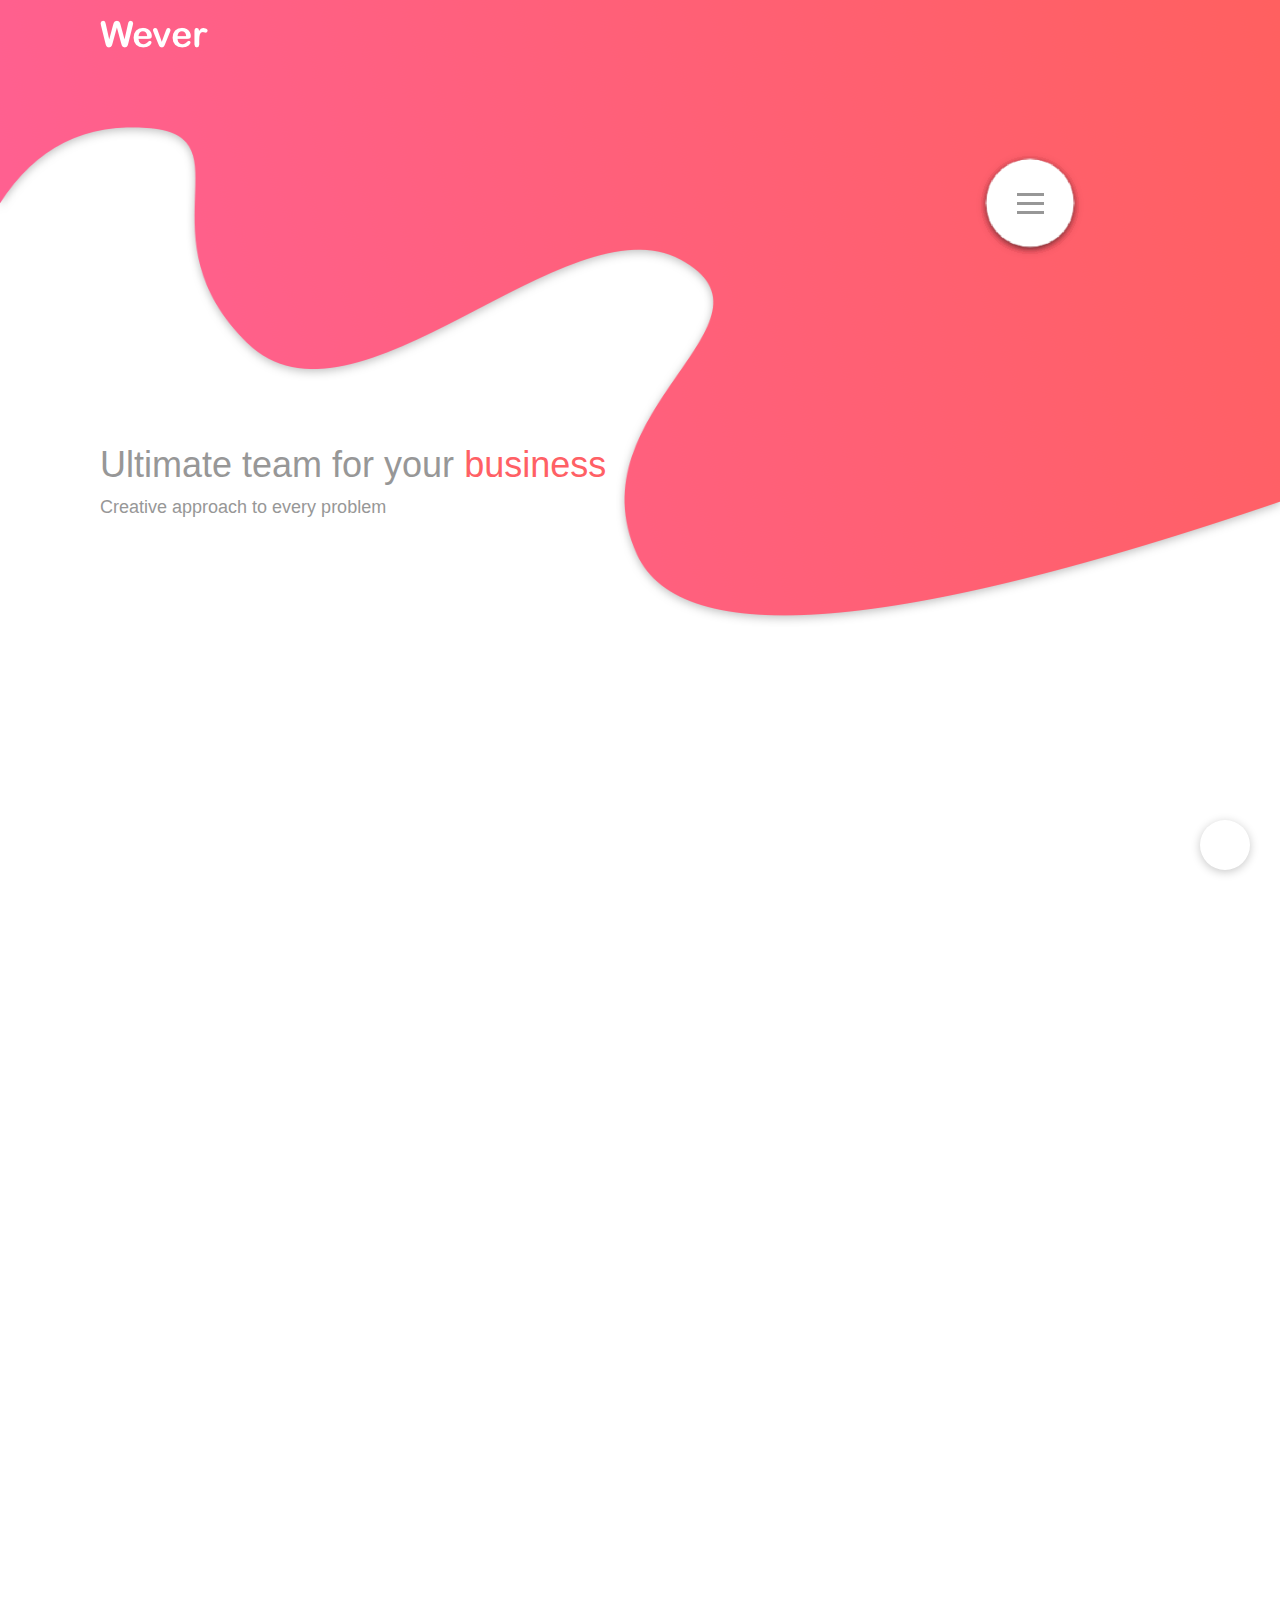
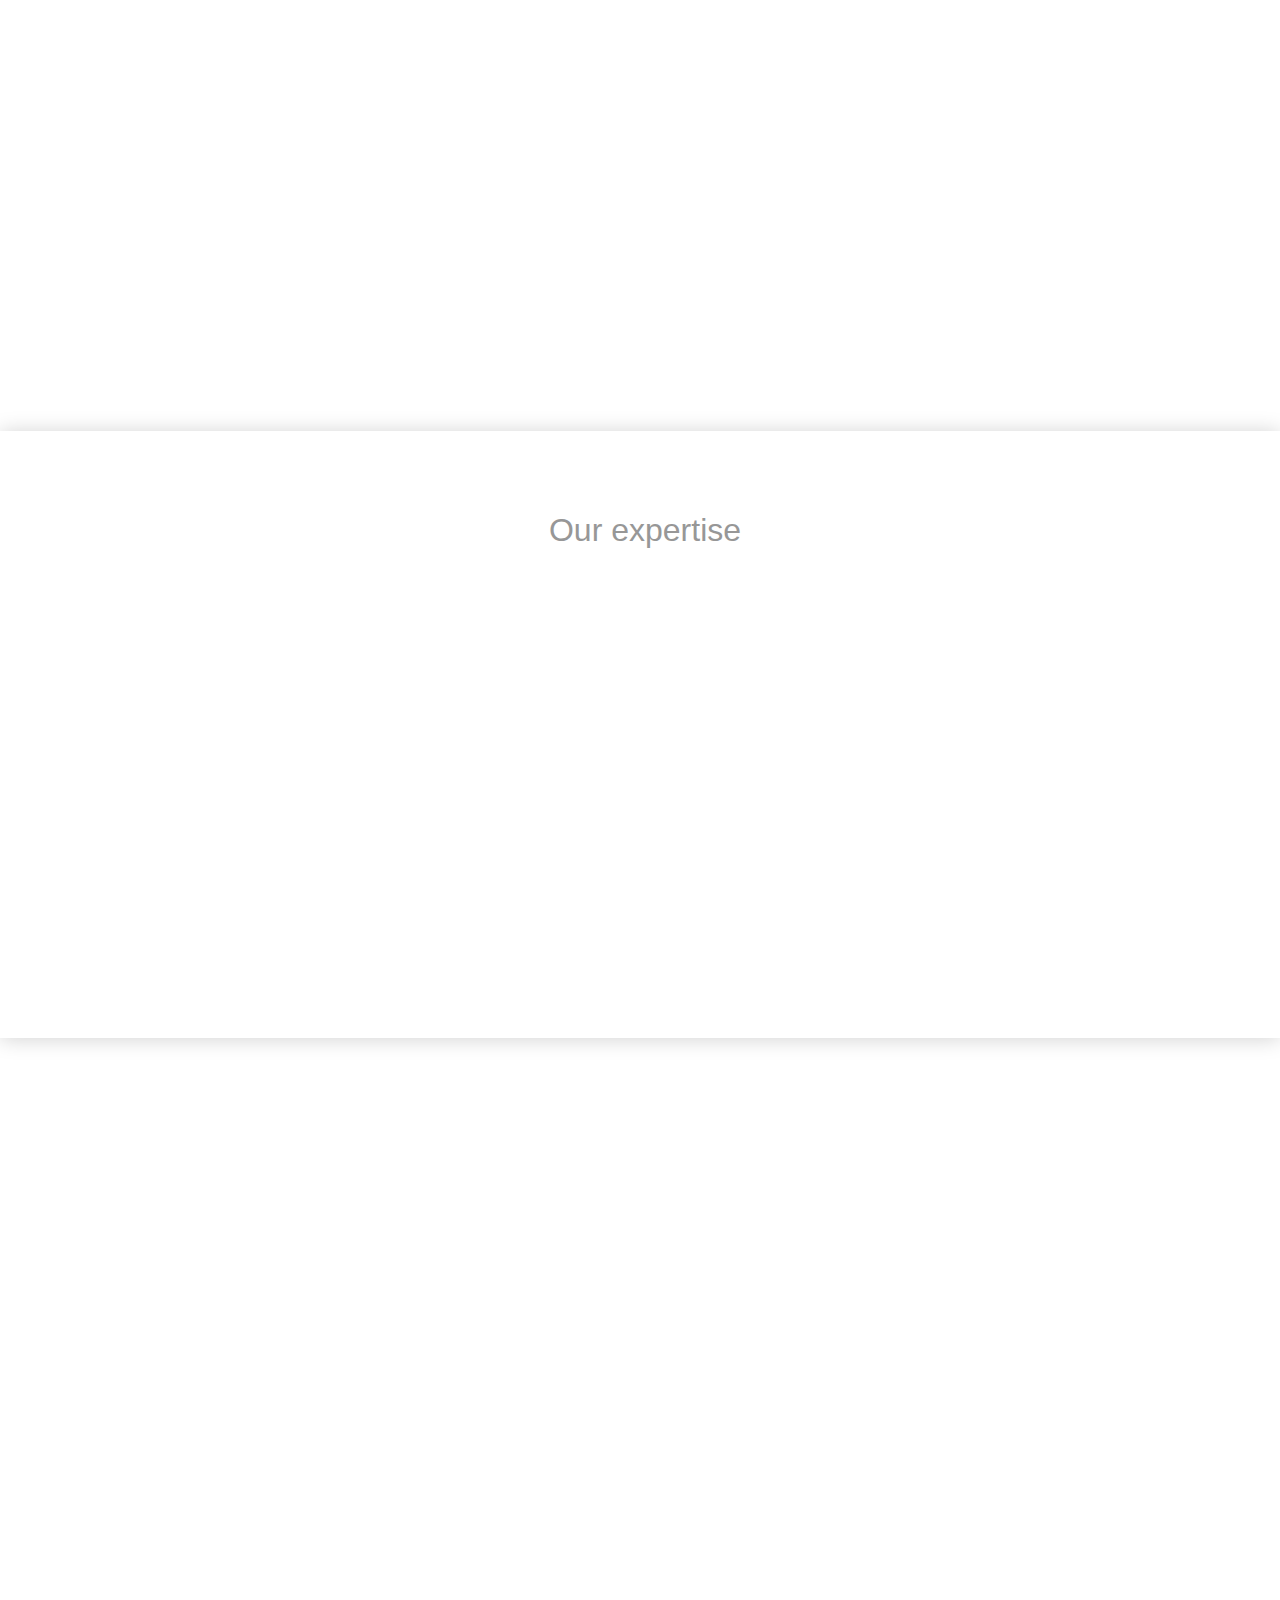
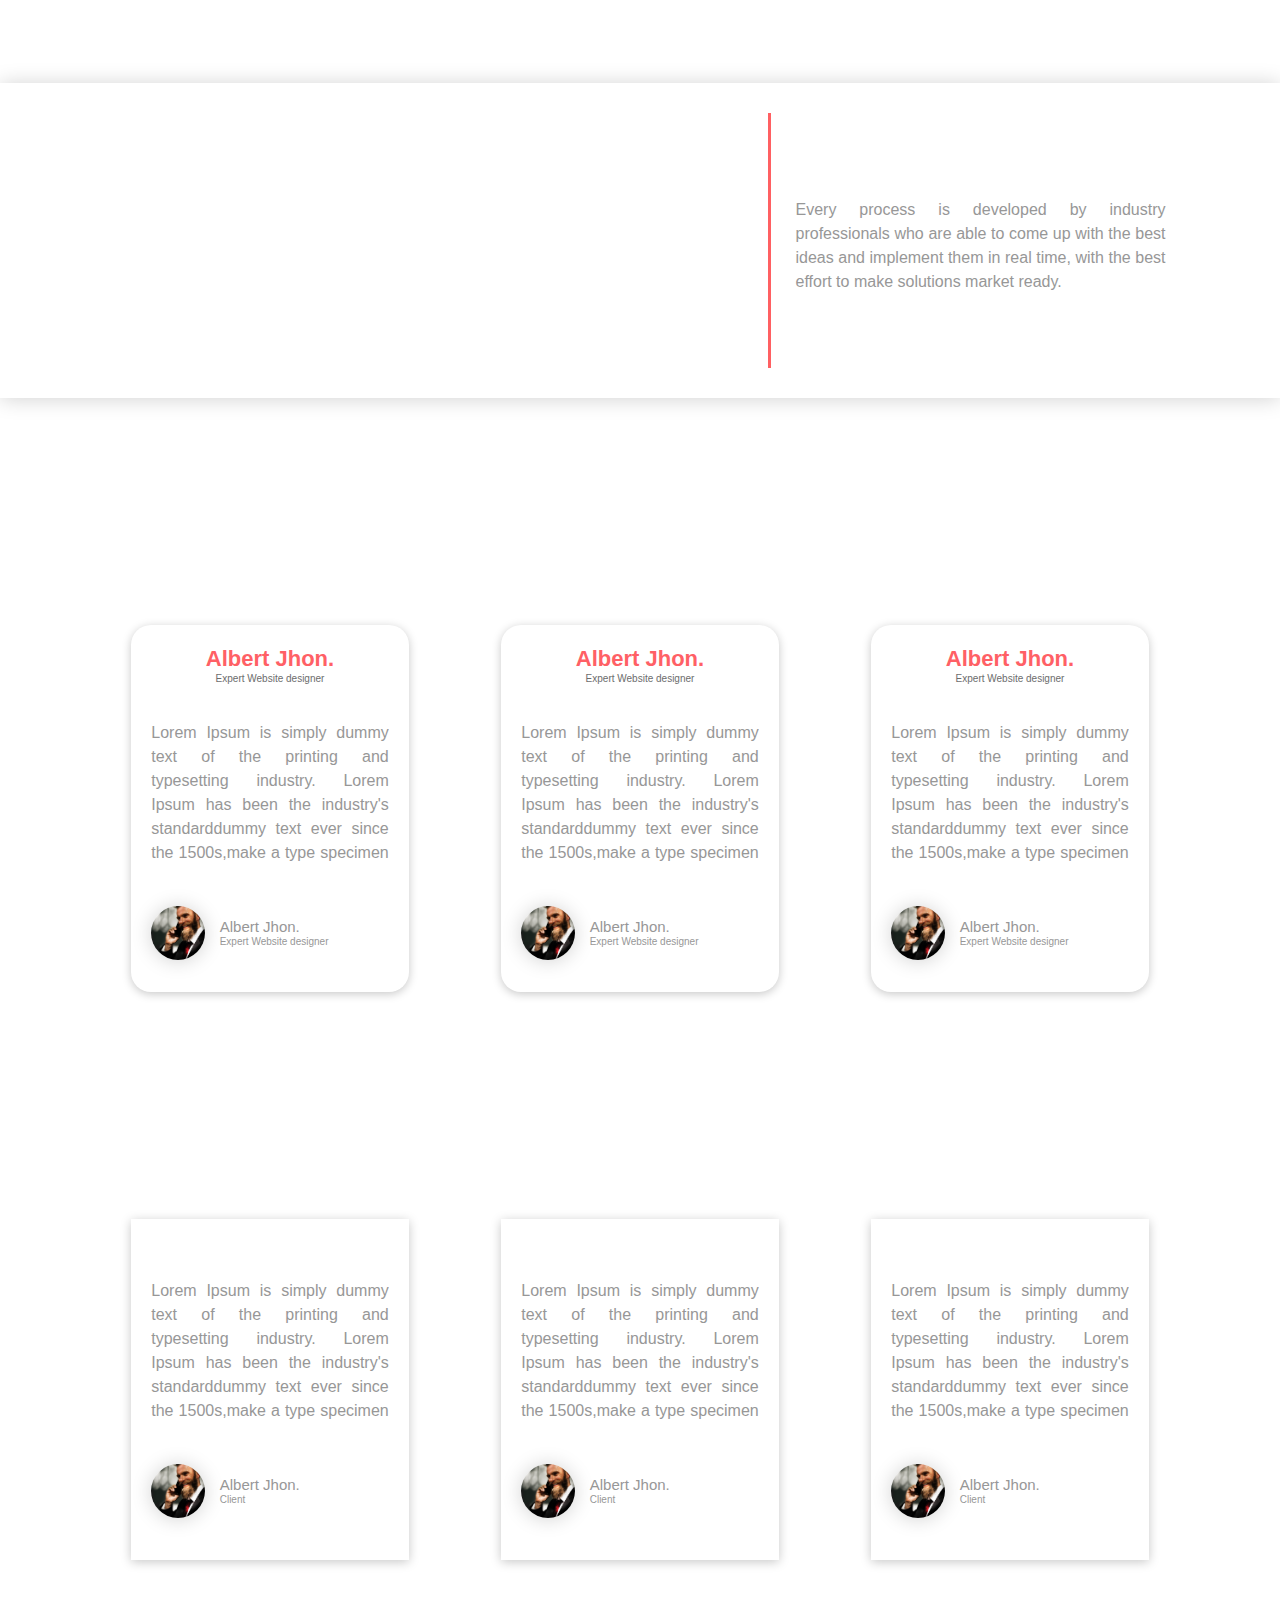
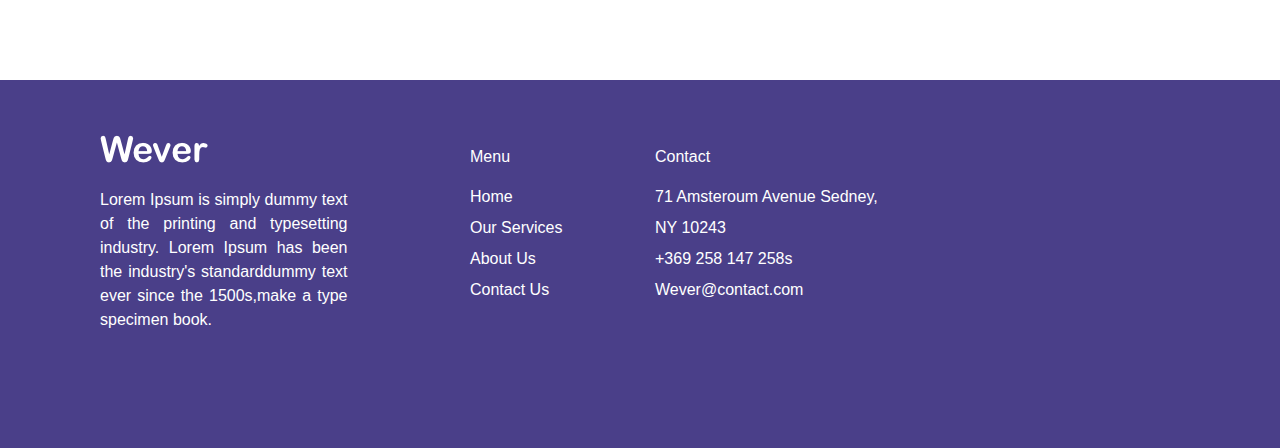
==== index.html @ cf81b8cf "effects, responsive fixes" ====
<!DOCTYPE html>
  <head>
    <meta charset="utf-8">
    <meta http-equiv="X-UA-Compatible" content="IE=edge">
    <title>Theme</title>
    <meta name="description" content="">
    <meta name="viewport" content="width=device-width, initial-scale=1">
    <link rel="stylesheet" href="css/normalize.css">
    <link rel="stylesheet" href="https://use.fontawesome.com/releases/v5.2.0/css/all.css" integrity="sha384-hWVjflwFxL6sNzntih27bfxkr27PmbbK/iSvJ+a4+0owXq79v+lsFkW54bOGbiDQ" crossorigin="anonymous">
    <link rel="stylesheet" href="css/bootstrap.min.css">
    <link rel="stylesheet" href="vendor/aos/aos.css">
    <link rel="stylesheet" href="css/style.css">
    <link rel="stylesheet" href="css/responsive.css">
    <link rel="stylesheet" href="css/menu.css">
  </head>
  <body>

    <!-- Page Header -->
    <header class="header">
      <div class="container-fluid container--custom">
        <div class="logo-head__box">
          <img src="img/logo.png" alt="Logo">
        </div>
        <div class="header__menu">
          <nav class="menu">
            <input type="checkbox" href="#" class="menu-open" name="menu-open" id="menu-open" />
            <label class="menu-open-button" for="menu-open">
              <span class="lines line-1"></span>
              <span class="lines line-2"></span>
              <span class="lines line-3"></span>
            </label>

            <a href="#main-services" class="menu-item"> <i class="fas fa-code"></i></a>
            <a href="#about" class="menu-item green"> <i class="fas fa-building"></i> </a>
            <a href="#progress" class="menu-item red"> <i class="fas fa-chart-pie"></i> </a>
            <a href="#skills" class="menu-item purple"> <i class="fas fa-file-contract"></i> </a>
            <a href="#team" class="menu-item orange"> <i class="fas fa-users"></i> </a>
            <a href="#review" class="menu-item lightblue"> <i class="fas fa-comments"></i> </a>
          </nav>
        </div>
        <div class="header__main">
          <h1>Ultimate team for your <span class="color--main">business</span></h1>
          <p>Creative approach to every problem</p>
        </div>
      </div>
      <img class="header__path" src="img/header-bg.png" alt="Header color Path">
    </header><!-- End of Page Header -->

    <!-- Feature services element -->
    <section id="main-services" class="feature-services" data-aos="fade-in">
      <div class="container-fluid container--custom">
        <!-- Start of main features row -->
        <div class="row justify-content-around">

          <!-- First item of main features row -->
          <div class="col-lg-3 boxes-col col--no-pading">
            <div class="feature-services__box text-center">

              <div class="feature-services__header">
                <i class="far fa-window-restore feature-services__icon color--main"></i>
                <p class="feature-services__title">Web Development</p>
              </div>

              <div class="feature-services__content text-justify">
                <p class="scrollable-box">With the best profesionals in the field, we are able to deliver best solutions regarding your business needs. Every problem is welcomed with creative solution and is delivered with the best performance. We are web development profesionals delivering best solutions.</p>
              </div>

              <div class="feature-services__button bg--main">
                More
              </div>

            </div>
          </div><!-- End of First item of main features row -->

          <!-- Second item of main features row -->
          <div class="col-lg-3 boxes-col col--no-pading">
            <div class="feature-services__box text-center">

              <div class="feature-services__header">
                <i class="fas fa-mobile-alt feature-services__icon color--main"></i>
                <p class="feature-services__title">App Development</p>
              </div>

              <div class="feature-services__content text-justify">
                <p class="scrollable-box">App development is our main focus, when solving business needs, by developing mobile applications we seek to solve our clients problems with the most creative solutions available to the market. We apple the best standarts to our mobile apps.</p>
              </div>

              <div class="feature-services__button bg--main">
                More
              </div>

            </div>
          </div><!-- End of Second item of main features row -->
          
          <!-- Third item of main features row -->
          <div class="col-lg-3 boxes-col col--no-pading">
            <div class="feature-services__box text-center">

              <div class="feature-services__header">
                <i class="far fa-newspaper feature-services__icon color--main"></i>
                <p class="feature-services__title">Marketing</p>
              </div>

              <div class="feature-services__content text-justify">
                <p class="scrollable-box">Where to go when your digital product is ready? It is where our digital marketing team comes into play. We provide the best strategies to go to the market and provide value to customers. Using every possible methods in marketing.</p>
              </div>

              <div class="feature-services__button bg--main">
                More
              </div>

            </div>
          </div>
        </div><!-- End of Third item of main features row -->

      </div>
    </section><!-- End of feature services element -->
    
    <!-- Video Section with text -->
    <section id="about" class="video-box">
      <div class="container-fluid container--custom container--md-p video-box__container">
        <div class="row justify-content-between">

          <!-- Text column -->
          <div class="col-md-5 video-box__col" data-aos="fade-in">
            <h2 class="video-box__heading">We are digital</h2>
            <p class="text-justify">Our expertise is in the digital products and we always strive to achieve the most out of our products. We take as small as a single idea and turn it into the operating business, by designing, developing and marketing the product. The biggest challange is to make it a sustainable business, that can scal. This is where our professionals comes into play.</p>
            <a class="btn-large bg--main link--no-style float-left float-md-right" href="#">More Details</a>
          </div><!-- End of Text column -->

          <!-- Video column -->
          <div class="col-md-5 video-box__col box__col--relative-sm" data-aos="fade-in" data-aos-delay="400" data-aos-once="true">
            <div class="video-box__video">
              <iframe src="https://www.youtube.com/embed/sByzHoiYFX0" frameborder="0" allow="autoplay; encrypted-media" allowfullscreen></iframe>
            </div>
            <img class="video-box__oval oval--sm" src="img/color-oval.svg" alt="Colorful Oval">
          </div><!-- End of Video column -->

          <img class="video-box__oval oval--md" src="img/color-oval.svg" alt="Colorful Oval" data-aos="fade-left" data-aos-delay="400" data-aos-once="true">

        </div>
      </div>
    </section><!-- End of Video Section with text -->

    <!-- Progress section -->
    <section id="progress" class="progress-box">
      <div class="container-fluid container--custom">
        
        <div class="row">
          <div class="col-12 text-center">
            <h2 class="progress-box__heading"><i class="fas fa-chart-pie color--main"></i> <span>Our expertise</span></h2>
          </div>
        </div>

        <div class="row justify-content-around" data-aos="fade-in" data-aos-duration="1500" data-aos-once="true">

          <div class="col-md-3">
            <div class="progress-box__item text-center">
              <div class="progress-box__svg-header">
                <img class="progress-box__progress" src="img/progress-red.svg" alt="Progress Bar">
              </div>
              <h3>Progressive Web Apps</h3>
              <p class="text-justify">With cutting edge web APIs our team is able to come up with the ideal solutions to fit the web app market and provide the best solutions and mobile experiences to the web apps.</p>
            </div>
          </div>

          <div class="col-md-3">
            <div class="progress-box__item text-center">
              <div class="progress-box__svg-header">
                <img class="progress-box__progress" src="img/progress-blue.svg" alt="Progress Bar">
              </div>
              <h3>Serverless Apps</h3>
              <p class="text-justify">We are able to architect the solutions, that doesn't require the server setup and server side coding practices. With newest technologies, we are able to build the serverless applications.</p>
            </div>
          </div>

          <div class="col-md-3">
            <div class="progress-box__item text-center">
              <div class="progress-box__svg-header">
                <img class="progress-box__progress" src="img/progress-pink.svg" alt="Progress Bar">
              </div>
              <h3>Single Page Apps</h3>
              <p class="text-justify">The web need to be faster than ever and with single page applications architecture, we are able to deliver the solutions, that are scalable, fast and reliable.</p>
            </div>
          </div>
        </div>
      </div>
    </section>

    <!-- Services multiple section -->
    <section id="skills" class="multi-services">
      <div class="container-fluid container--custom">

        <div class="row justify-content-around" data-aos="fade-in" data-aos-duration="1500" data-aos-once="true">

          <!-- Services multiple section item -->
          <div class="col-md-3">
            <div class="multi-services__item text-center">
              <div class="multi-services__ico-header">
                <i class="far fa-calendar-alt color--main"></i>
              </div>
              <h3>Punctuality</h3>
              <p class="text-justify">As the industry professionals we always seek for the best delivery of our products, that could be delivered on time and be as effective as possible. Our team is always ready for new challenges.</p>
            </div>
          </div><!-- end of Services multiple section item -->

          <!-- Services multiple section item -->
          <div class="col-md-3">
            <div class="multi-services__item text-center">
              <div class="multi-services__ico-header">
                <i class="fas fa-rocket color--main"></i>
              </div>
              <h3>Innovation</h3>
              <p class="text-justify">As we build our products, we strive for the innovation and best performance. Therefore we make our products as innovative as possible. Our team puts the best effort into making products.</p>
            </div>
          </div><!-- end of Services multiple section item -->

          <!-- Services multiple section item -->
          <div class="col-md-3">
            <div class="multi-services__item text-center">
              <div class="multi-services__ico-header">
                <i class="far fa-chart-bar color--main"></i>
              </div>
              <h3>Best Conversion</h3>
              <p class="text-justify">With our products we are able to make best monetization possible and to achieve the best rezults, therefor, with the best talent available, we are able to deliver top-notch products.</p>
            </div>
          </div><!-- end of Services multiple section item -->

        </div>

        <div class="row justify-content-around mt-5" data-aos="fade-in" data-aos-duration="1500" data-aos-once="true">

          <!-- Services multiple section item -->
          <div class="col-md-3">
            <div class="multi-services__item text-center">
              <div class="multi-services__ico-header">
                <i class="fas fa-sitemap color--main"></i>
              </div>
              <h3>Architecture</h3>
              <p class="text-justify">Architecting the best solutions are the daily tasks of our team. With the best performance architecture, we are able to come up with the best products available in the market.</p>
            </div>
          </div><!-- end of Services multiple section item -->

          <!-- Services multiple section item -->
          <div class="col-md-3">
            <div class="multi-services__item text-center">
              <div class="multi-services__ico-header">
                <i class="fas fa-bullhorn color--main"></i>
              </div>
              <h3>Scalability</h3>
              <p class="text-justify">We build scalable solutions. This is out best practice and this is what we do.  Our team is able to come up with best scalable system in the process of developing new products.</p>
            </div>
          </div><!-- end of Services multiple section item -->

          <!-- Services multiple section item -->
          <div class="col-md-3">
            <div class="multi-services__item text-center">
              <div class="multi-services__ico-header">
                <i class="fab fa-searchengin color--main"></i>
              </div>
              <h3>Research</h3>
              <p class="text-justify">Before every development phase, we are putting best effort into delivering the best suitable products and researching the market before the implementation of any processes.</p>
            </div>
          </div><!-- end of Services multiple section item -->

        </div>

      </div>
    </section>

    <!-- Circle progress section -->
    <section class="circle-progress">
      <div class="container-fluid container--custom container--md-p">
        <div class="row justify-content-between">
          <div class="col-md-7" data-aos="fade-in" data-aos-duration="1500">
            <div class="row">
              <div class="col-md-4 text-center">
                <div id="progress-circle1" class="progress-circle"></div>
                <span class="circle-progress__note">Solutions</span>
              </div>
              <div class="col-md-4 text-center">
                <div id="progress-circle2" class="progress-circle"></div>
                <span class="circle-progress__note">Developers</span>
              </div>
              <div class="col-md-4 text-center">
                <div id="progress-circle3" class="progress-circle"></div>
                <span class="circle-progress__note">Innovations</span>
              </div>
            </div>
          </div>
          <div class="col-md-5 position-relative text-center text-md-left">
            <div class="circle-progress__liner"></div>
            <p class="circle-progress__text">Every process is developed by industry professionals who are able to come up with the best ideas and implement them in real time, with the best effort to make solutions market ready.</p>
          </div>
        </div>
      </div>
    </section>

    <!-- Team & Review Carousel Section -->
    <section id="team" class="carousels">
      <div class="container-fluid container--custom carousels-container">

        <div class="row carousels__heading">
          <div class="col-12 text-center">
            <h2>Our Team</h2>
          </div>
        </div>
        <div class="row justify-content-around">

          <div class="col-3 col--no-pading">
            <div class="carousels-team__box">
              <div class="carousels-team__header text-center color--main">
                <p>Albert Jhon.</p>
                <span class="carousels-team__role">Expert Website designer</span>
              </div>
              <div class="carousels-team__content">
                <p class="scrollable-box">Lorem Ipsum is simply dummy text of the printing and typesetting industry. Lorem Ipsum has been the industry's standarddummy text ever since the 1500s,make a type specimen book.</p>
              </div>
              <div class="carousels-team__footer">
                <div class="carousels-team__img">
                  <img src="img/team-member.jpg" alt="">
                </div>
                <div class="carousels-team__fcontent">
                  <p>Albert Jhon.</p>
                  <p>Expert Website designer</p>
                </div>
                <div class="carousels-team__social">
                  <a href="#"><i class="fab fa-linkedin"></i></a>
                  <a href="#"><i class="fab fa-facebook-square"></i></a>
                  <a href="#"><i class="fab fa-twitter-square"></i></a>
                </div>
              </div>
            </div>
          </div>

          <div class="col-3 col--no-pading">
            <div class="carousels-team__box">
              <div class="carousels-team__header text-center color--main">
                <p>Albert Jhon.</p>
                <span class="carousels-team__role">Expert Website designer</span>
              </div>
              <div class="carousels-team__content">
                <p class="scrollable-box">Lorem Ipsum is simply dummy text of the printing and typesetting industry. Lorem Ipsum has been the industry's standarddummy text ever since the 1500s,make a type specimen book.</p>
              </div>
              <div class="carousels-team__footer">
                <div class="carousels-team__img">
                  <img src="img/team-member.jpg" alt="">
                </div>
                <div class="carousels-team__fcontent">
                  <p>Albert Jhon.</p>
                  <p>Expert Website designer</p>
                </div>
                <div class="carousels-team__social">
                  <a href="#"><i class="fab fa-linkedin"></i></a>
                  <a href="#"><i class="fab fa-facebook-square"></i></a>
                  <a href="#"><i class="fab fa-twitter-square"></i></a>
                </div>
              </div>
            </div>
          </div>

          <div class="col-3 col--no-pading">
            <div class="carousels-team__box">
              <div class="carousels-team__header text-center color--main">
                <p>Albert Jhon.</p>
                <span class="carousels-team__role">Expert Website designer</span>
              </div>
              <div class="carousels-team__content">
                <p class="scrollable-box">Lorem Ipsum is simply dummy text of the printing and typesetting industry. Lorem Ipsum has been the industry's standarddummy text ever since the 1500s,make a type specimen book.</p>
              </div>
              <div class="carousels-team__footer">
                <div class="carousels-team__img">
                  <img src="img/team-member.jpg" alt="">
                </div>
                <div class="carousels-team__fcontent">
                  <p>Albert Jhon.</p>
                  <p>Expert Website designer</p>
                </div>
                <div class="carousels-team__social">
                  <a href="#"><i class="fab fa-linkedin"></i></a>
                  <a href="#"><i class="fab fa-facebook-square"></i></a>
                  <a href="#"><i class="fab fa-twitter-square"></i></a>
                </div>
              </div>
            </div>
          </div>

        </div>

        <div id="review" class="row carousels__heading">
          <div class="col-12 text-center">
            <h2>Clients reviews</h2>
          </div>
        </div>

        <div class="row justify-content-around reviews-margin-b">

          <div class="col-3 col--no-pading">
            <div class="carousels-review__box">
              <div class="carousels-review__header text-center">
                <i class="fas fa-star"></i>
                <i class="fas fa-star"></i>
                <i class="fas fa-star"></i>
                <i class="fas fa-star"></i>
                <i class="fas fa-star"></i>
              </div>
              <div class="carousels-review__content">
                <p class="scrollable-box">Lorem Ipsum is simply dummy text of the printing and typesetting industry. Lorem Ipsum has been the industry's standarddummy text ever since the 1500s,make a type specimen book.</p>
              </div>
              <div class="carousels-review__footer">
                <div class="carousels-review__img">
                  <img src="img/team-member.jpg" alt="">
                </div>
                <div class="carousels-review__fcontent">
                  <p>Albert Jhon.</p>
                  <p>Client</p>
                </div>
                <div class="carousels-review__social">
                  <a href="#"><i class="fab fa-linkedin"></i></a>
                  <a href="#"><i class="fab fa-facebook-square"></i></a>
                  <a href="#"><i class="fab fa-twitter-square"></i></a>
                </div>
              </div>
            </div>
          </div>

          <div class="col-3 col--no-pading">
            <div class="carousels-review__box">
              <div class="carousels-review__header text-center">
                <i class="fas fa-star"></i>
                <i class="fas fa-star"></i>
                <i class="fas fa-star"></i>
                <i class="fas fa-star"></i>
                <i class="fas fa-star"></i>
              </div>
              <div class="carousels-review__content">
                <p class="scrollable-box">Lorem Ipsum is simply dummy text of the printing and typesetting industry. Lorem Ipsum has been the industry's standarddummy text ever since the 1500s,make a type specimen book.</p>
              </div>
              <div class="carousels-review__footer">
                <div class="carousels-review__img">
                  <img src="img/team-member.jpg" alt="">
                </div>
                <div class="carousels-review__fcontent">
                  <p>Albert Jhon.</p>
                  <p>Client</p>
                </div>
                <div class="carousels-review__social">
                  <a href="#"><i class="fab fa-linkedin"></i></a>
                  <a href="#"><i class="fab fa-facebook-square"></i></a>
                  <a href="#"><i class="fab fa-twitter-square"></i></a>
                </div>
              </div>
            </div>
          </div>

          <div class="col-3 col--no-pading">
            <div class="carousels-review__box">
              <div class="carousels-review__header text-center">
                <i class="fas fa-star"></i>
                <i class="fas fa-star"></i>
                <i class="fas fa-star"></i>
                <i class="fas fa-star"></i>
                <i class="fas fa-star"></i>
              </div>
              <div class="carousels-review__content">
                <p class="scrollable-box">Lorem Ipsum is simply dummy text of the printing and typesetting industry. Lorem Ipsum has been the industry's standarddummy text ever since the 1500s,make a type specimen book.</p>
              </div>
              <div class="carousels-review__footer">
                <div class="carousels-review__img">
                  <img src="img/team-member.jpg" alt="">
                </div>
                <div class="carousels-review__fcontent">
                  <p>Albert Jhon.</p>
                  <p>Client</p>
                </div>
                <div class="carousels-review__social">
                  <a href="#"><i class="fab fa-linkedin"></i></a>
                  <a href="#"><i class="fab fa-facebook-square"></i></a>
                  <a href="#"><i class="fab fa-twitter-square"></i></a>
                </div>
              </div>
            </div>
          </div>

        </div>

        <img class="carousels__oval" src="img/review-oval.svg" data-aos="fade-in" data-aos-once="true">
      </div>
    </section>

    <a href="#">
      <div class="to-top">
          <i class="fas fa-arrow-up"></i>
      </div>
    </a>

    <footer>
      <div class="container-fluid container--custom">
        <div class="row">

          <div class="col-md-3">
            <div class="footer__logo">
              <img src="img/logo.png" alt="logo">
            </div>
            <p class="text-justify">Lorem Ipsum is simply dummy text of the printing and typesetting industry. Lorem Ipsum has been the industry's standarddummy text ever since the 1500s,make a type specimen book. </p>
            <div class="footer__social">
              <a href="#"><i class="fab fa-linkedin"></i></a>
              <a href="#"><i class="fab fa-facebook-square"></i></a>
              <a href="#"><i class="fab fa-twitter-square"></i></a>
            </div>
          </div>

          <div class="col-md-2 offset-md-1 footer__col">
            <p>Menu</p>
            <ul class="list-unstyled">
              <li>Home</li>
              <li>Our Services</li>
              <li>About Us</li>
              <li>Contact Us</li>
            </ul>
          </div>

          <div class="col-md-3 footer__col">
            <p>Contact</p>
            <ul class="list-unstyled">
              <li>71 Amsteroum Avenue Sedney, </li>
              <li>NY 10243</li>
              <li>+369 258 147 258s</li>
              <li>Wever@contact.com</li>
            </ul>
          </div>

          <!--<div class="col-md-3 footer__col">
            <p>Subscribe to our newsletter</p>
            <input class="footer__email" type="email" placeholder="your@email.com">
            <button class="footer__btn">Subscribe</button>
          </div>-->

        </div>
      </div>
    </footer>
    
    <script src="https://code.jquery.com/jquery-3.2.1.slim.min.js" integrity="sha384-KJ3o2DKtIkvYIK3UENzmM7KCkRr/rE9/Qpg6aAZGJwFDMVNA/GpGFF93hXpG5KkN" crossorigin="anonymous"></script>
    <script src="https://cdnjs.cloudflare.com/ajax/libs/popper.js/1.12.3/umd/popper.min.js" integrity="sha384-vFJXuSJphROIrBnz7yo7oB41mKfc8JzQZiCq4NCceLEaO4IHwicKwpJf9c9IpFgh" crossorigin="anonymous"></script>
    <script src="https://maxcdn.bootstrapcdn.com/bootstrap/4.0.0-beta.2/js/bootstrap.min.js" integrity="sha384-alpBpkh1PFOepccYVYDB4do5UnbKysX5WZXm3XxPqe5iKTfUKjNkCk9SaVuEZflJ" crossorigin="anonymous"></script>
    <script src="js/bootstrap.min.js"></script>
    <script src="js/progressbar.min.js"></script>
    <script src="vendor/aos/aos.js"></script>
    <script src="js/script.js"></script>
  </body>
</html>
---- css/style.css ----
body {
  color: #979797;
  /* overflow: hidden; */
  width: 100%;
  overflow-x: hidden;
}

.logo-head {
  position: absolute;
  z-index: 9;
  padding-top: 20px;
}

.header {
  position: relative;
  height: 750px;
  /*background: url('../img/header-bg.png');*/
  background-repeat: no-repeat;
  background-size: 100% auto;
}

.header__path {
  /* height: 627px; */
  width: 100%;
  height: 627px;
  position: absolute;
  top: 0;
}

.logo-head__box {
  position: relative;
  z-index: 9;
  padding-top: 20px;
}

.header__main {
  position: absolute;
  top: 59%;
}

.header__main h1 {
  font-size: 36px;
}

.header__main p {
  font-size: 18px;
}

.color--main {
  color: #FF6065;
}

.bg--main {
  background: #FF6065;
}

.container--custom {
  padding-left: 100px;
  padding-right: 100px;
}

.col--no-pading {
  padding-left: 0;
  padding-right: 0;
}

.feature-services {
  padding-bottom: 100px;
}

.feature-services__box,
.carousels-team__box,
.carousels-review__box {
  position: relative;
  background: #fff;
  box-shadow: 0 2px 10px 0 rgba(0, 0, 0,.22);
  border-radius: 20px;
  padding: 40px 20px 75px;
  min-height: 408px;
}

.feature-services__header {
  margin-bottom: 25px;
  font-size: 24px;
  display: inline-block;
}

.feature-services__icon {
  font-size: 40px;
  margin-right: 18px;
}

.feature-services__title {
  display: inline-block;
  position: relative;
  bottom: 5px;
}

.feature-services__button {
  display: inline-block;
  position: absolute;
  bottom: 0;
  right: 0;
  color: #fff;
  padding: 17px;
  width: 147px;
  border-bottom-right-radius: 20px;
  border-top-left-radius: 20px;
  text-align: center;
}

.video-box {
  position: relative;
  padding: 150px 0 150px;
  margin-bottom: 150px;
  overflow-x: hidden;
  overflow-y:  visible;
}

.link--no-style {
  color: inherit;
}

.link--no-style:hover {
  color: inherit;
  text-decoration: none;
}

.btn-large {
  display: inline-block;
  color: #fff;
  width: 200px;
  text-align: center;
  padding: 15px;
  border-radius: 30px;
}

.video-box__video {
  width: 460px;
  height: 315px;
  position: relative;
  z-index: 5;
  border-radius: 20px;
  overflow: hidden;
}

.video-box__oval {
  position: absolute;
  right: -60px;
  top: 80px;
  z-index: 1;
}

.video-box__heading {
  font-size: 48px;
  margin-bottom: 25px;
}

.progress-box {
  background: #fff;
  box-shadow: 0 1px 20px 0 rgba(0, 0, 0, .18);
  padding-top: 70px;
  padding-bottom: 60px;
}

.progress-box__svg-header {
  text-align: center;
  margin-bottom: 30px;
}

.progress-box__heading {
  margin-bottom: 60px;
}

.progress-box__heading i {
  font-size: 50px;
  margin-right: 10px;
}

.progress-box__heading span {
  position: relative;
  bottom: 7px;
}

.progress-box__item h3,
.multi-services__item h3 {
  margin-bottom: 25px;
}

.multi-services {
  padding-top: 70px;
  padding-bottom: 70px;
}

.multi-services__ico-header {
  font-size: 50px;
  margin-bottom: 10px;
}

.circle-progress {
  background: #fff;
  padding-top: 30px;
  padding-bottom: 30px;
  box-shadow: 0 1px 20px 0 rgba(0, 0, 0, .18);
}

.progress-circle {
  width: 100%;
  height: 200px;
  position: relative;
  margin-bottom: 25px;
}

.circle-progress__liner {
  display: inline-block;
  height: 100%;
  width: 3px;
  border-left: 3px solid #FF6062;
  margin-left: 20px;
}

.circle-progress__text {
  display: inline-block;
  width: 80%;
  max-width: 400px;
  text-align: justify;
  margin-left: 25px;
  position: absolute;
  top: 85px;
}

.carousels-team__box,
.carousels-review__box {
  padding: 25px 20px;
  min-height: 341px;
  position: relative;
}

.circle-progress__note {
  font-size: 20px;
}

.carousels {
  position: relative;
  width: 100%;
  overflow-x: hidden;
}

.carousels-team__header,
.carousels-review__header {
  font-weight: bold;
  font-size: 22px; 
}

.carousels-team__header p {
  line-height: 0.8;
  margin-bottom: 4px;
}

.carousels-team__role {
  color: #6C6C6C;
  display: block;
  font-size: 10px;
  font-weight: 400;
}

.carousels-team__content,
.carousels-review__content {
  margin-top: 35px;
  text-align: justify;
}

.carousels-team__footer,
.carousels-review__footer {
  position: relative;
  margin-top: 40px;
}

.carousels-team__img,
.carousels-review__img {
  width: 54px;
  height: 54px;
  display: inline-block;
  overflow: hidden;
  border-radius: 50px;
  box-shadow: 0 1px 20px 0px rgba(0, 0, 0, 0.18);
  margin-right: 10px;
}

.carousels-team__img img,
.carousels-review__img img {
  height: 100%;
}

.carousels-team__fcontent,
.carousels-review__fcontent {
  font-size: 15px;
  display: inline-block;
  position: relative;
  bottom: 15px;
}

.carousels-team__fcontent p,
.carousels-review__fcontent p {
  line-height: 0.8;
}

.carousels-team__fcontent p:first-child,
.carousels-review__fcontent p:first-child {
  margin-bottom: 5px;
}

.carousels-team__fcontent p:nth-child(2),
.carousels-review__fcontent p:nth-child(2) {
  margin-bottom: 0;
  font-size: 10px;
}

.carousels-team__social,
.carousels-review__social {
  position:absolute;
  right: 0;
  bottom: 0;
  display: inline-block;
}

.carousels-team__social i,
.carousels-review__social i {
  color: #979797;
}

.carousels-review__box {
  border-radius: 0;
}

.carousels-review__header {
  color: #FFA372;
}

.carousels__heading {
  margin-top: 100px;
  margin-bottom: 80px;
  color: #fff;
}

.reviews-margin-b {
  margin-bottom: 120px;
}

.carousels__oval {
  position: absolute;
  top: -40px;
  right: -110px;
  z-index: -1;
}

footer {
  background: #4A3F89;
  color: #fff;
  padding-top: 55px;
  padding-bottom: 55px;
}

.footer__logo {
  margin-bottom: 25px;
}

.footer__social i {
  color: #fff;
  font-size: 30px;
  margin-right: 3px;
}

.footer__col p {
  margin-top: 10px;
}

.footer__col li {
  margin-bottom: 7px;
}

.footer__email {
  display: block;
  width: 200px;
  padding: 5px 10px;
}

.footer__btn {
  cursor: pointer;
  width: 200px;
  background: #FF6061;
  border: none;
  color:  #fff;
  padding: 7px;
  margin-top: 10px;
}

.footer__btn:focus {
  outline: none;
}

.scrollable-box {
  overflow-y: scroll;
  /*padding-right: 7px;*/
}

/*.scrollable-box::-webkit-scrollbar {
    width: 4px;
}
 
.scrollable-box::-webkit-scrollbar-track {
    -webkit-box-shadow: inset 0 0 6px rgba(0,0,0,0.1);
    border-radius: 10px;
}
 
.scrollable-box::-webkit-scrollbar-thumb {
  background-color: #FF6061;
  outline: 1px solid slategrey;
  border-radius: 10px;
}*/

.feature-services__content p {
  height: 190px;
}

.carousels-team__content p {
  height: 145px;
}

.carousels-review__content p {
  height: 145px;
}

.navbar-light .navbar-nav .nav-link {
  color: #fff;
  font-size: 24px;
  margin-right: 20px;
}

.navbar-light .navbar-nav .nav-link:hover {
  color: rgba(0,0,0,.3);
}

.to-top {
  z-index: 999;
  position: fixed;
  bottom: 30px;
  right: 30px;
  cursor: pointer;
  box-shadow: 0 2px 10px 0 rgba(0, 0, 0,.22);
  background: #fff;
  /*background: #FF6065;*/
  color: #FF6065;
  border-radius: 100%;
  width: 50px;
  height: 50px;
  text-align: center;
  font-size: 24px;
  padding-top: 7px;
  -webkit-transform: translate3d(0, 0, 0);
   transform: translate3d(0, 0, 0);
   -webkit-transition: -webkit-transform ease-out 200ms;
   transition: -webkit-transform ease-out 200ms;
   transition: transform ease-out 200ms;
   transition: transform ease-out 200ms, -webkit-transform ease-out 200ms;
}

.to-top:hover {
   -webkit-transform: scale(1.2, 1.2) translate3d(0, 0, 0);
   transform: scale(1.2, 1.2) translate3d(0, 0, 0);
}

.header__menu {
  position: relative;
}

.video-box__col {
  position: relative;
  z-index: 5;
}

iframe {
  width: 460px;
  height: 315px;
}
---- css/responsive.css ----
@media (max-width: 575.98px) {
  .menu {
    z-index: 9;
    right: 50% !important;
    -ms-transform: translate(50%, 0); /* IE 9 */
    -webkit-transform: translate(50%, 0); /* Safari */
    transform: translate(50%, 0);
  }

  header {
    height: 640px;
  }

  .header__main {
    top: 59%;
  }

  .feature-services__box {
    margin-left: 15px;
    margin-right: 15px;
  }

  .video-box__video {
    width: 100%;
  }

  iframe {
    width: 100%;
  }

  .video-box__oval {
    top: 60px;
    right: -140px;
  }
}

@media (min-width: 576px) and (max-width: 767.98px) {
  /*.video-box__oval {
    top: 320px;
  }*/
}

@media (max-width: 767.98px) {
  .circle-progress .col-md-4 {
    margin-bottom: 25px;
  }

  .progress-circle {
    width: 220px;
    height: auto;
    margin: 0 auto;
  }

  .circle-progress__liner {
    display: none;
  }

  .circle-progress__text {
    position: static;
    margin-bottom: 0;
    padding-right: 20px;
    border-left: 3px solid #FF6062;
    padding-left: 25px;
    margin-left: 0;
  }

  .video-box {
    padding: 0 0 50px;
    margin-bottom: 0;
    overflow-y: hidden;
  }

  .video-box__video {
    margin: 125px auto 100px;
  }

  .box__col--relative-sm {
    position: relative;
  }

  .oval--md {
    display: none;
  }
}

@media (min-width: 768px) {
  .oval--sm {
    display: none;
  }
}

@media (min-width: 576px) and (max-width: 767.98px) {
  .feature-services__box{
    width: 80%;
  }

  .video-box__oval {
    right: -100px;
  }
}

@media (min-width: 576px) and (max-width: 991.98px) {
  .feature-services__box{
    margin: 0 auto;
  }
}

@media (min-width: 768px) and (max-width: 991.98px) {
  .feature-services__box {
    width: 60%
  }

  .progress-circle {
    top: 30px;
  }

  svg {
    position: relative;
    top: 30px;
  }
}

@media (max-width: 991.98px) {
  .header {
    width: 100%;
    overflow: hidden;
  }

  .header__path {
    width: auto;
  }

  .feature-services__box {
    margin-bottom: 35px;
  }

  .circle-progress__text {
    padding-right: 15px;
    top: 75px;
  }
}

@media (min-width: 768px) and (max-width: 1199.98px) {
  .container--custom.container--md-p {
    padding-left: 50px;
    padding-right: 50px;
  }

  .video-box__video {
    width: 100%;
  }

  iframe {
    width: 100%;
    height: 315px;
  }
}

@media (min-width: 768px) and (max-width: 922px) {
  .video-box__oval {
    right: -335px;
  }
}

@media (min-width: 922px) and (max-width: 1199.98px) {
  .video-box__oval {
    right: -250px;
  }
}

@media (max-width: 1199.98px) {
  .container--custom {
    padding-left: 15px;
    padding-right: 15px;
  }

  .header__main {
    max-width: 489px;
  }
}

@media (min-width: 1440px) {
  .container--custom {
    max-width: 1240px !important;
    padding-left: 0;
    padding-right: 0;
  }
}

@media (min-width: 1540px) {
  .video-box__container {
    position: relative;
  }

  .video-box__oval {
    right: -160px;
    top: -60px;
}
}

@media (min-width: 1720px) {
  .carousels-container {
    position: relative;
  }
}

@media (min-width: 1920px) {
  header {
    background-size: 100% 100%;
  }
}
---- css/menu.css ----
.menu-item,
.menu-open-button {
   z-index: 9;
   background: #fff;
   border-radius: 100%;
   width: 80px;
   height: 80px;
   margin-left: -40px;
   position: absolute;
   color: #FFFFFF;
   text-align: center;
   line-height: 80px;
   -webkit-transform: translate3d(0, 0, 0);
   transform: translate3d(0, 0, 0);
   -webkit-transition: -webkit-transform ease-out 200ms;
   transition: -webkit-transform ease-out 200ms;
   transition: transform ease-out 200ms;
   transition: transform ease-out 200ms, -webkit-transform ease-out 200ms;
}

.menu-open {
   display: none;
}

.lines {
   width: 25px;
   height: 3px;
   background: #979797;
   display: block;
   position: absolute;
   top: 50%;
   left: 50%;
   margin-left: -12.5px;
   margin-top: -1.5px;
   -webkit-transition: -webkit-transform 200ms;
   transition: -webkit-transform 200ms;
   transition: transform 200ms;
   transition: transform 200ms, -webkit-transform 200ms;
}

.line-1 {
   -webkit-transform: translate3d(0, -8px, 0);
   transform: translate3d(0, -8px, 0);
}

.line-2 {
   -webkit-transform: translate3d(0, 0, 0);
   transform: translate3d(0, 0, 0);
}

.line-3 {
   -webkit-transform: translate3d(0, 8px, 0);
   transform: translate3d(0, 8px, 0);
}

.menu-open:checked + .menu-open-button .line-1 {
   -webkit-transform: translate3d(0, 0, 0) rotate(45deg);
   transform: translate3d(0, 0, 0) rotate(45deg);
}

.menu-open:checked + .menu-open-button .line-2 {
   -webkit-transform: translate3d(0, 0, 0) scale(0.1, 1);
   transform: translate3d(0, 0, 0) scale(0.1, 1);
}

.menu-open:checked + .menu-open-button .line-3 {
   -webkit-transform: translate3d(0, 0, 0) rotate(-45deg);
   transform: translate3d(0, 0, 0) rotate(-45deg);
}

.menu {
   /* margin: auto; */
   position: absolute;
   top: 115px;
   /* bottom: 0; */
   /* left: 0; */
   right: 110px;
   width: 80px;
   height: 80px;
   text-align: center;
   box-sizing: border-box;
   font-size: 26px;
}


/* .menu-item {
   transition: all 0.1s ease 0s;
} */

.menu-item:hover {
   background: #EEEEEE;
   color: #3290B1;
}

.menu-item:nth-child(3) {
   -webkit-transition-duration: 180ms;
   transition-duration: 180ms;
}

.menu-item:nth-child(4) {
   -webkit-transition-duration: 180ms;
   transition-duration: 180ms;
}

.menu-item:nth-child(5) {
   -webkit-transition-duration: 180ms;
   transition-duration: 180ms;
}

.menu-item:nth-child(6) {
   -webkit-transition-duration: 180ms;
   transition-duration: 180ms;
}

.menu-item:nth-child(7) {
   -webkit-transition-duration: 180ms;
   transition-duration: 180ms;
}

.menu-item:nth-child(8) {
   -webkit-transition-duration: 180ms;
   transition-duration: 180ms;
}

.menu-item:nth-child(9) {
   -webkit-transition-duration: 180ms;
   transition-duration: 180ms;
}

.menu-open-button {
   z-index: 9999;
   -webkit-transition-timing-function: cubic-bezier(0.175, 0.885, 0.32, 1.275);
   transition-timing-function: cubic-bezier(0.175, 0.885, 0.32, 1.275);
   -webkit-transition-duration: 400ms;
   transition-duration: 400ms;
   -webkit-transform: scale(1.1, 1.1) translate3d(0, 0, 0);
   transform: scale(1.1, 1.1) translate3d(0, 0, 0);
   cursor: pointer;
   box-shadow: 0 2px 10px 0 rgba(0, 0, 0,.22);
}

.menu-open-button:hover {
   -webkit-transform: scale(1.2, 1.2) translate3d(0, 0, 0);
   transform: scale(1.2, 1.2) translate3d(0, 0, 0);
}

.menu-open:checked + .menu-open-button {
   -webkit-transition-timing-function: linear;
   transition-timing-function: linear;
   -webkit-transition-duration: 200ms;
   transition-duration: 200ms;
   -webkit-transform: scale(0.8, 0.8) translate3d(0, 0, 0);
   transform: scale(0.8, 0.8) translate3d(0, 0, 0);
}

.menu-open:checked ~ .menu-item {
   -webkit-transition-timing-function: cubic-bezier(0.935, 0, 0.34, 1.33);
   transition-timing-function: cubic-bezier(0.935, 0, 0.34, 1.33);
}

.menu-open:checked ~ .menu-item:nth-child(3) {
   transition-duration: 180ms;
   -webkit-transition-duration: 180ms;
   -webkit-transform: translate3d(0.08361px, -104.99997px, 0);
   transform: translate3d(0.08361px, -104.99997px, 0);
}

.menu-open:checked ~ .menu-item:nth-child(4) {
   transition-duration: 280ms;
   -webkit-transition-duration: 280ms;
   -webkit-transform: translate3d(90.9466px, -52.47586px, 0);
   transform: translate3d(90.9466px, -52.47586px, 0);
}

.menu-open:checked ~ .menu-item:nth-child(5) {
   transition-duration: 380ms;
   -webkit-transition-duration: 380ms;
   -webkit-transform: translate3d(90.9466px, 52.47586px, 0);
   transform: translate3d(90.9466px, 52.47586px, 0);
}

.menu-open:checked ~ .menu-item:nth-child(6) {
   transition-duration: 480ms;
   -webkit-transition-duration: 480ms;
   -webkit-transform: translate3d(0.08361px, 104.99997px, 0);
   transform: translate3d(0.08361px, 104.99997px, 0);
}

.menu-open:checked ~ .menu-item:nth-child(7) {
   transition-duration: 580ms;
   -webkit-transition-duration: 580ms;
   -webkit-transform: translate3d(-90.86291px, 52.62064px, 0);
   transform: translate3d(-90.86291px, 52.62064px, 0);
}

.menu-open:checked ~ .menu-item:nth-child(8) {
   transition-duration: 680ms;
   -webkit-transition-duration: 680ms;
   -webkit-transform: translate3d(-91.03006px, -52.33095px, 0);
   transform: translate3d(-91.03006px, -52.33095px, 0);
}

.menu-open:checked ~ .menu-item:nth-child(9) {
   transition-duration: 780ms;
   -webkit-transition-duration: 780ms;
   -webkit-transform: translate3d(-0.25084px, -104.9997px, 0);
   transform: translate3d(-0.25084px, -104.9997px, 0);
}

.blue {
   background-color: #669AE1;
   box-shadow: 3px 3px 0 0 rgba(0, 0, 0, 0.14);
   text-shadow: 1px 1px 0 rgba(0, 0, 0, 0.12);
}

.blue:hover {
   color: #669AE1;
   text-shadow: none;
}

.green {
   background-color: #70CC72;
   box-shadow: 3px 3px 0 0 rgba(0, 0, 0, 0.14);
   text-shadow: 1px 1px 0 rgba(0, 0, 0, 0.12);
}

.green:hover {
   color: #70CC72;
   text-shadow: none;
}

.red {
   background-color: #FE4365;
   box-shadow: 3px 3px 0 0 rgba(0, 0, 0, 0.14);
   text-shadow: 1px 1px 0 rgba(0, 0, 0, 0.12);
}

.red:hover {
   color: #FE4365;
   text-shadow: none;
}

.purple {
   background-color: #C49CDE;
   box-shadow: 3px 3px 0 0 rgba(0, 0, 0, 0.14);
   text-shadow: 1px 1px 0 rgba(0, 0, 0, 0.12);
}

.purple:hover {
   color: #C49CDE;
   text-shadow: none;
}

.orange {
   background-color: #FC913A;
   box-shadow: 3px 3px 0 0 rgba(0, 0, 0, 0.14);
   text-shadow: 1px 1px 0 rgba(0, 0, 0, 0.12);
}

.orange:hover {
   color: #FC913A;
   text-shadow: none;
}

.lightblue {
   background-color: #62C2E4;
   box-shadow: 3px 3px 0 0 rgba(0, 0, 0, 0.14);
   text-shadow: 1px 1px 0 rgba(0, 0, 0, 0.12);
}

.lightblue:hover {
   color: #62C2E4;
   text-shadow: none;
}

.menu-item {
  background: #fff !important;
  box-shadow: 0 2px 10px 0 rgba(0, 0, 0,.22);
  color: #FF6065 !important;
  /*-webkit-transform: translate3d(0, 0, 0);
  transform: translate3d(0, 0, 0);
  -webkit-transition: -webkit-transform ease-out 200ms;
  transition: -webkit-transform ease-out 200ms;
  transition: transform ease-out 200ms;
  transition: transform ease-out 200ms, -webkit-transform ease-out 200ms;*/
}

.menu-item:hover {
}

.credit {
   margin: 24px 20px 120px 0;
   text-align: right;
   color: #EEEEEE;
}

.credit a {
   padding: 8px 0;
   color: #C49CDE;
   text-decoration: none;
   transition: all 0.3s ease 0s;
}

.credit a:hover {
   text-decoration: underline;
}
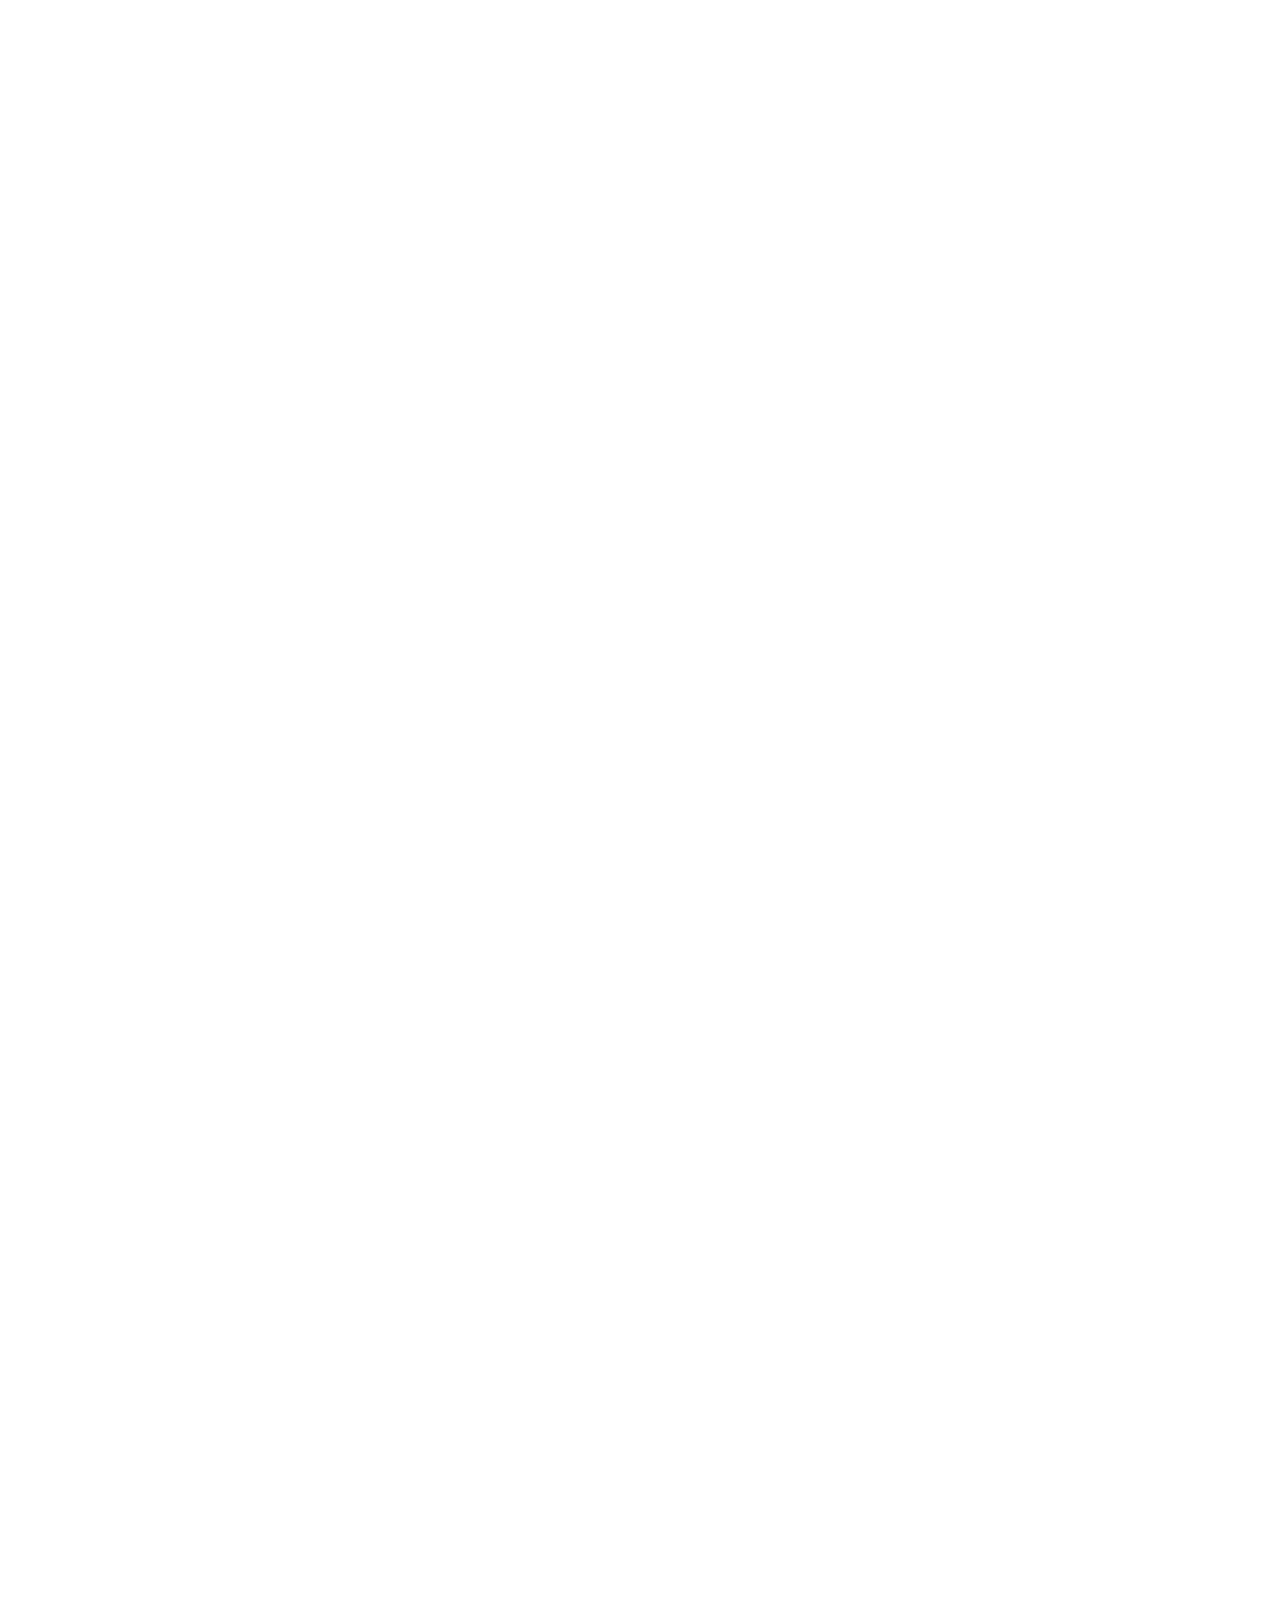
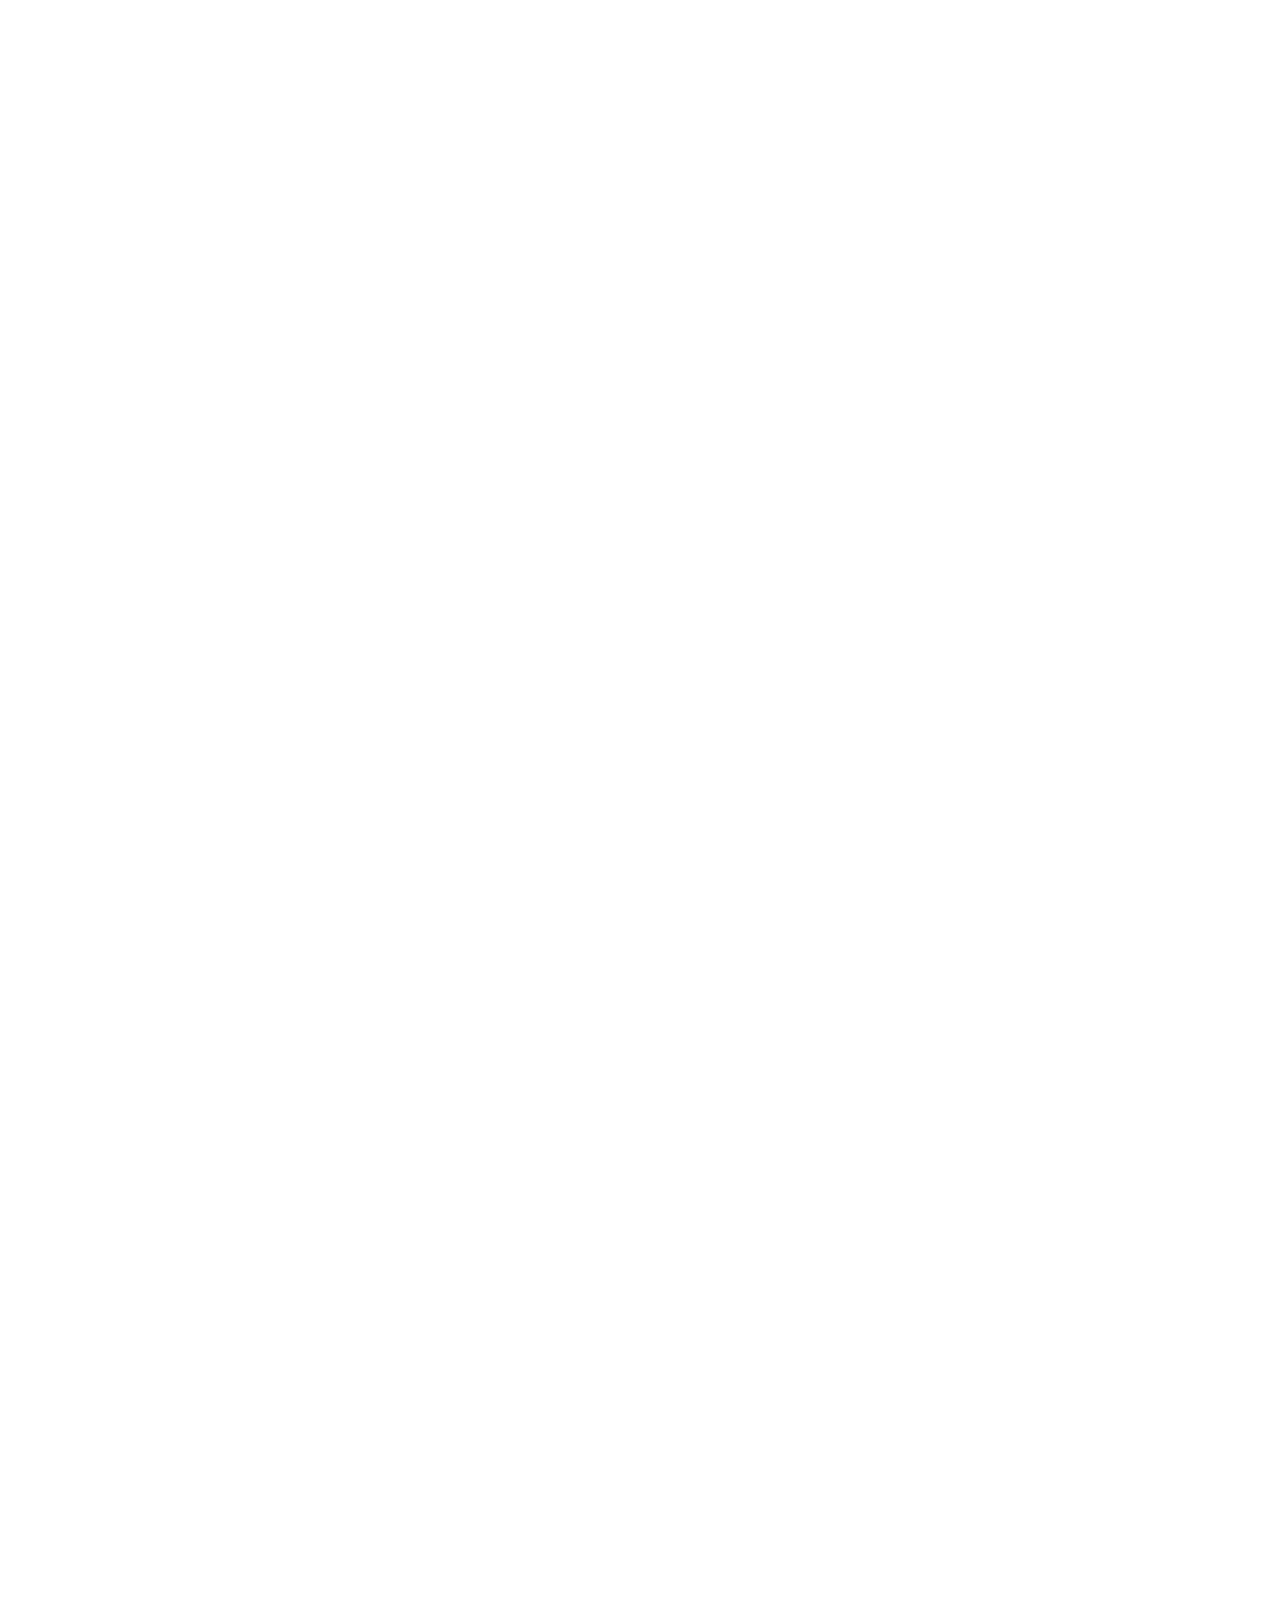
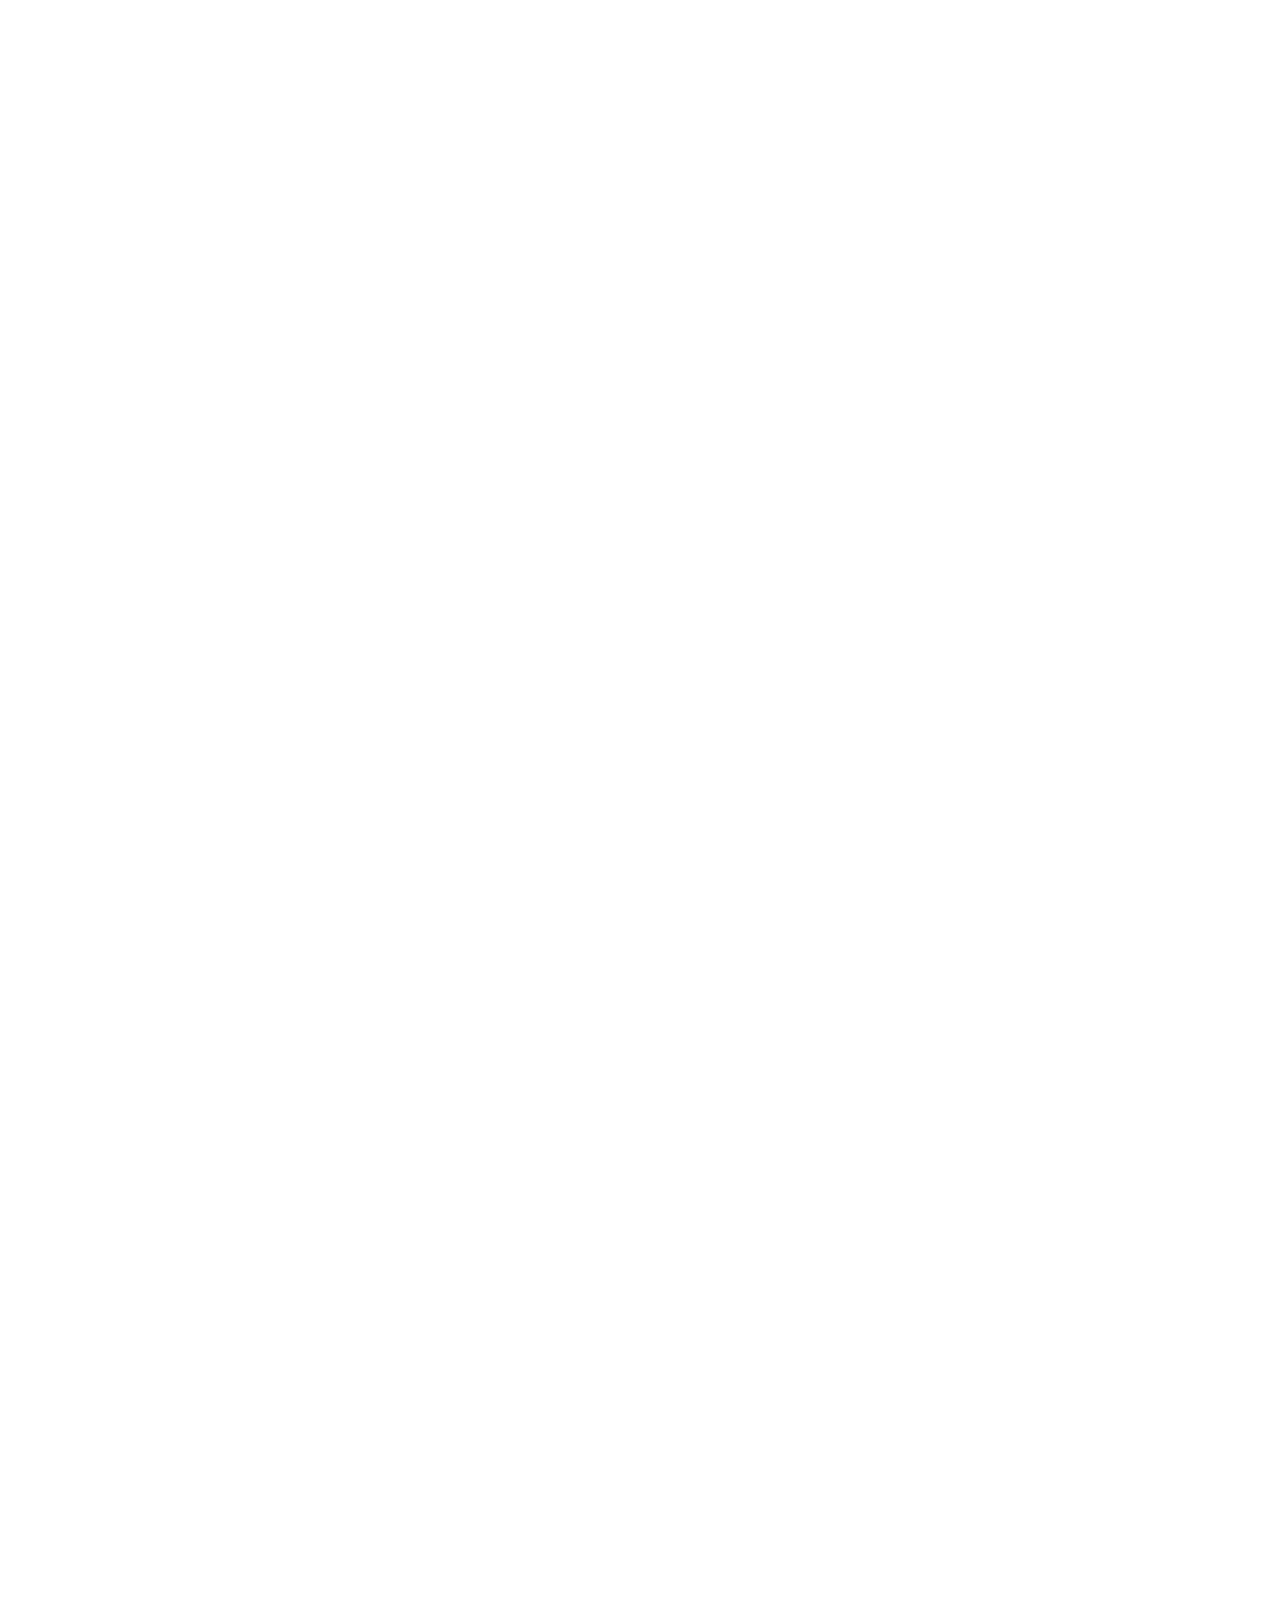
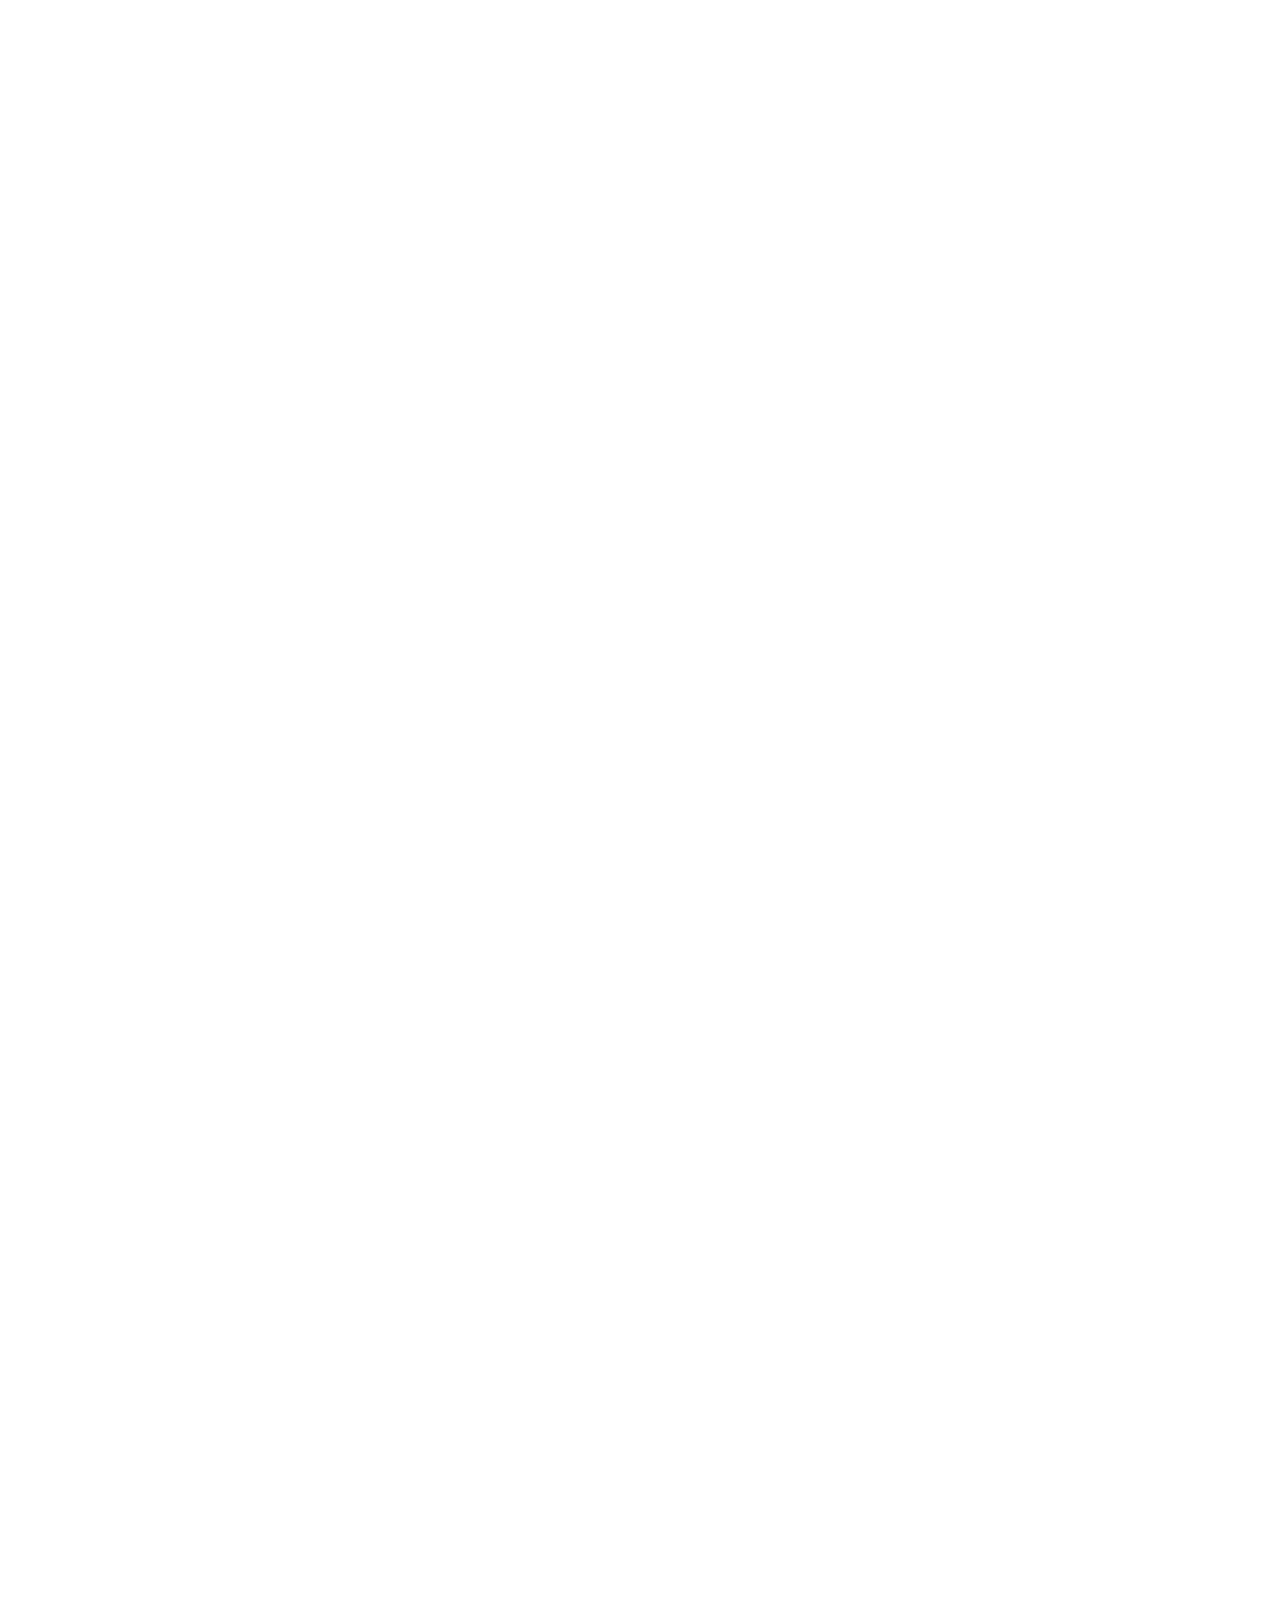
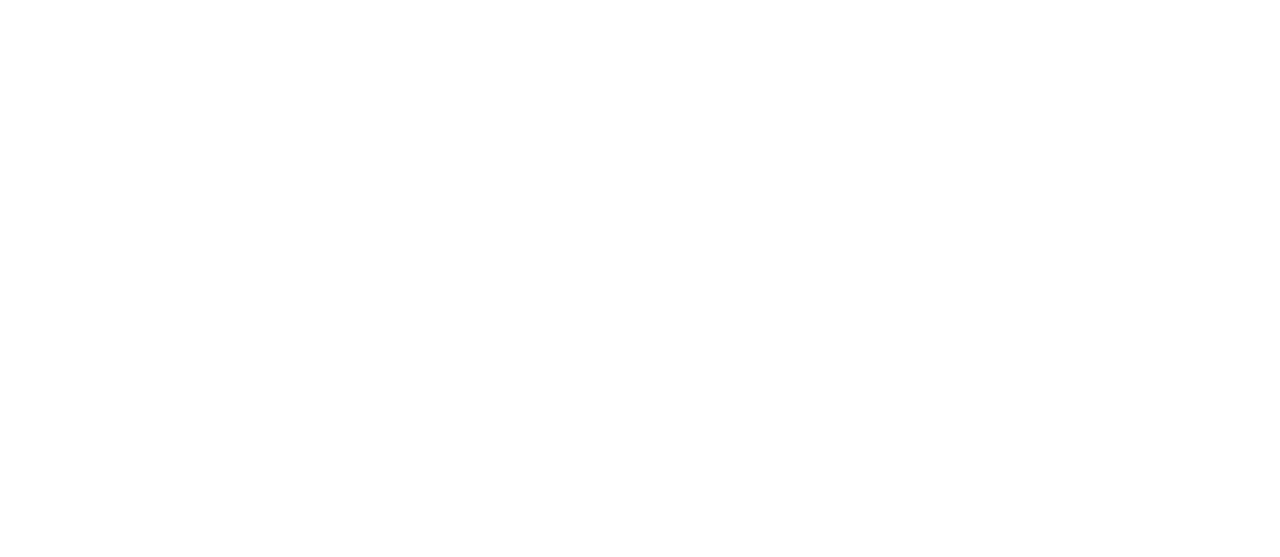
==== commit 8545af6c: "carousel styles" ====
--- a/index.html
+++ b/index.html
@@ -6,15 +6,25 @@
     <meta name="description" content="">
     <meta name="viewport" content="width=device-width, initial-scale=1">
     <link rel="stylesheet" href="css/normalize.css">
+    <link href="https://fonts.googleapis.com/css?family=Roboto:400,700" rel="stylesheet">
     <link rel="stylesheet" href="https://use.fontawesome.com/releases/v5.2.0/css/all.css" integrity="sha384-hWVjflwFxL6sNzntih27bfxkr27PmbbK/iSvJ+a4+0owXq79v+lsFkW54bOGbiDQ" crossorigin="anonymous">
     <link rel="stylesheet" href="css/bootstrap.min.css">
+    <link rel="stylesheet" href="vendor/owlcarousel/owl.carousel.css">
+    <link rel="stylesheet" href="vendor/owlcarousel/owl.theme.default.css">
     <link rel="stylesheet" href="vendor/aos/aos.css">
+    <link rel="stylesheet" href="css/spinner.css">
     <link rel="stylesheet" href="css/style.css">
     <link rel="stylesheet" href="css/responsive.css">
     <link rel="stylesheet" href="css/menu.css">
   </head>
   <body>
 
+    <div class="spinner">
+      <div class="double-bounce1"></div>
+      <div class="double-bounce2"></div>
+    </div>
+    
+    <div class="page-content">
     <!-- Page Header -->
     <header class="header">
       <div class="container-fluid container--custom">
@@ -47,7 +57,7 @@
     </header><!-- End of Page Header -->
 
     <!-- Feature services element -->
-    <section id="main-services" class="feature-services" data-aos="fade-in">
+    <section id="main-services" class="feature-services">
       <div class="container-fluid container--custom">
         <!-- Start of main features row -->
         <div class="row justify-content-around">
@@ -122,7 +132,7 @@
         <div class="row justify-content-between">
 
           <!-- Text column -->
-          <div class="col-md-5 video-box__col" data-aos="fade-in">
+          <div class="col-md-5 video-box__col" data-aos="fade-in" data-aos-once="true">
             <h2 class="video-box__heading">We are digital</h2>
             <p class="text-justify">Our expertise is in the digital products and we always strive to achieve the most out of our products. We take as small as a single idea and turn it into the operating business, by designing, developing and marketing the product. The biggest challange is to make it a sustainable business, that can scal. This is where our professionals comes into play.</p>
             <a class="btn-large bg--main link--no-style float-left float-md-right" href="#">More Details</a>
@@ -136,7 +146,7 @@
             <img class="video-box__oval oval--sm" src="img/color-oval.svg" alt="Colorful Oval">
           </div><!-- End of Video column -->
 
-          <img class="video-box__oval oval--md" src="img/color-oval.svg" alt="Colorful Oval" data-aos="fade-left" data-aos-delay="400" data-aos-once="true">
+          <img class="video-box__oval oval--md" src="img/color-oval.svg" alt="Colorful Oval" data-aos="fade-in" data-aos-once="true" data-aos-duration="1300">
 
         </div>
       </div>
@@ -272,7 +282,7 @@
     <section class="circle-progress">
       <div class="container-fluid container--custom container--md-p">
         <div class="row justify-content-between">
-          <div class="col-md-7" data-aos="fade-in" data-aos-duration="1500">
+          <div class="col-md-7">
             <div class="row">
               <div class="col-md-4 text-center">
                 <div id="progress-circle1" class="progress-circle"></div>
@@ -305,6 +315,113 @@
             <h2>Our Team</h2>
           </div>
         </div>
+
+        <div class="row justify-content-around owl-carousel">
+
+          
+            <div class="carousels-team__box">
+              <div class="carousels-team__header text-center color--main">
+                <p>Albert Jhon.</p>
+                <span class="carousels-team__role">Expert Website designer</span>
+              </div>
+              <div class="carousels-team__content">
+                <p class="scrollable-box">Lorem Ipsum is simply dummy text of the printing and typesetting industry. Lorem Ipsum has been the industry's standarddummy text ever since the 1500s,make a type specimen book.</p>
+              </div>
+              <div class="carousels-team__footer">
+                <div class="carousels-team__img">
+                  <img src="img/team-member.jpg" alt="">
+                </div>
+                <div class="carousels-team__fcontent">
+                  <p>Albert Jhon.</p>
+                  <p>Expert Website designer</p>
+                </div>
+                <div class="carousels-team__social">
+                  <a href="#"><i class="fab fa-linkedin"></i></a>
+                  <a href="#"><i class="fab fa-facebook-square"></i></a>
+                  <a href="#"><i class="fab fa-twitter-square"></i></a>
+                </div>
+              </div>
+            </div>
+          
+
+          
+            <div class="carousels-team__box">
+              <div class="carousels-team__header text-center color--main">
+                <p>Albert Jhon.</p>
+                <span class="carousels-team__role">Expert Website designer</span>
+              </div>
+              <div class="carousels-team__content">
+                <p class="scrollable-box">Lorem Ipsum is simply dummy text of the printing and typesetting industry. Lorem Ipsum has been the industry's standarddummy text ever since the 1500s,make a type specimen book.</p>
+              </div>
+              <div class="carousels-team__footer">
+                <div class="carousels-team__img">
+                  <img src="img/team-member.jpg" alt="">
+                </div>
+                <div class="carousels-team__fcontent">
+                  <p>Albert Jhon.</p>
+                  <p>Expert Website designer</p>
+                </div>
+                <div class="carousels-team__social">
+                  <a href="#"><i class="fab fa-linkedin"></i></a>
+                  <a href="#"><i class="fab fa-facebook-square"></i></a>
+                  <a href="#"><i class="fab fa-twitter-square"></i></a>
+                </div>
+              </div>
+            </div>
+          
+
+          
+            <div class="carousels-team__box">
+              <div class="carousels-team__header text-center color--main">
+                <p>Albert Jhon.</p>
+                <span class="carousels-team__role">Expert Website designer</span>
+              </div>
+              <div class="carousels-team__content">
+                <p class="scrollable-box">Lorem Ipsum is simply dummy text of the printing and typesetting industry. Lorem Ipsum has been the industry's standarddummy text ever since the 1500s,make a type specimen book.</p>
+              </div>
+              <div class="carousels-team__footer">
+                <div class="carousels-team__img">
+                  <img src="img/team-member.jpg" alt="">
+                </div>
+                <div class="carousels-team__fcontent">
+                  <p>Albert Jhon.</p>
+                  <p>Expert Website designer</p>
+                </div>
+                <div class="carousels-team__social">
+                  <a href="#"><i class="fab fa-linkedin"></i></a>
+                  <a href="#"><i class="fab fa-facebook-square"></i></a>
+                  <a href="#"><i class="fab fa-twitter-square"></i></a>
+                </div>
+              </div>
+            </div>
+
+            <div class="carousels-team__box">
+              <div class="carousels-team__header text-center color--main">
+                <p>Albert Jhon.</p>
+                <span class="carousels-team__role">Expert Website designer</span>
+              </div>
+              <div class="carousels-team__content">
+                <p class="scrollable-box">Lorem Ipsum is simply dummy text of the printing and typesetting industry. Lorem Ipsum has been the industry's standarddummy text ever since the 1500s,make a type specimen book.</p>
+              </div>
+              <div class="carousels-team__footer">
+                <div class="carousels-team__img">
+                  <img src="img/team-member.jpg" alt="">
+                </div>
+                <div class="carousels-team__fcontent">
+                  <p>Albert Jhon.</p>
+                  <p>Expert Website designer</p>
+                </div>
+                <div class="carousels-team__social">
+                  <a href="#"><i class="fab fa-linkedin"></i></a>
+                  <a href="#"><i class="fab fa-facebook-square"></i></a>
+                  <a href="#"><i class="fab fa-twitter-square"></i></a>
+                </div>
+              </div>
+            </div>
+          
+
+        </div>
+
         <div class="row justify-content-around">
 
           <div class="col-3 col--no-pading">
@@ -484,7 +601,7 @@
 
         </div>
 
-        <img class="carousels__oval" src="img/review-oval.svg" data-aos="fade-in" data-aos-once="true">
+        <img class="carousels__oval" src="img/review-oval.svg" data-aos="fade-in" data-aos-once="true" data-aos-duration="1300">
       </div>
     </section>
 
@@ -539,11 +656,12 @@
         </div>
       </div>
     </footer>
-    
+    </div>
     <script src="https://code.jquery.com/jquery-3.2.1.slim.min.js" integrity="sha384-KJ3o2DKtIkvYIK3UENzmM7KCkRr/rE9/Qpg6aAZGJwFDMVNA/GpGFF93hXpG5KkN" crossorigin="anonymous"></script>
     <script src="https://cdnjs.cloudflare.com/ajax/libs/popper.js/1.12.3/umd/popper.min.js" integrity="sha384-vFJXuSJphROIrBnz7yo7oB41mKfc8JzQZiCq4NCceLEaO4IHwicKwpJf9c9IpFgh" crossorigin="anonymous"></script>
     <script src="https://maxcdn.bootstrapcdn.com/bootstrap/4.0.0-beta.2/js/bootstrap.min.js" integrity="sha384-alpBpkh1PFOepccYVYDB4do5UnbKysX5WZXm3XxPqe5iKTfUKjNkCk9SaVuEZflJ" crossorigin="anonymous"></script>
     <script src="js/bootstrap.min.js"></script>
+    <script src="vendor/owlcarousel/owl.carousel.min.js"></script>
     <script src="js/progressbar.min.js"></script>
     <script src="vendor/aos/aos.js"></script>
     <script src="js/script.js"></script>
--- a/css/style.css
+++ b/css/style.css
@@ -3,6 +3,7 @@
   /* overflow: hidden; */
   width: 100%;
   overflow-x: hidden;
+  font-family: 'Roboto', sans-serif;
 }
 
 .logo-head {
@@ -231,7 +232,9 @@
 
 .carousels-team__box,
 .carousels-review__box {
+  width: 80%;
   padding: 25px 20px;
+  margin: 20px auto;
   min-height: 341px;
   position: relative;
 }
@@ -482,4 +485,68 @@
 iframe {
   width: 460px;
   height: 315px;
+}
+
+.page-content {
+  opacity: 0;
+  visibility: hidden;
+  -webkit-transition: opacity 0.5s ease-in;
+  -moz-transition: opacity 0.5s ease-in;
+  -ms-transition: opacity 0.5s ease-in;
+  -o-transition: opacity 0.5s ease-in;
+  transition: opacity 0.5s ease-in;
+}
+
+.page-content.visible {
+  opacity: 1;
+}
+
+.owl-nav {
+  position: relative;
+}
+
+.owl-carousel .owl-nav button.owl-prev span, 
+.owl-carousel .owl-nav button.owl-next span {
+  font-size: 50px;
+  line-height: 0.6;
+  color: #fff;
+  /*text-shadow: 0 0px 13px rgba(0, 0, 0,0.42);*/
+}
+
+.owl-carousel .owl-nav button.owl-prev:focus, 
+.owl-carousel .owl-nav button.owl-next:focus {
+  outline: none;
+}
+
+.owl-carousel .owl-nav button.owl-prev span {
+  color: #FF6061;
+}
+
+.owl-next {
+  position: absolute;
+  right: -20px;
+  top: -200px;
+}
+
+.owl-prev {
+  position: absolute;
+  left: -20px;
+  top: -200px;
+}
+
+.owl-dots {
+  text-align: center;
+}
+
+.owl-carousel button.owl-dot {
+  width: 15px;
+  height: 15px;
+  background: #fff;
+  border-radius: 100%;
+  box-shadow: 0 2px 10px 0 rgba(0, 0, 0,.22);
+  margin-right: 10px;
+}
+
+.owl-carousel button.owl-dot.active {
+  background: #C5C3C3;
 }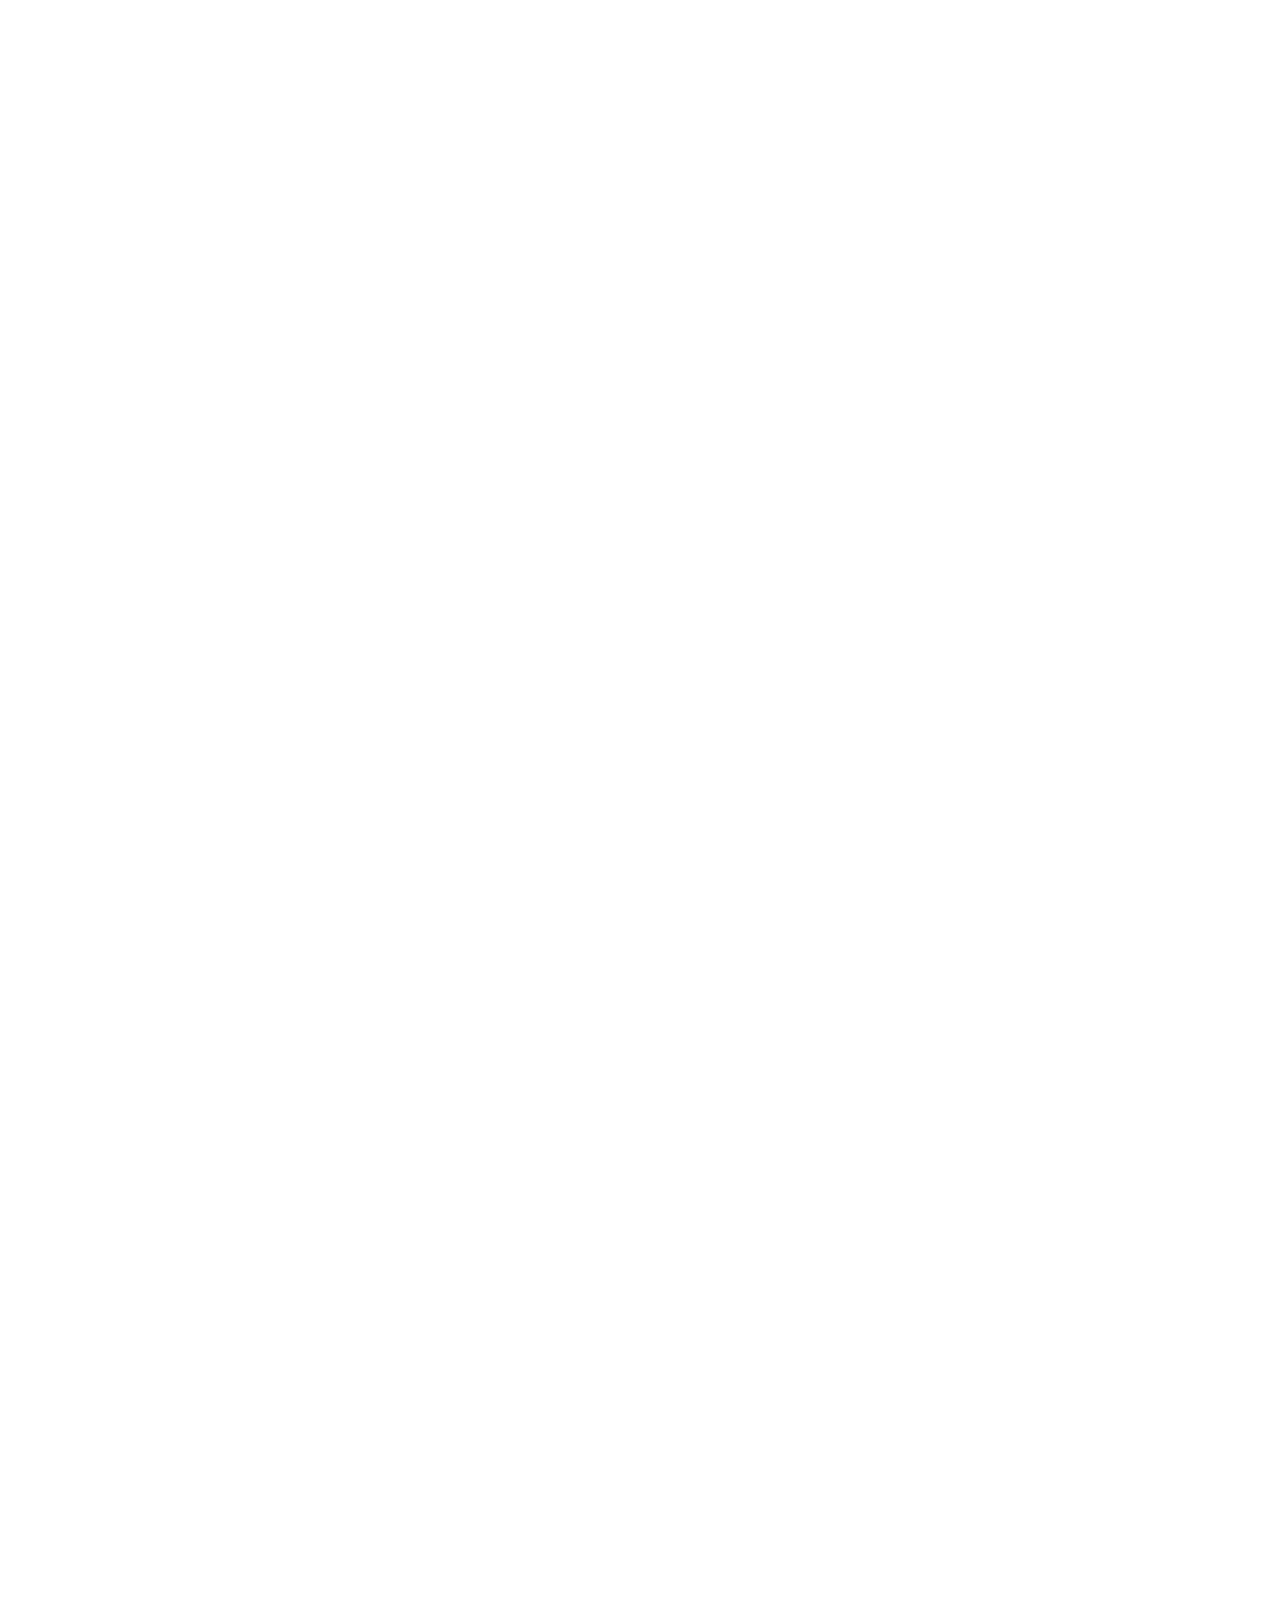
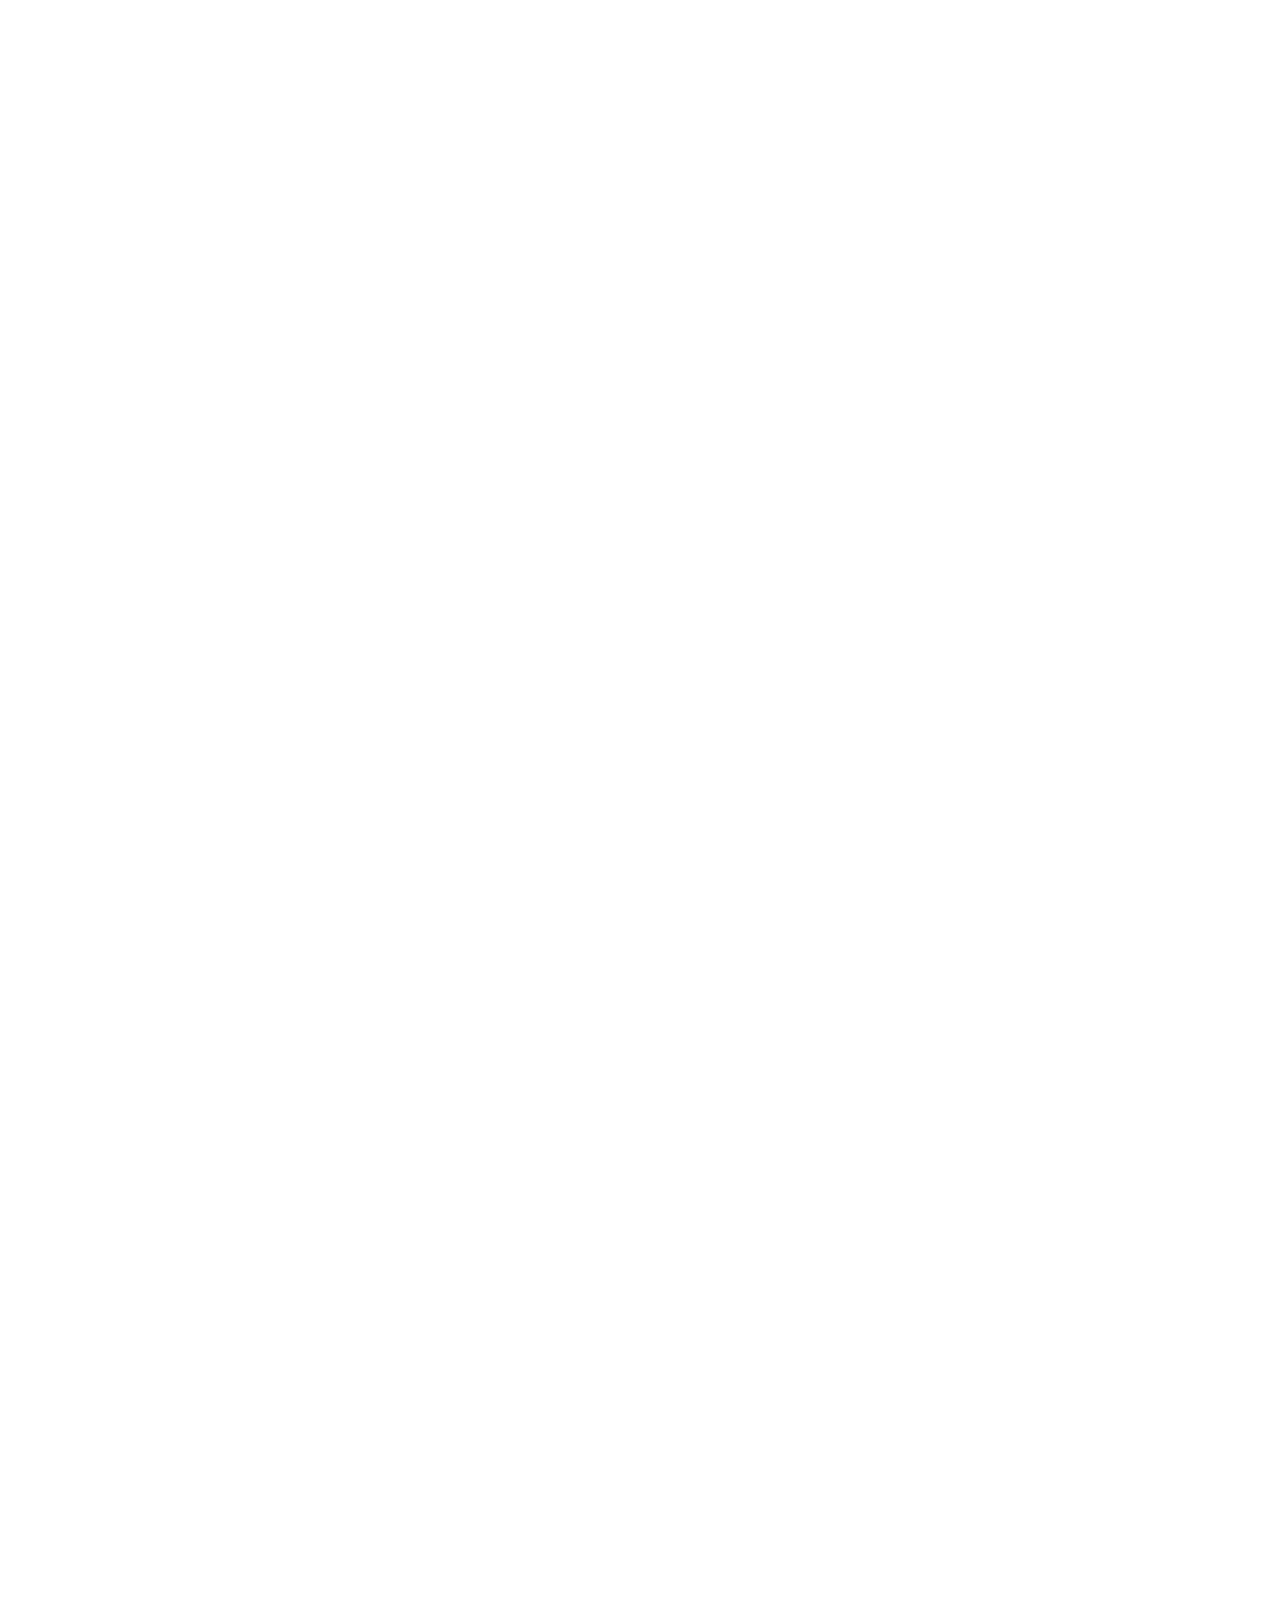
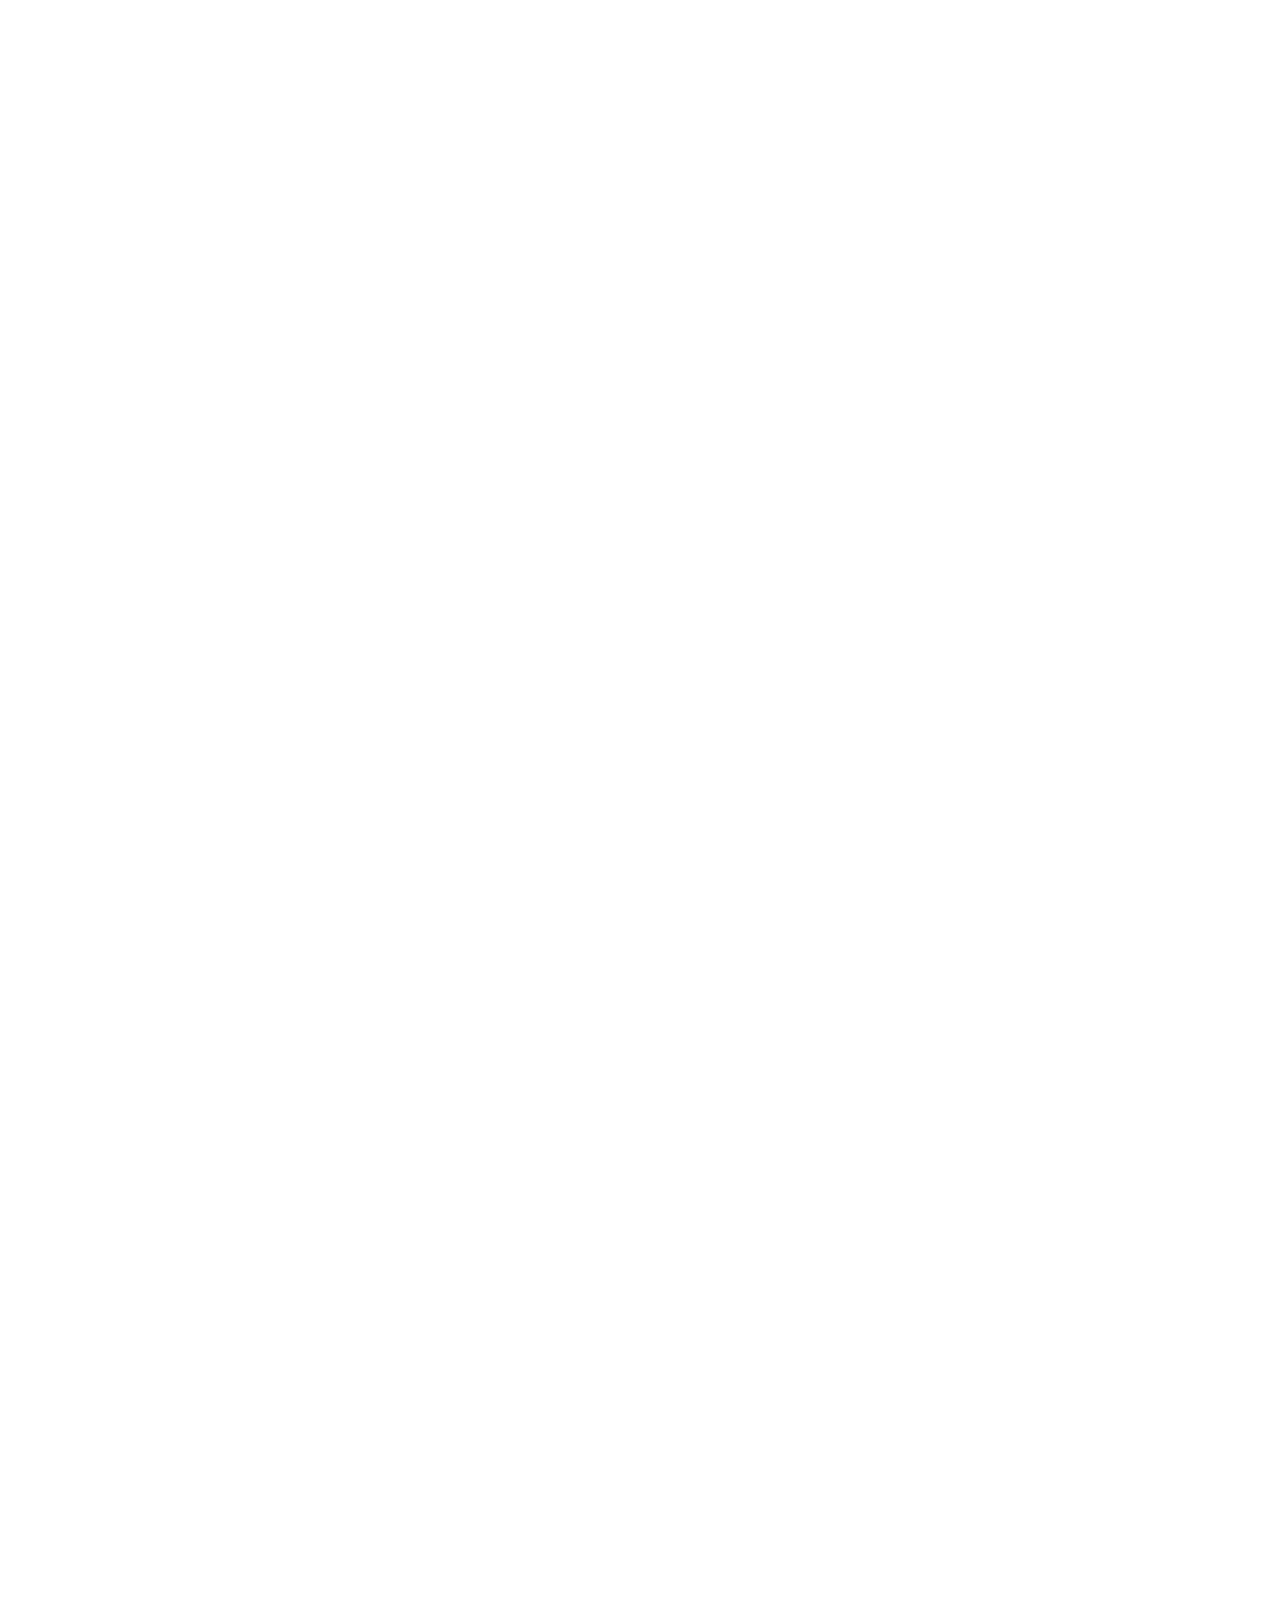
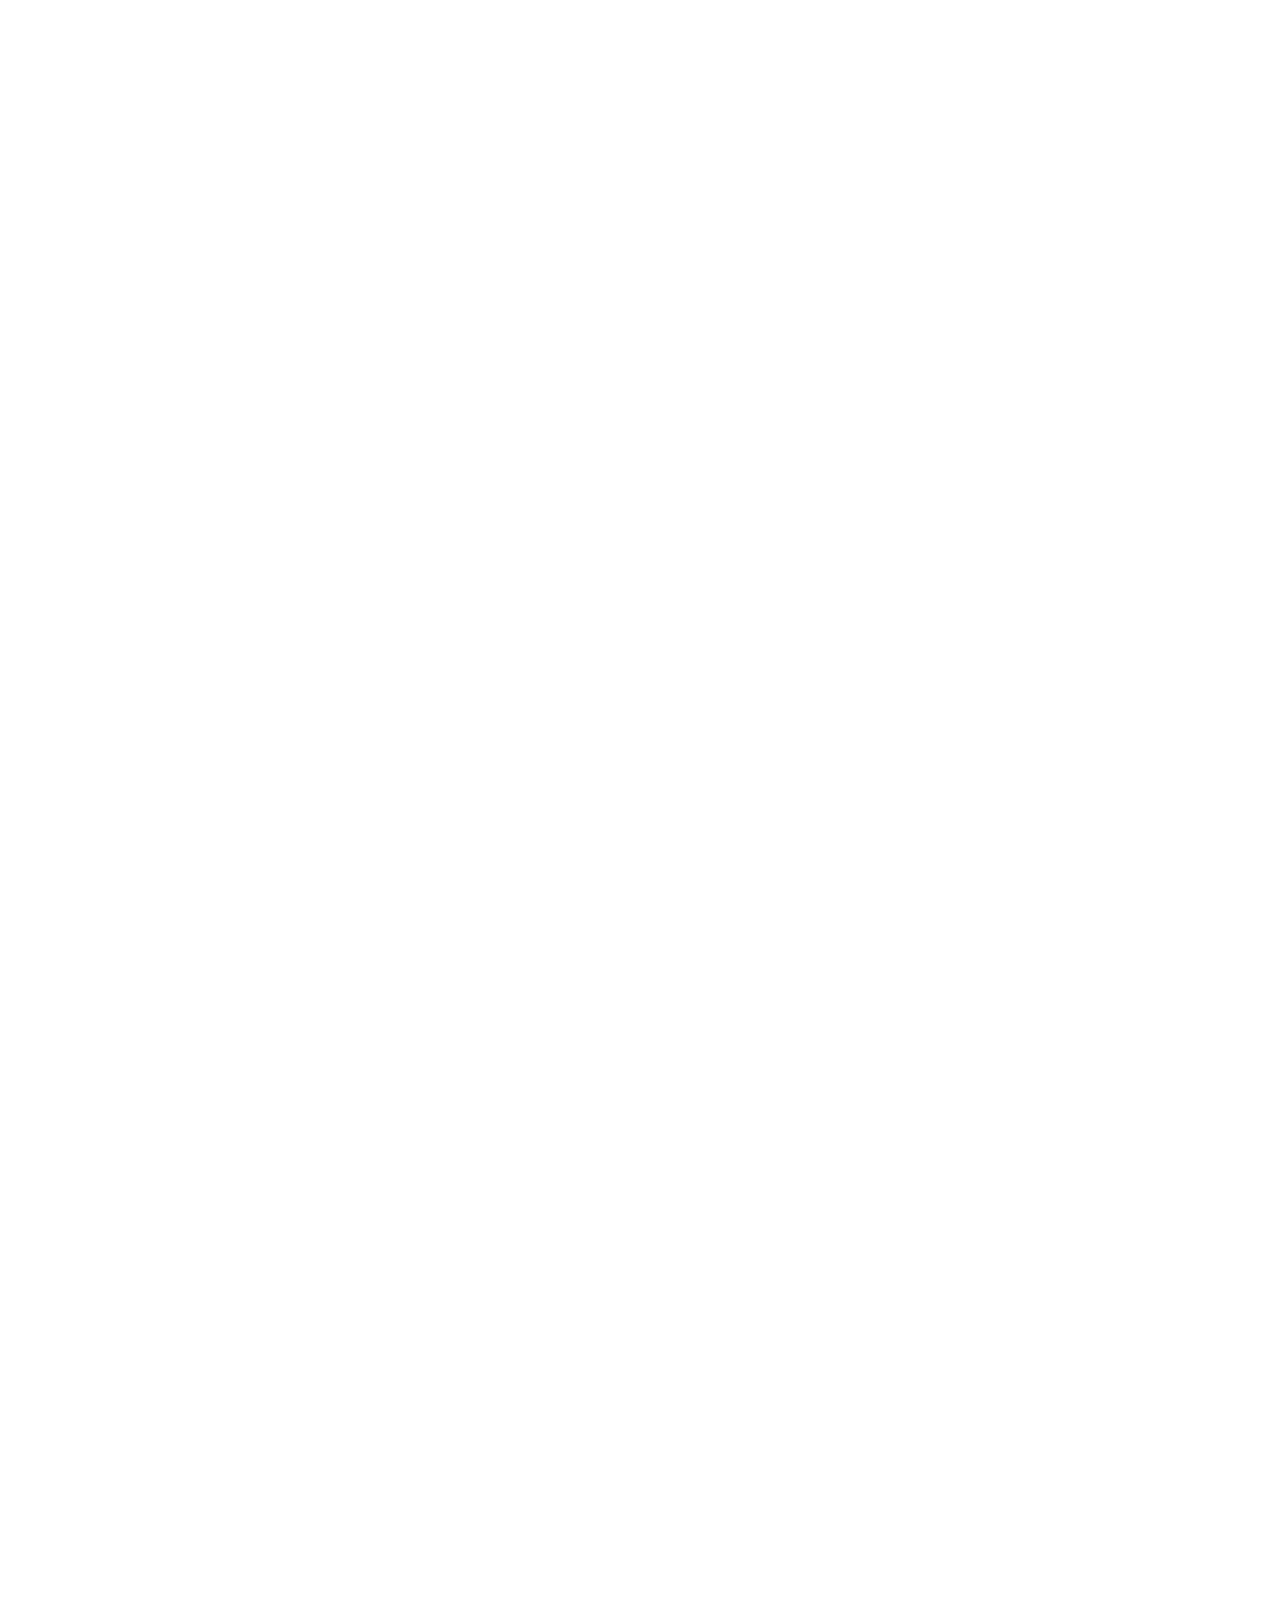
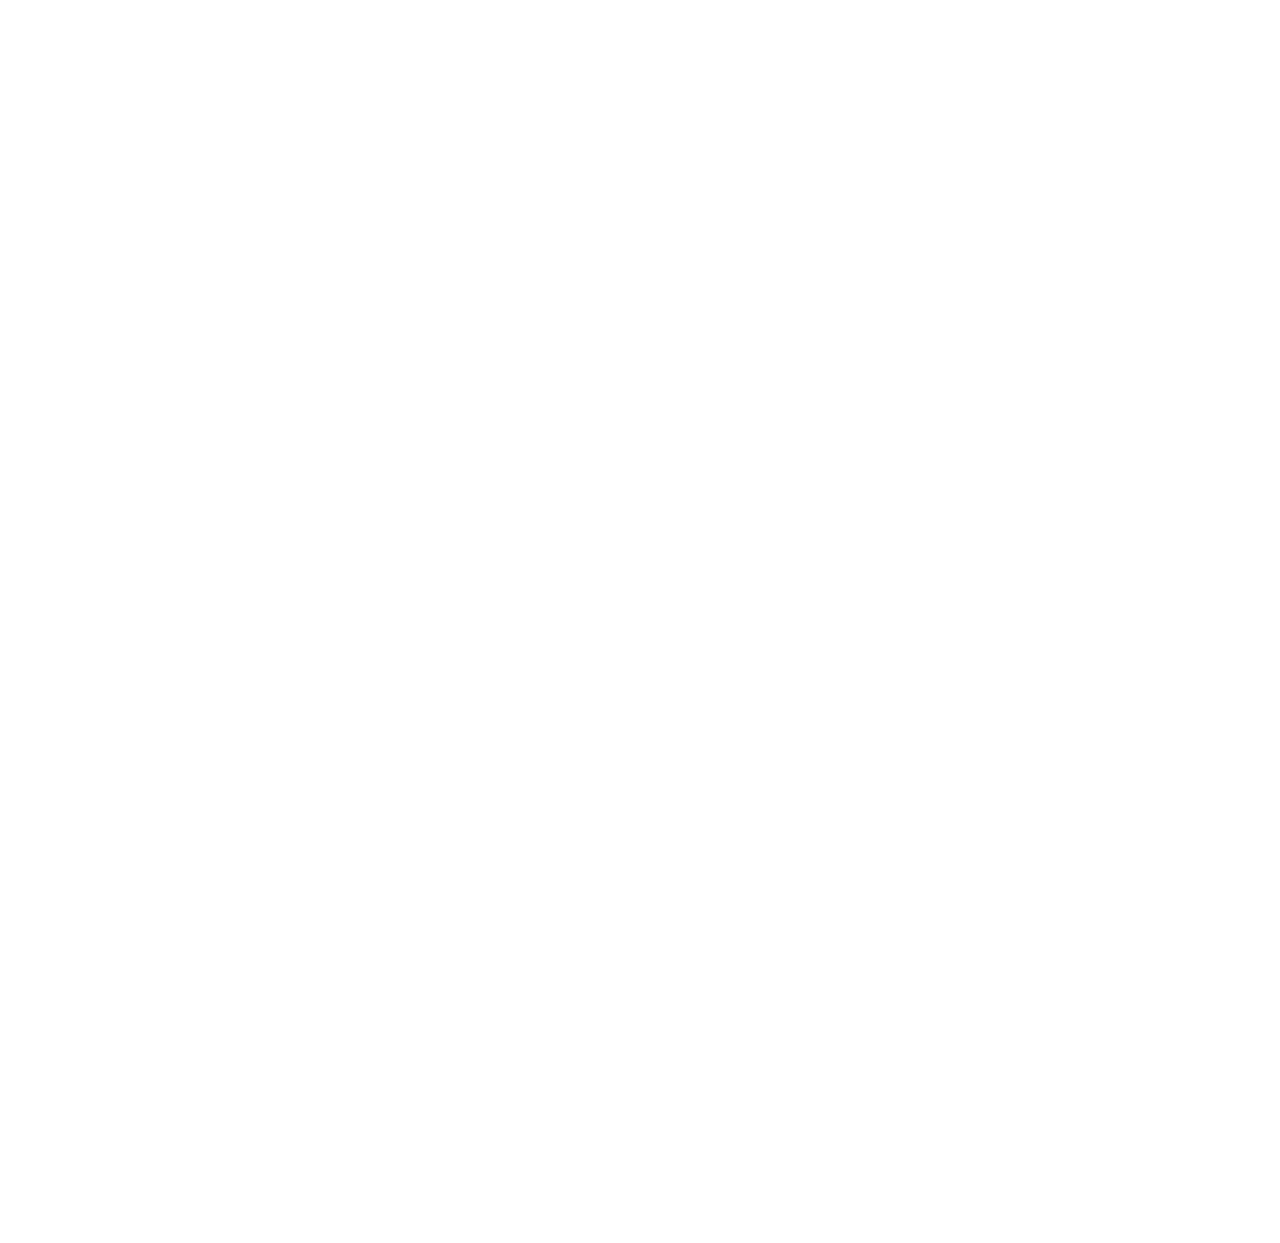
==== commit 1debe95b: "owl carousel styling" ====
--- a/index.html
+++ b/index.html
@@ -422,97 +422,15 @@
 
         </div>
 
-        <div class="row justify-content-around">
-
-          <div class="col-3 col--no-pading">
-            <div class="carousels-team__box">
-              <div class="carousels-team__header text-center color--main">
-                <p>Albert Jhon.</p>
-                <span class="carousels-team__role">Expert Website designer</span>
-              </div>
-              <div class="carousels-team__content">
-                <p class="scrollable-box">Lorem Ipsum is simply dummy text of the printing and typesetting industry. Lorem Ipsum has been the industry's standarddummy text ever since the 1500s,make a type specimen book.</p>
-              </div>
-              <div class="carousels-team__footer">
-                <div class="carousels-team__img">
-                  <img src="img/team-member.jpg" alt="">
-                </div>
-                <div class="carousels-team__fcontent">
-                  <p>Albert Jhon.</p>
-                  <p>Expert Website designer</p>
-                </div>
-                <div class="carousels-team__social">
-                  <a href="#"><i class="fab fa-linkedin"></i></a>
-                  <a href="#"><i class="fab fa-facebook-square"></i></a>
-                  <a href="#"><i class="fab fa-twitter-square"></i></a>
-                </div>
-              </div>
-            </div>
-          </div>
-
-          <div class="col-3 col--no-pading">
-            <div class="carousels-team__box">
-              <div class="carousels-team__header text-center color--main">
-                <p>Albert Jhon.</p>
-                <span class="carousels-team__role">Expert Website designer</span>
-              </div>
-              <div class="carousels-team__content">
-                <p class="scrollable-box">Lorem Ipsum is simply dummy text of the printing and typesetting industry. Lorem Ipsum has been the industry's standarddummy text ever since the 1500s,make a type specimen book.</p>
-              </div>
-              <div class="carousels-team__footer">
-                <div class="carousels-team__img">
-                  <img src="img/team-member.jpg" alt="">
-                </div>
-                <div class="carousels-team__fcontent">
-                  <p>Albert Jhon.</p>
-                  <p>Expert Website designer</p>
-                </div>
-                <div class="carousels-team__social">
-                  <a href="#"><i class="fab fa-linkedin"></i></a>
-                  <a href="#"><i class="fab fa-facebook-square"></i></a>
-                  <a href="#"><i class="fab fa-twitter-square"></i></a>
-                </div>
-              </div>
-            </div>
-          </div>
-
-          <div class="col-3 col--no-pading">
-            <div class="carousels-team__box">
-              <div class="carousels-team__header text-center color--main">
-                <p>Albert Jhon.</p>
-                <span class="carousels-team__role">Expert Website designer</span>
-              </div>
-              <div class="carousels-team__content">
-                <p class="scrollable-box">Lorem Ipsum is simply dummy text of the printing and typesetting industry. Lorem Ipsum has been the industry's standarddummy text ever since the 1500s,make a type specimen book.</p>
-              </div>
-              <div class="carousels-team__footer">
-                <div class="carousels-team__img">
-                  <img src="img/team-member.jpg" alt="">
-                </div>
-                <div class="carousels-team__fcontent">
-                  <p>Albert Jhon.</p>
-                  <p>Expert Website designer</p>
-                </div>
-                <div class="carousels-team__social">
-                  <a href="#"><i class="fab fa-linkedin"></i></a>
-                  <a href="#"><i class="fab fa-facebook-square"></i></a>
-                  <a href="#"><i class="fab fa-twitter-square"></i></a>
-                </div>
-              </div>
-            </div>
-          </div>
-
-        </div>
-
         <div id="review" class="row carousels__heading">
           <div class="col-12 text-center">
             <h2>Clients reviews</h2>
           </div>
         </div>
 
-        <div class="row justify-content-around reviews-margin-b">
-
-          <div class="col-3 col--no-pading">
+        <div class="row justify-content-around owl-carousel reviews-margin-b">
+
+          
             <div class="carousels-review__box">
               <div class="carousels-review__header text-center">
                 <i class="fas fa-star"></i>
@@ -539,9 +457,9 @@
                 </div>
               </div>
             </div>
-          </div>
-
-          <div class="col-3 col--no-pading">
+          
+
+          
             <div class="carousels-review__box">
               <div class="carousels-review__header text-center">
                 <i class="fas fa-star"></i>
@@ -568,9 +486,9 @@
                 </div>
               </div>
             </div>
-          </div>
-
-          <div class="col-3 col--no-pading">
+          
+
+          
             <div class="carousels-review__box">
               <div class="carousels-review__header text-center">
                 <i class="fas fa-star"></i>
@@ -597,7 +515,33 @@
                 </div>
               </div>
             </div>
-          </div>
+          
+            <div class="carousels-review__box">
+              <div class="carousels-review__header text-center">
+                <i class="fas fa-star"></i>
+                <i class="fas fa-star"></i>
+                <i class="fas fa-star"></i>
+                <i class="fas fa-star"></i>
+                <i class="fas fa-star"></i>
+              </div>
+              <div class="carousels-review__content">
+                <p class="scrollable-box">Lorem Ipsum is simply dummy text of the printing and typesetting industry. Lorem Ipsum has been the industry's standarddummy text ever since the 1500s,make a type specimen book.</p>
+              </div>
+              <div class="carousels-review__footer">
+                <div class="carousels-review__img">
+                  <img src="img/team-member.jpg" alt="">
+                </div>
+                <div class="carousels-review__fcontent">
+                  <p>Albert Jhon.</p>
+                  <p>Client</p>
+                </div>
+                <div class="carousels-review__social">
+                  <a href="#"><i class="fab fa-linkedin"></i></a>
+                  <a href="#"><i class="fab fa-facebook-square"></i></a>
+                  <a href="#"><i class="fab fa-twitter-square"></i></a>
+                </div>
+              </div>
+            </div>
 
         </div>
 
--- a/css/style.css
+++ b/css/style.css
@@ -342,7 +342,7 @@
 
 .carousels__heading {
   margin-top: 100px;
-  margin-bottom: 80px;
+  margin-bottom: 55px;
   color: #fff;
 }
 
@@ -509,17 +509,12 @@
 .owl-carousel .owl-nav button.owl-next span {
   font-size: 50px;
   line-height: 0.6;
-  color: #fff;
-  /*text-shadow: 0 0px 13px rgba(0, 0, 0,0.42);*/
+  color: #C5C3C3;
 }
 
 .owl-carousel .owl-nav button.owl-prev:focus, 
 .owl-carousel .owl-nav button.owl-next:focus {
   outline: none;
-}
-
-.owl-carousel .owl-nav button.owl-prev span {
-  color: #FF6061;
 }
 
 .owl-next {
@@ -549,4 +544,9 @@
 
 .owl-carousel button.owl-dot.active {
   background: #C5C3C3;
+}
+
+.owl-carousel.row {
+  margin-left: 0;
+  margin-right: 0;
 }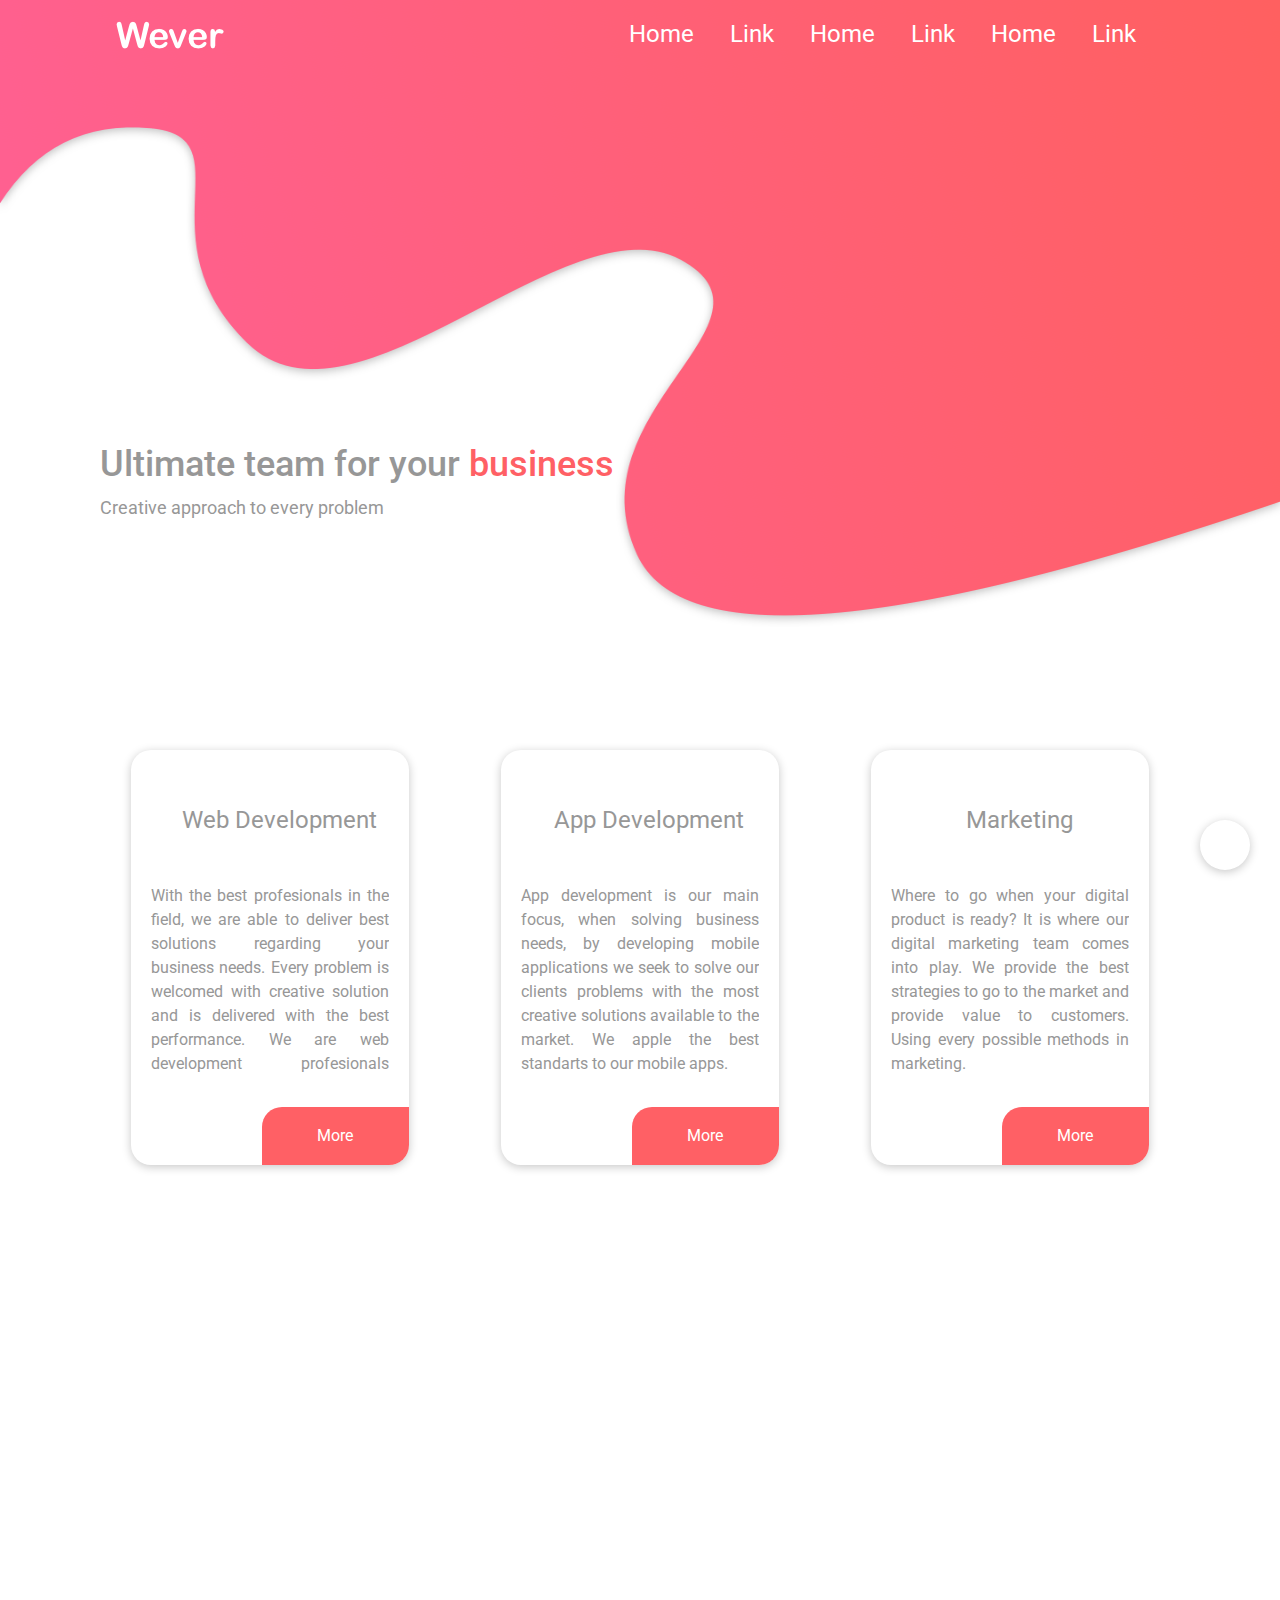
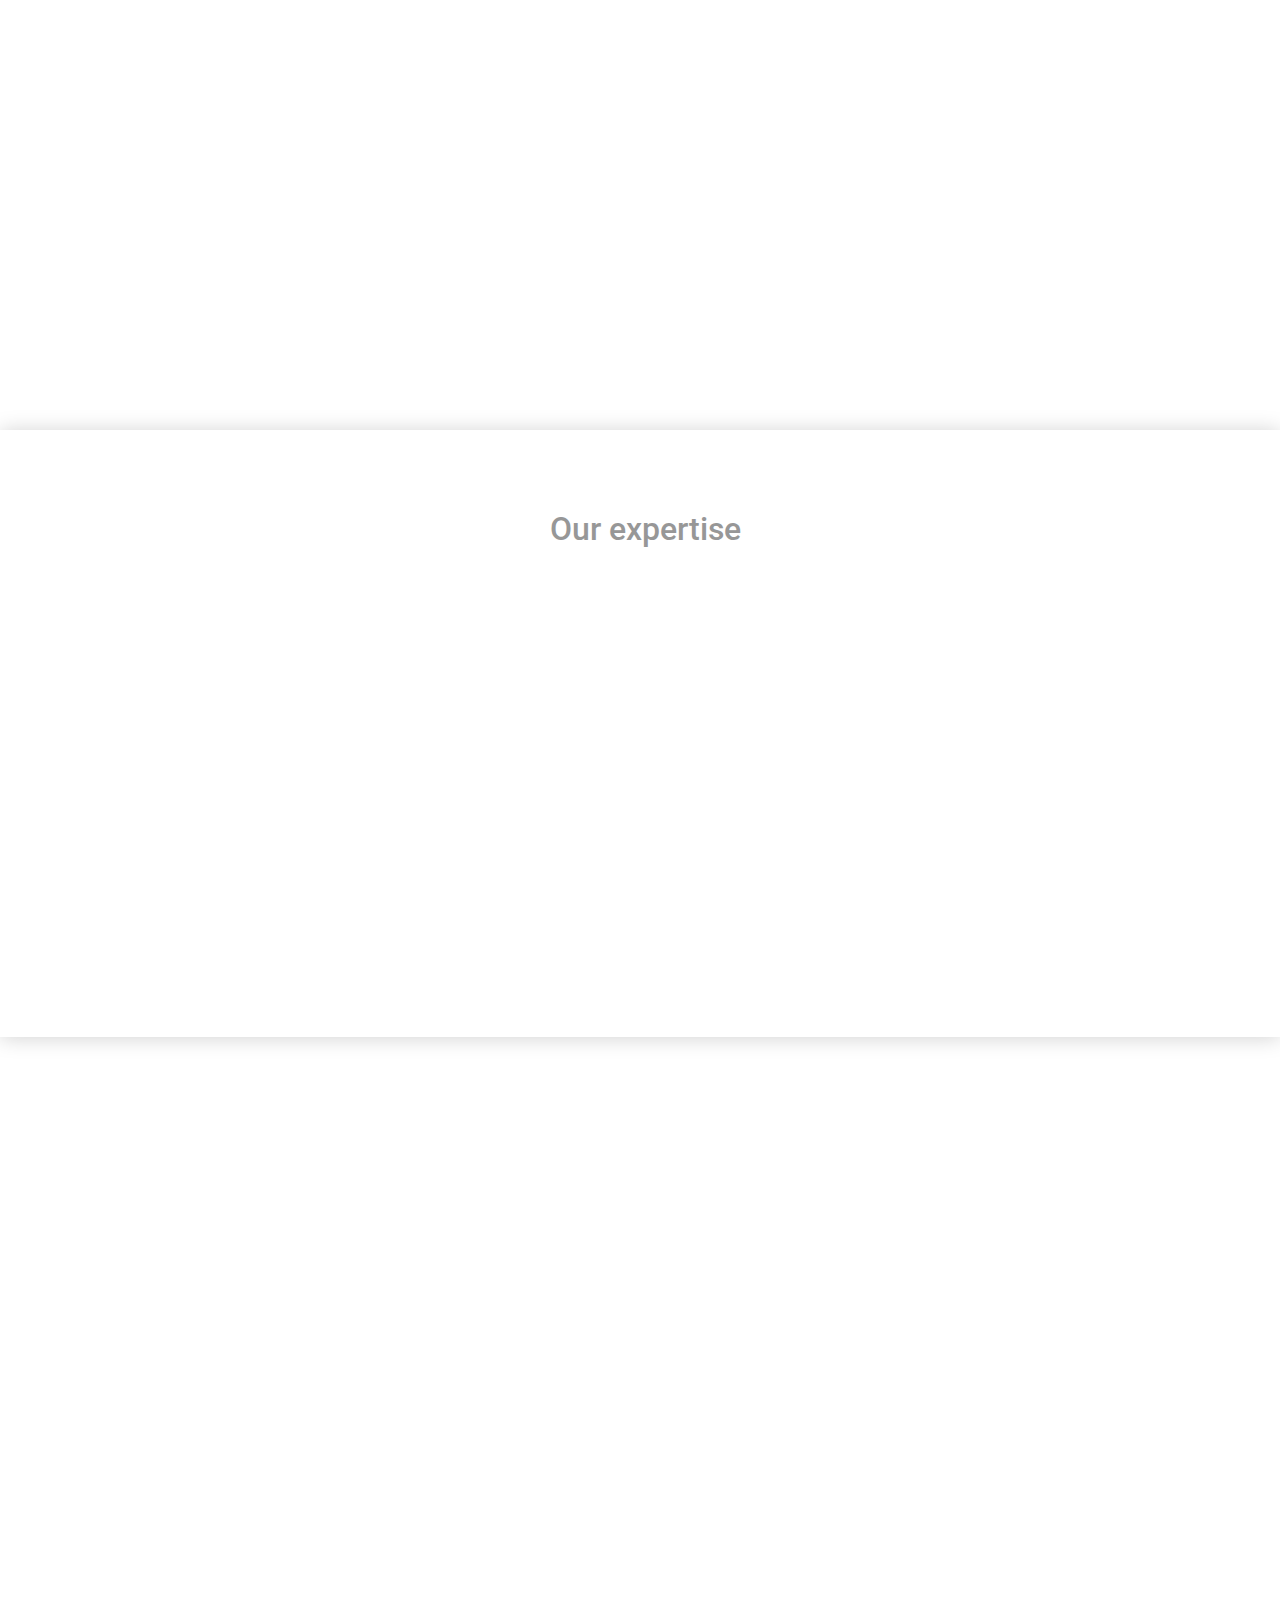
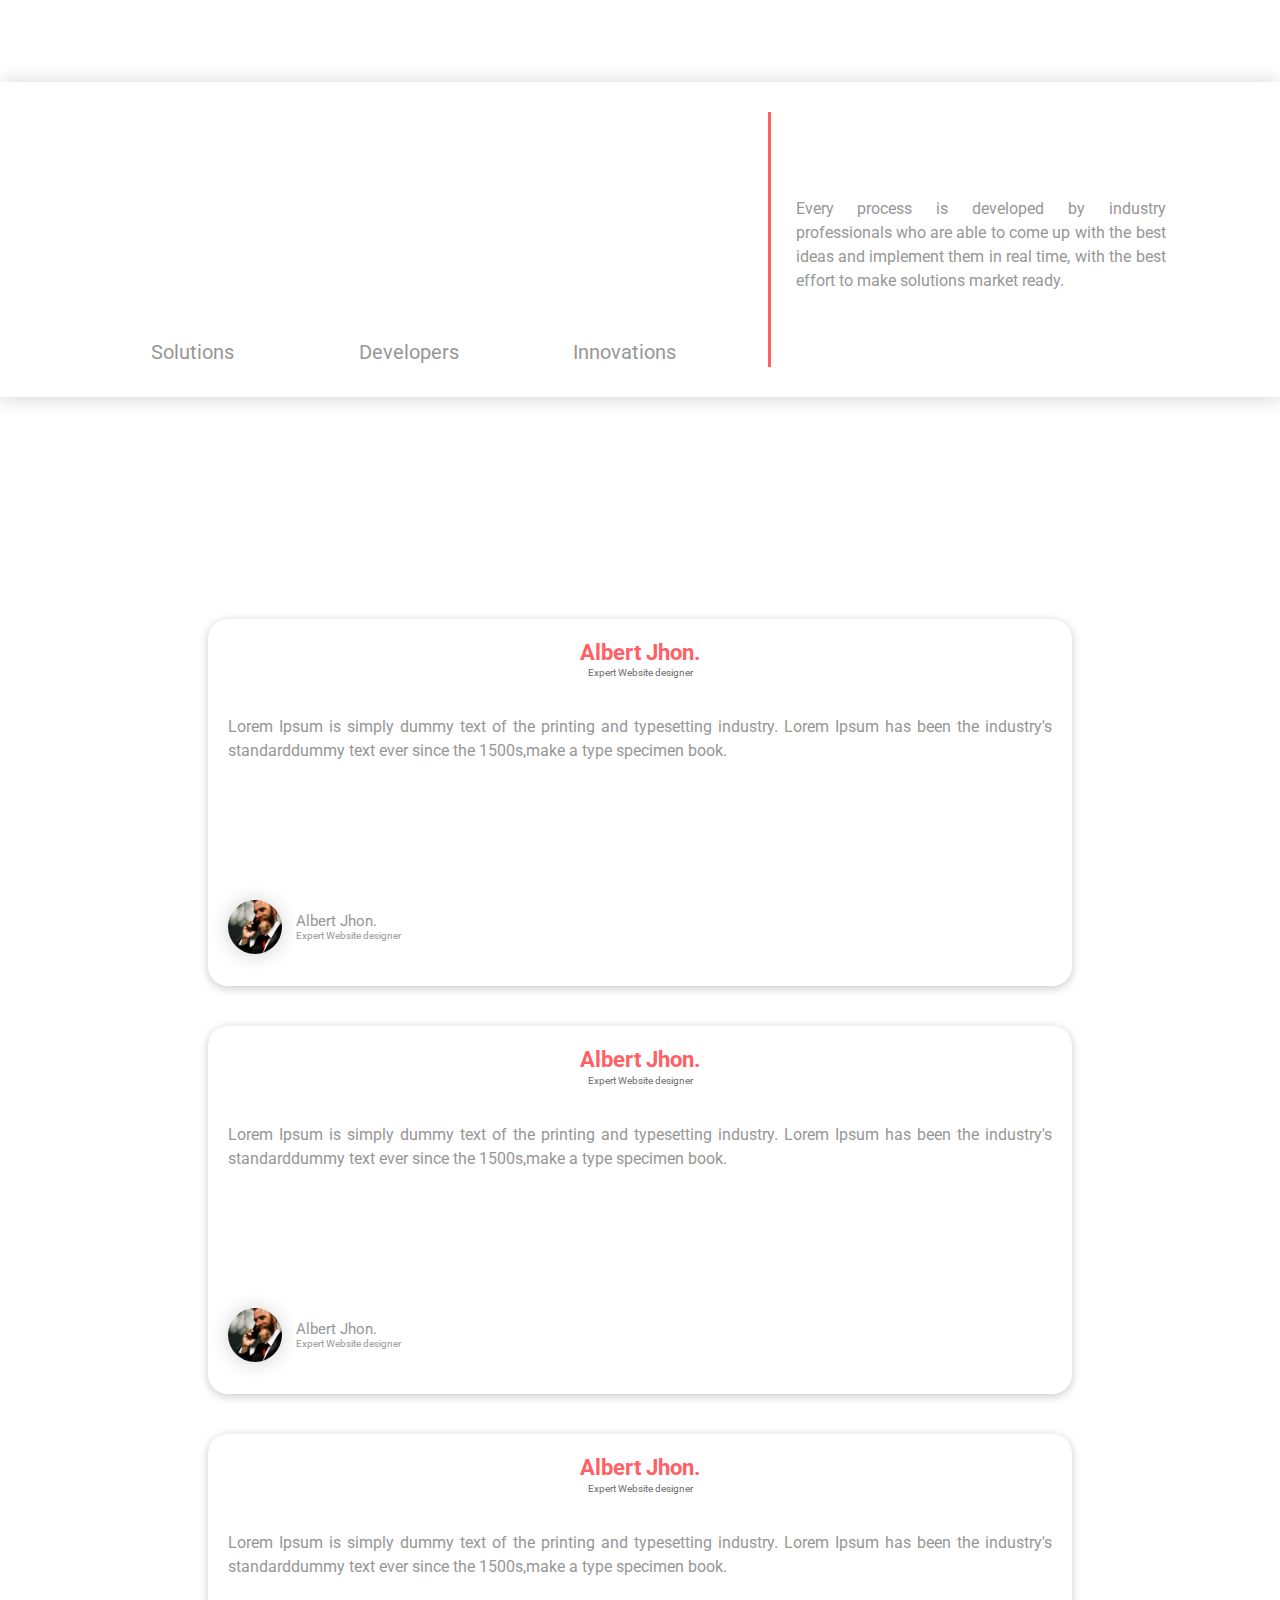
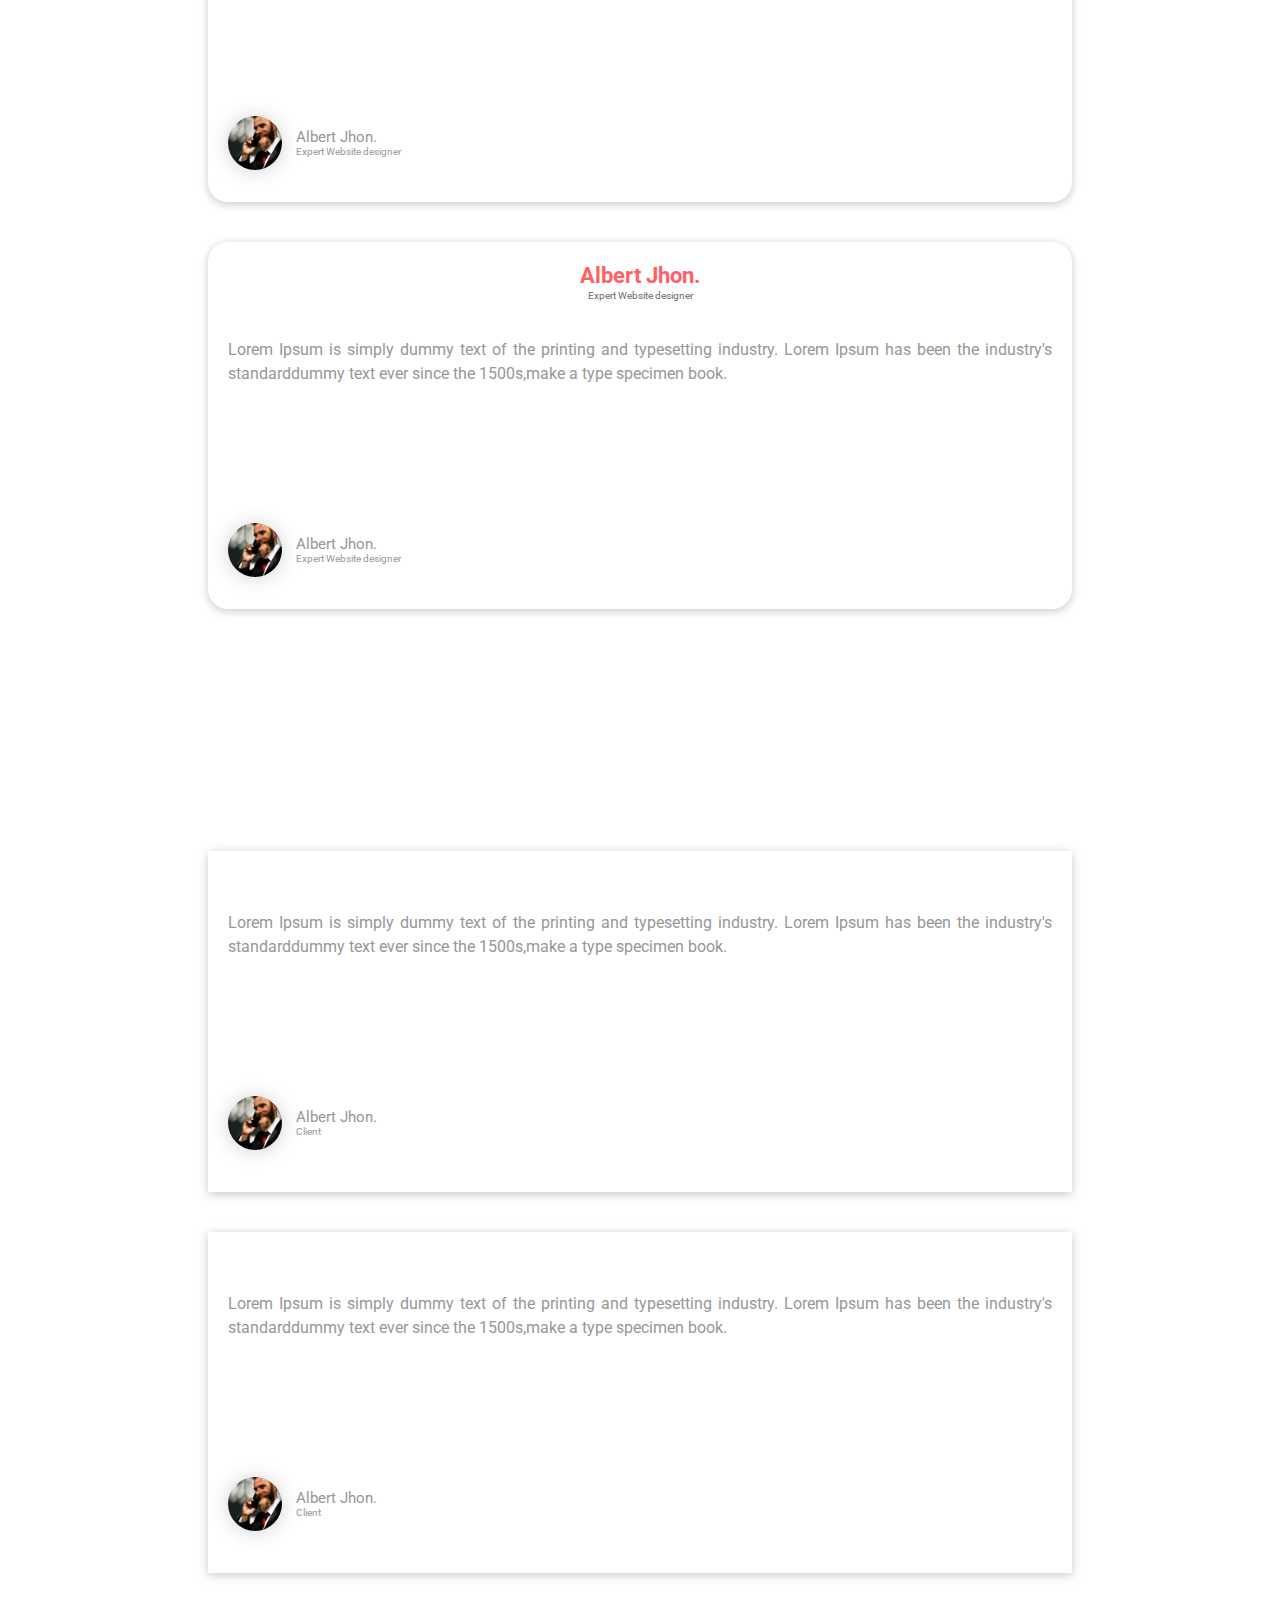
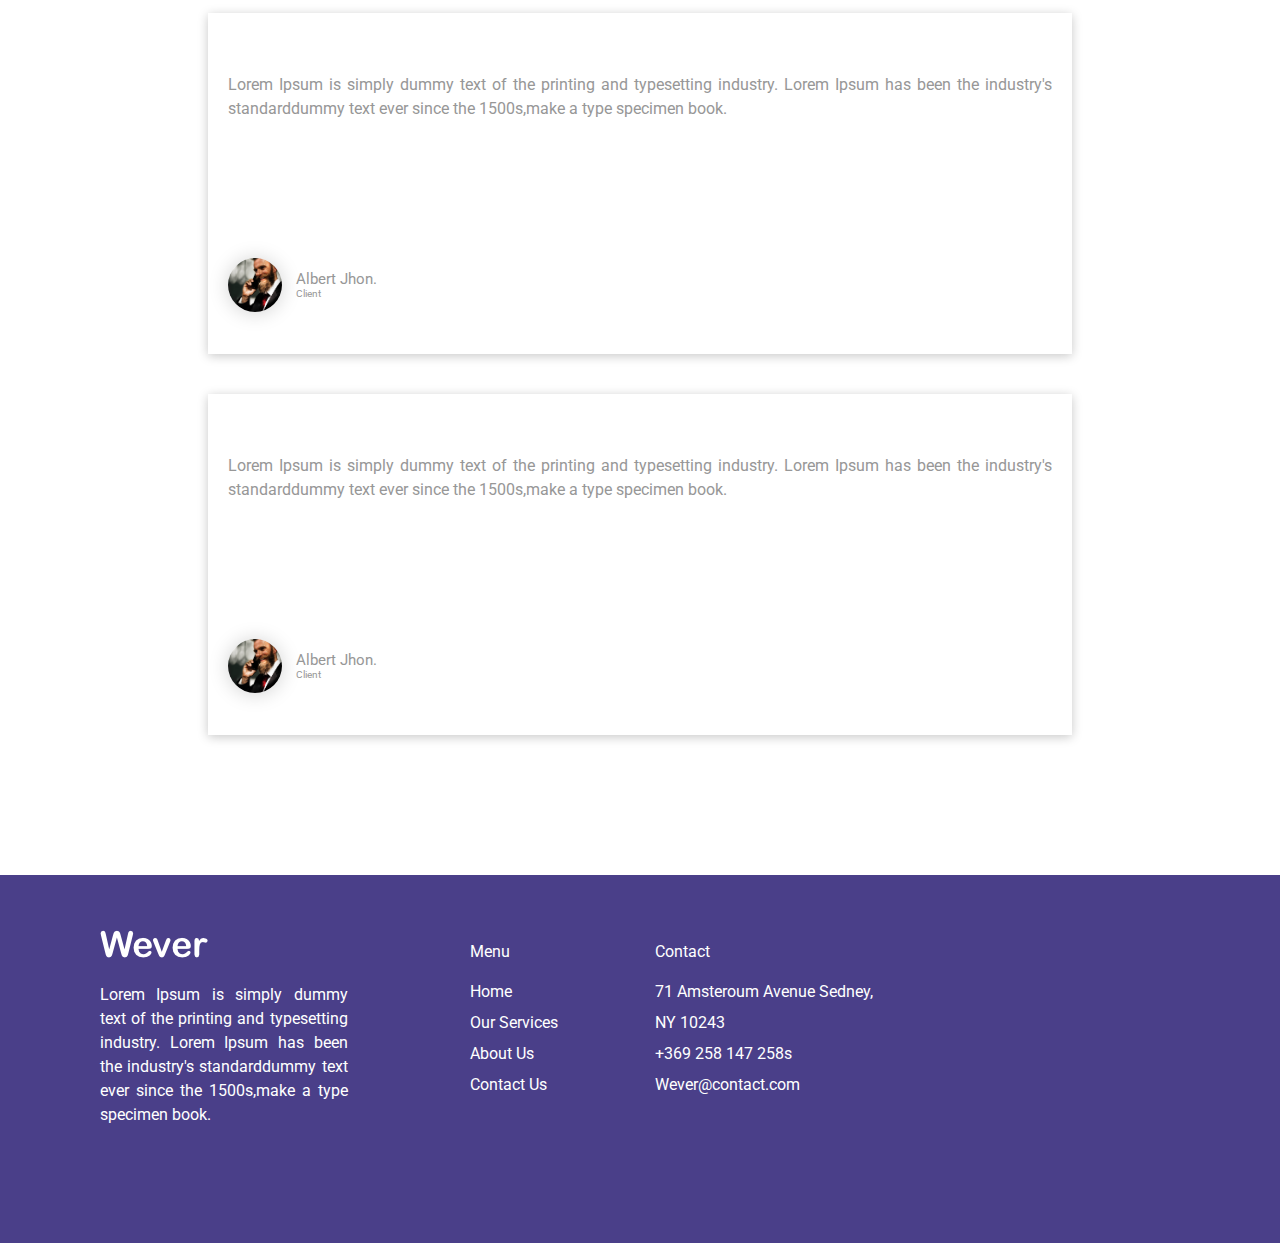
==== commit 5fc443b5: "scroll top, spinner, menu" ====
--- a/index.html
+++ b/index.html
@@ -25,14 +25,48 @@
     </div>
     
     <div class="page-content">
+    <nav class="navbar navbar-expand-lg navbar-light">
+      <div class="container-fluid container--custom">
+        <a class="navbar-brand" href="#">
+          <img src="img/logo.png" alt="Logo">
+        </a>
+        <button class="navbar-toggler toggler-clr" type="button" data-toggle="collapse" data-target="#navbarSupportedContent" aria-controls="navbarSupportedContent" aria-expanded="false" aria-label="Toggle navigation">
+          <span class="navbar-toggler-icon"></span>
+        </button>
+
+        <div class="collapse navbar-collapse" id="navbarSupportedContent">
+          <ul class="navbar-nav ml-auto">
+            <li class="nav-item active">
+              <a class="nav-link" href="#">Home <span class="sr-only">(current)</span></a>
+            </li>
+            <li class="nav-item">
+              <a class="nav-link" href="#">Link</a>
+            </li>
+            <li class="nav-item active">
+              <a class="nav-link" href="#">Home <span class="sr-only">(current)</span></a>
+            </li>
+            <li class="nav-item">
+              <a class="nav-link" href="#">Link</a>
+            </li>
+            <li class="nav-item active">
+              <a class="nav-link" href="#">Home <span class="sr-only">(current)</span></a>
+            </li>
+            <li class="nav-item">
+              <a class="nav-link" href="#">Link</a>
+            </li>
+          </ul>
+        </div>
+      </div>
+    </nav>
+
     <!-- Page Header -->
     <header class="header">
       <div class="container-fluid container--custom">
-        <div class="logo-head__box">
+        <!--<div class="logo-head__box">
           <img src="img/logo.png" alt="Logo">
-        </div>
+        </div>-->
         <div class="header__menu">
-          <nav class="menu">
+          <!--<nav class="menu">
             <input type="checkbox" href="#" class="menu-open" name="menu-open" id="menu-open" />
             <label class="menu-open-button" for="menu-open">
               <span class="lines line-1"></span>
@@ -46,7 +80,7 @@
             <a href="#skills" class="menu-item purple"> <i class="fas fa-file-contract"></i> </a>
             <a href="#team" class="menu-item orange"> <i class="fas fa-users"></i> </a>
             <a href="#review" class="menu-item lightblue"> <i class="fas fa-comments"></i> </a>
-          </nav>
+          </nav>-->
         </div>
         <div class="header__main">
           <h1>Ultimate team for your <span class="color--main">business</span></h1>
@@ -549,7 +583,7 @@
       </div>
     </section>
 
-    <a href="#">
+    <a>
       <div class="to-top">
           <i class="fas fa-arrow-up"></i>
       </div>
@@ -601,7 +635,7 @@
       </div>
     </footer>
     </div>
-    <script src="https://code.jquery.com/jquery-3.2.1.slim.min.js" integrity="sha384-KJ3o2DKtIkvYIK3UENzmM7KCkRr/rE9/Qpg6aAZGJwFDMVNA/GpGFF93hXpG5KkN" crossorigin="anonymous"></script>
+    <script src="https://code.jquery.com/jquery-3.3.1.min.js" integrity="sha256-FgpCb/KJQlLNfOu91ta32o/NMZxltwRo8QtmkMRdAu8=" crossorigin="anonymous"></script>
     <script src="https://cdnjs.cloudflare.com/ajax/libs/popper.js/1.12.3/umd/popper.min.js" integrity="sha384-vFJXuSJphROIrBnz7yo7oB41mKfc8JzQZiCq4NCceLEaO4IHwicKwpJf9c9IpFgh" crossorigin="anonymous"></script>
     <script src="https://maxcdn.bootstrapcdn.com/bootstrap/4.0.0-beta.2/js/bootstrap.min.js" integrity="sha384-alpBpkh1PFOepccYVYDB4do5UnbKysX5WZXm3XxPqe5iKTfUKjNkCk9SaVuEZflJ" crossorigin="anonymous"></script>
     <script src="js/bootstrap.min.js"></script>
--- a/css/spinner.css
+++ b/css/spinner.css
@@ -0,0 +1,42 @@
+.spinner {
+  width: 40px;
+  height: 40px;
+  position: fixed;
+  top: calc(50% - 20px);
+  left: calc(50% - 20px);
+  /*margin: 270px auto;*/
+}
+
+.double-bounce1, .double-bounce2 {
+  width: 100%;
+  height: 100%;
+  border-radius: 50%;
+  background-color: #FF6065;
+  opacity: 0.6;
+  position: absolute;
+  top: 0;
+  left: 0;
+  
+  -webkit-animation: sk-bounce 2.0s infinite ease-in-out;
+  animation: sk-bounce 2.0s infinite ease-in-out;
+}
+
+.double-bounce2 {
+  -webkit-animation-delay: -1.0s;
+  animation-delay: -1.0s;
+}
+
+@-webkit-keyframes sk-bounce {
+  0%, 100% { -webkit-transform: scale(0.0) }
+  50% { -webkit-transform: scale(1.0) }
+}
+
+@keyframes sk-bounce {
+  0%, 100% { 
+    transform: scale(0.0);
+    -webkit-transform: scale(0.0);
+  } 50% { 
+    transform: scale(1.0);
+    -webkit-transform: scale(1.0);
+  }
+}--- a/css/style.css
+++ b/css/style.css
@@ -10,6 +10,26 @@
   position: absolute;
   z-index: 9;
   padding-top: 20px;
+}
+
+nav {
+  position: absolute !important;
+  top: 0 !important;
+  width: 100% !important;
+  z-index: 9999;
+  color: #fff !important;
+}
+
+.navbar-light .navbar-nav .active>.nav-link {
+  color: #fff;
+}
+
+.navbar-light .navbar-toggler {
+  border-color: #fff;
+}
+
+.toggler-clr .navbar-toggler-icon {
+  background-image: url("data:image/svg+xml;charset=utf8,%3Csvg viewBox='0 0 32 32' xmlns='http://www.w3.org/2000/svg'%3E%3Cpath stroke='rgba(255,255,255, 1)' stroke-width='2' stroke-linecap='round' stroke-miterlimit='10' d='M4 8h24M4 16h24M4 24h24'/%3E%3C/svg%3E");
 }
 
 .header {
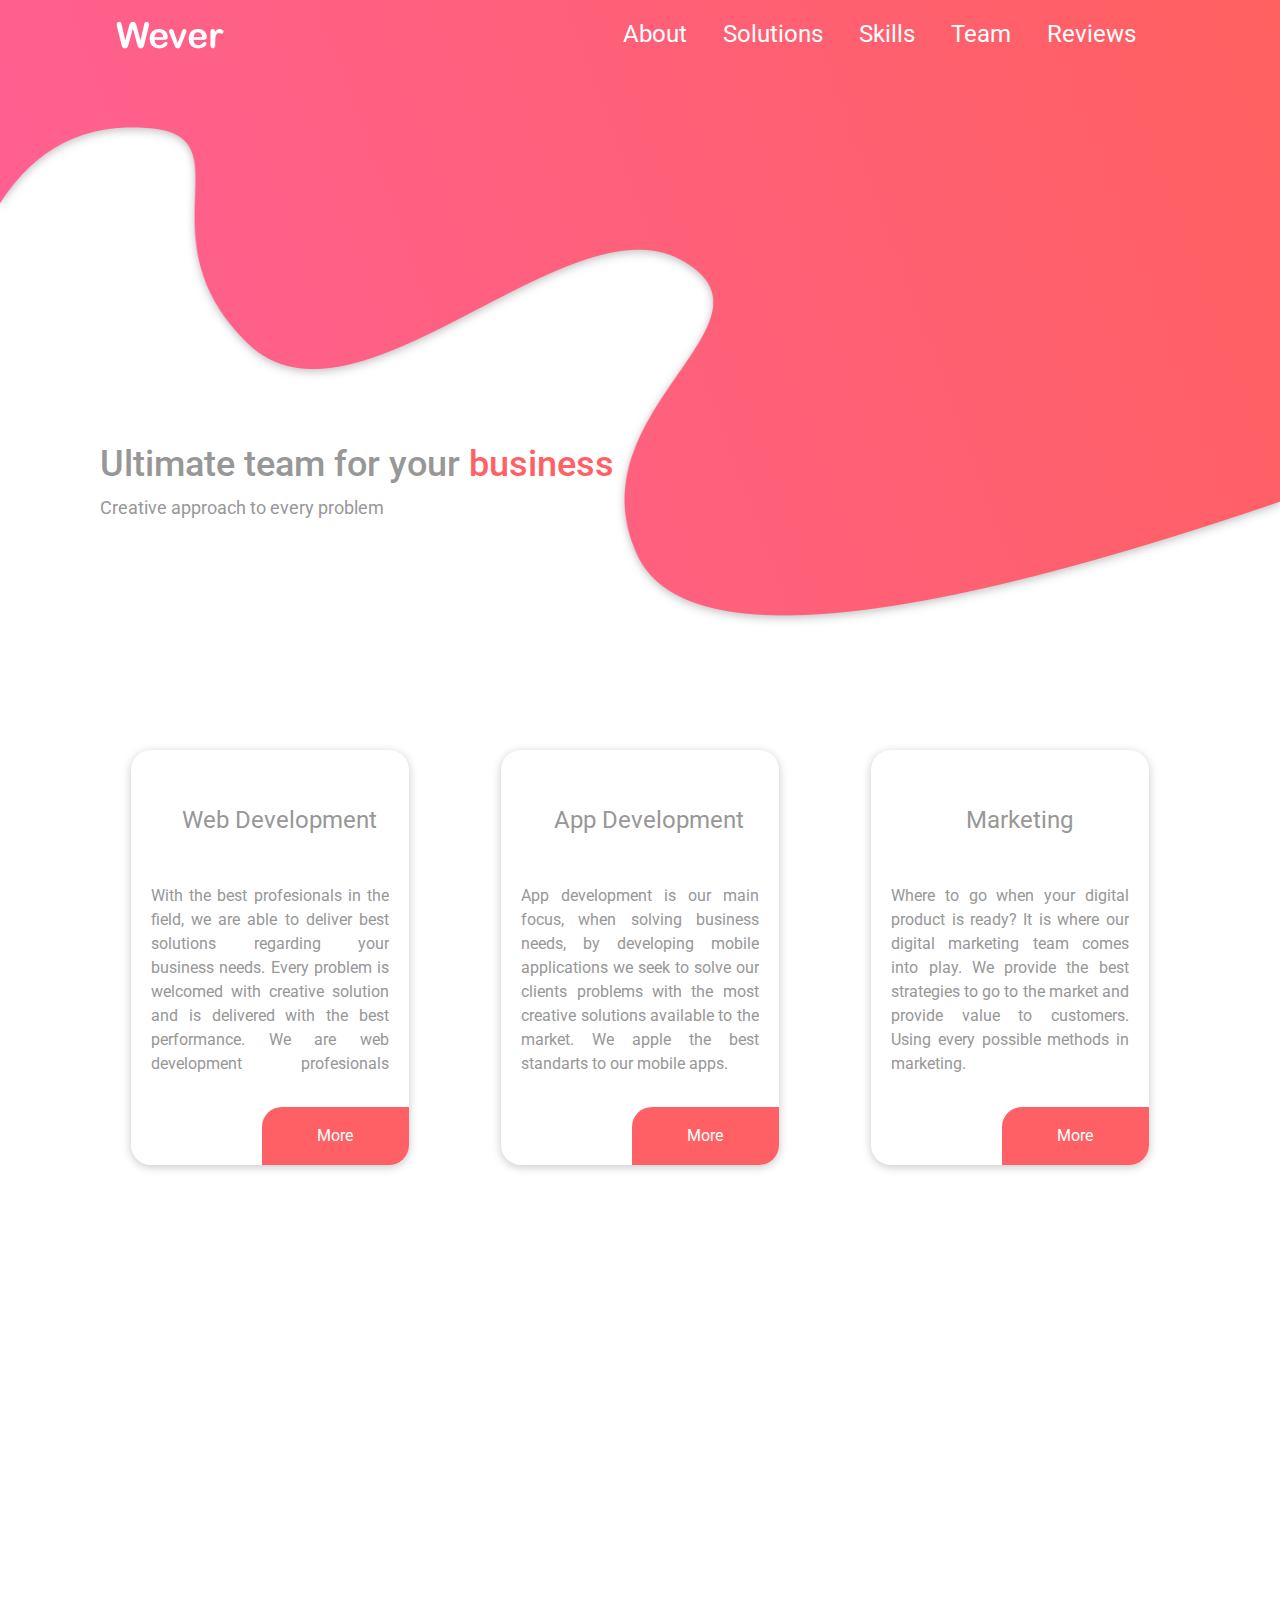
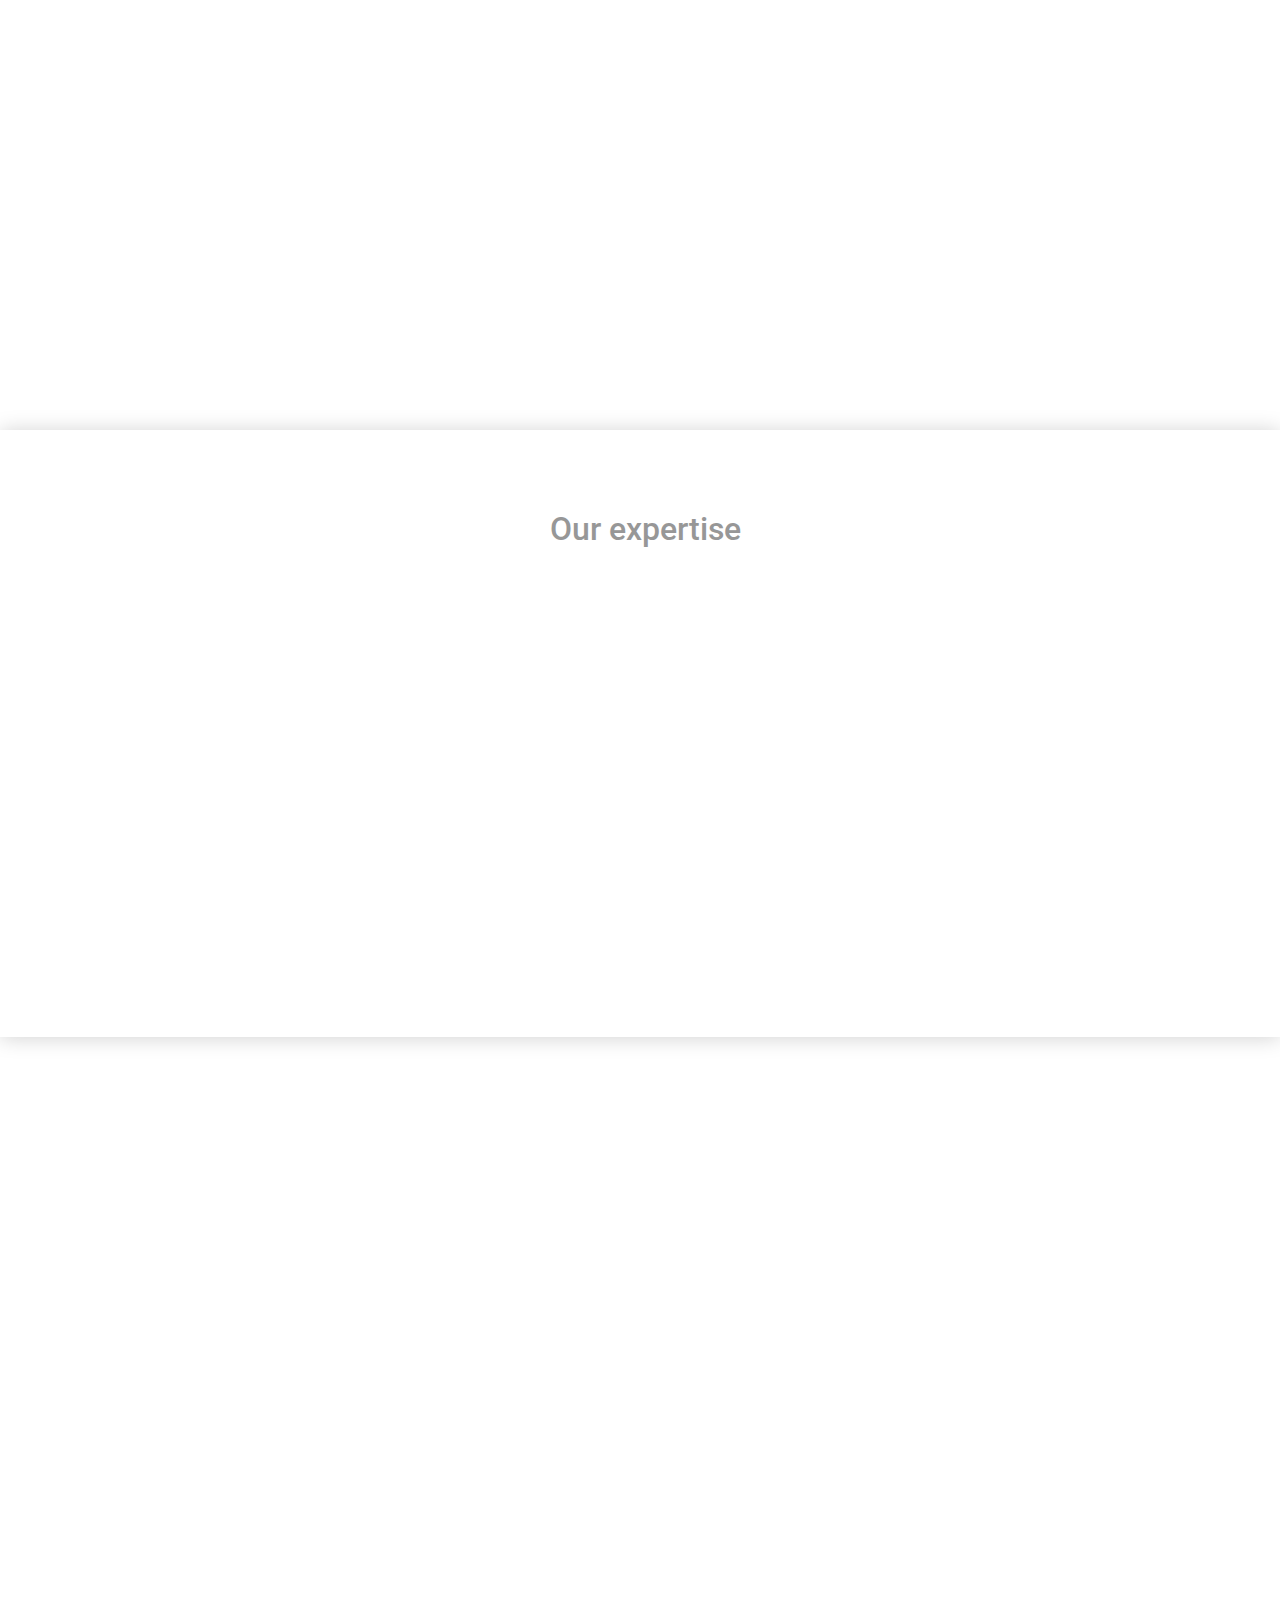
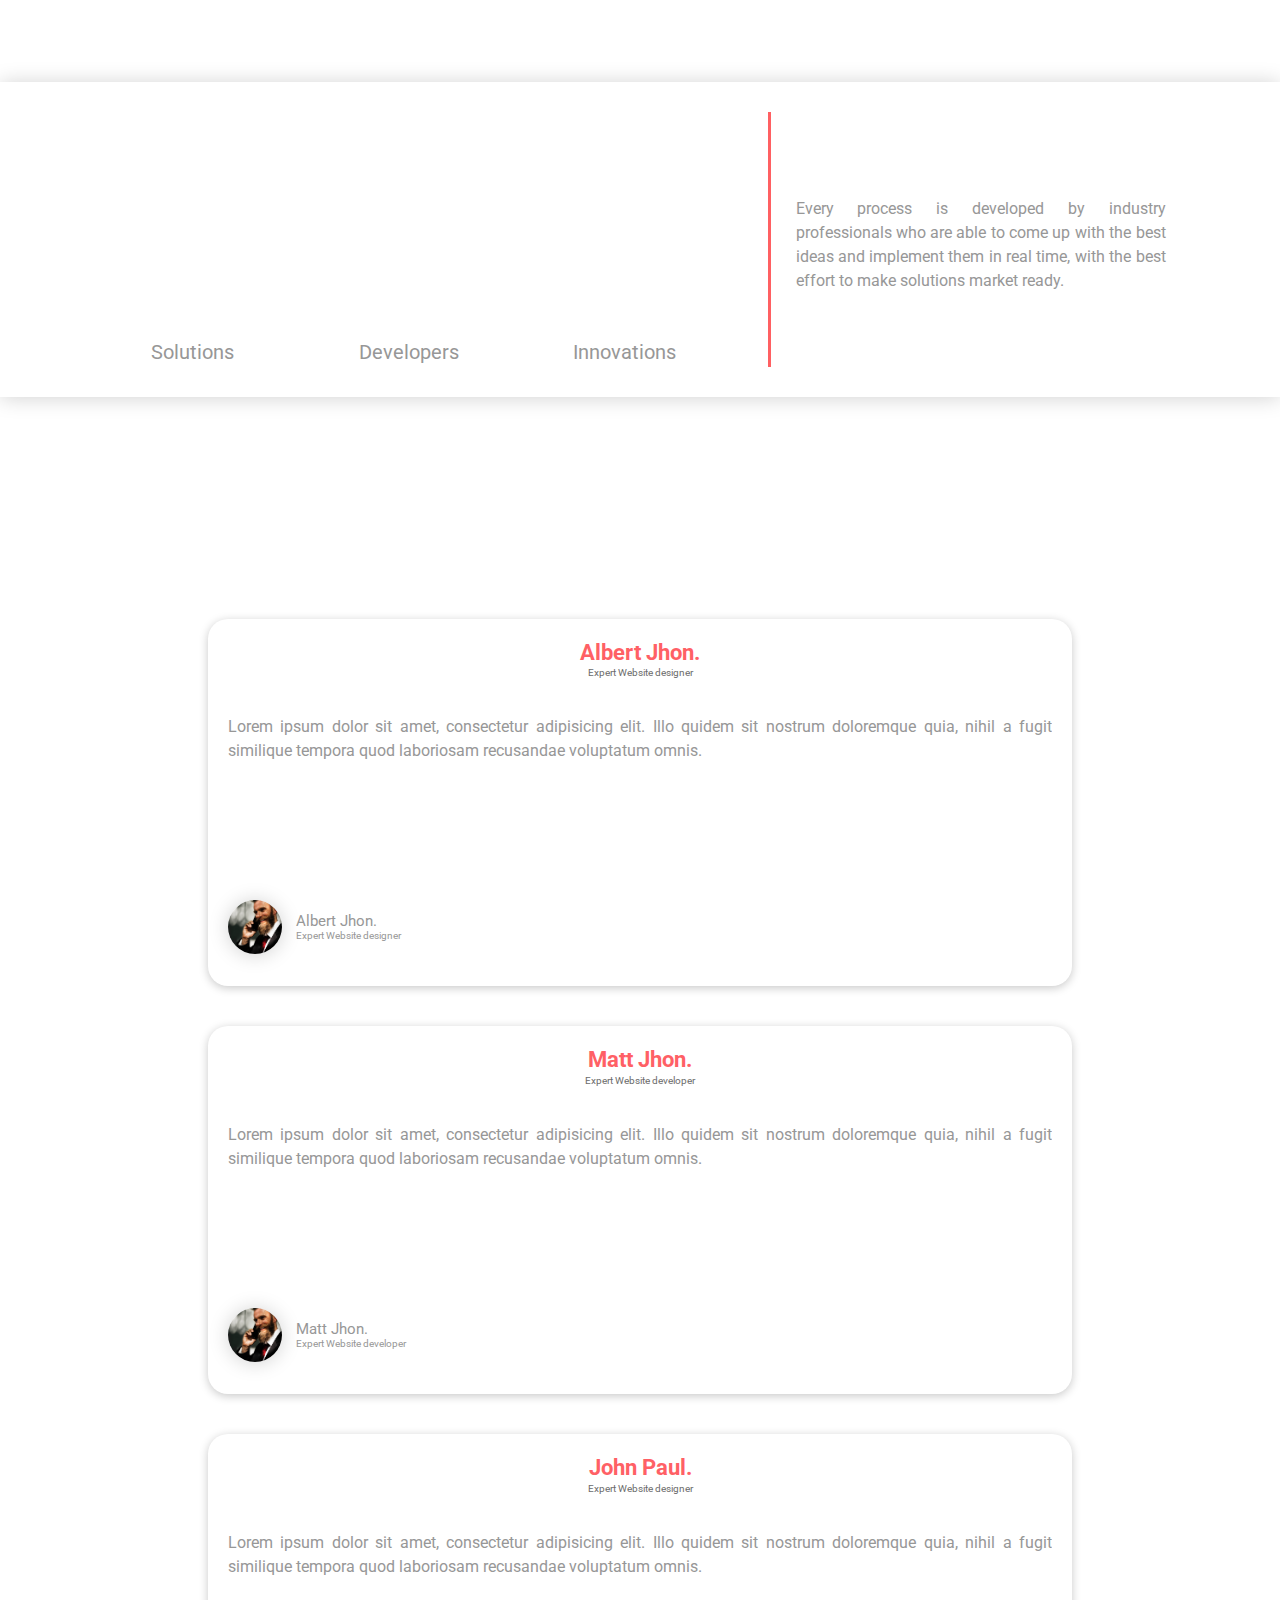
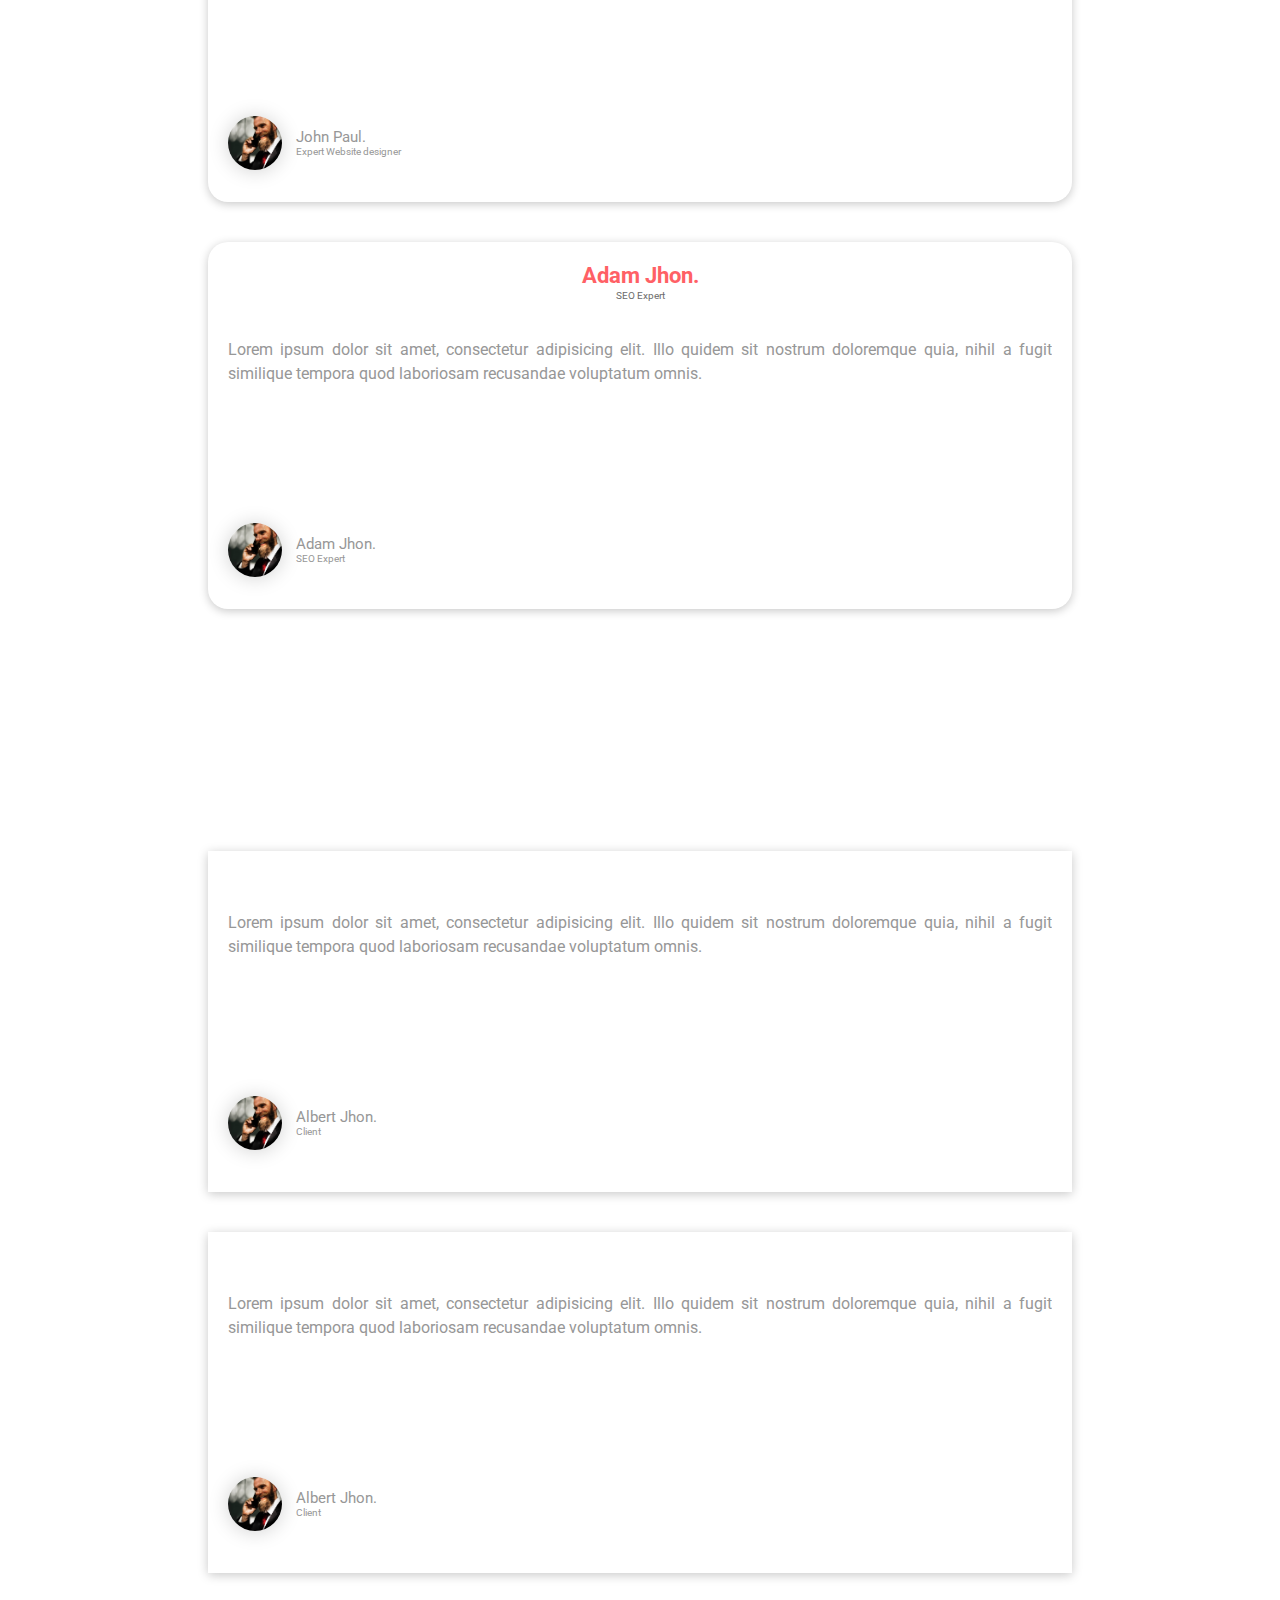
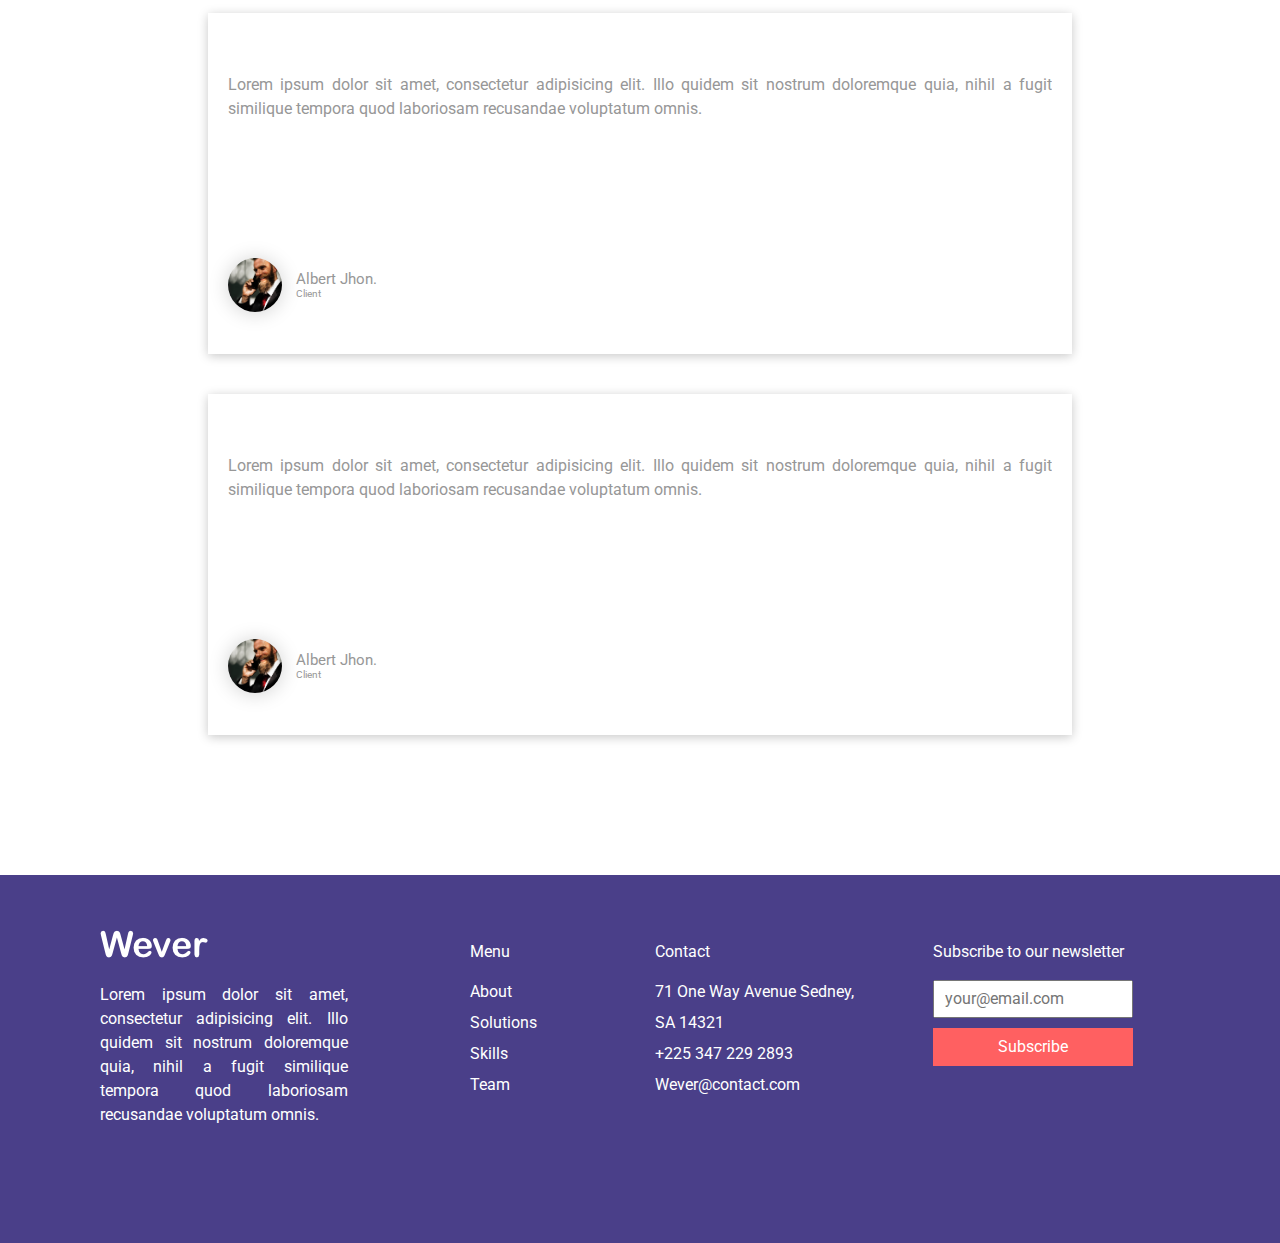
==== commit 292fd411: "final modifications" ====
--- a/index.html
+++ b/index.html
@@ -37,22 +37,19 @@
         <div class="collapse navbar-collapse" id="navbarSupportedContent">
           <ul class="navbar-nav ml-auto">
             <li class="nav-item active">
-              <a class="nav-link" href="#">Home <span class="sr-only">(current)</span></a>
+              <a class="nav-link" href="#about">About</a>
             </li>
             <li class="nav-item">
-              <a class="nav-link" href="#">Link</a>
+              <a class="nav-link" href="#progress">Solutions</a>
+            </li>
+            <li class="nav-item">
+              <a class="nav-link" href="#skills">Skills</a>
             </li>
             <li class="nav-item active">
-              <a class="nav-link" href="#">Home <span class="sr-only">(current)</span></a>
+              <a class="nav-link" href="#team">Team</a>
             </li>
             <li class="nav-item">
-              <a class="nav-link" href="#">Link</a>
-            </li>
-            <li class="nav-item active">
-              <a class="nav-link" href="#">Home <span class="sr-only">(current)</span></a>
-            </li>
-            <li class="nav-item">
-              <a class="nav-link" href="#">Link</a>
+              <a class="nav-link" href="#review">Reviews</a>
             </li>
           </ul>
         </div>
@@ -73,7 +70,12 @@
               <span class="lines line-2"></span>
               <span class="lines line-3"></span>
             </label>
-
+            main-services
+            about
+            progress
+            skills
+            team
+            review
             <a href="#main-services" class="menu-item"> <i class="fas fa-code"></i></a>
             <a href="#about" class="menu-item green"> <i class="fas fa-building"></i> </a>
             <a href="#progress" class="menu-item red"> <i class="fas fa-chart-pie"></i> </a>
@@ -359,7 +361,7 @@
                 <span class="carousels-team__role">Expert Website designer</span>
               </div>
               <div class="carousels-team__content">
-                <p class="scrollable-box">Lorem Ipsum is simply dummy text of the printing and typesetting industry. Lorem Ipsum has been the industry's standarddummy text ever since the 1500s,make a type specimen book.</p>
+                <p class="scrollable-box">Lorem ipsum dolor sit amet, consectetur adipisicing elit. Illo quidem sit nostrum doloremque quia, nihil a fugit similique tempora quod laboriosam recusandae voluptatum omnis.</p>
               </div>
               <div class="carousels-team__footer">
                 <div class="carousels-team__img">
@@ -381,19 +383,19 @@
           
             <div class="carousels-team__box">
               <div class="carousels-team__header text-center color--main">
-                <p>Albert Jhon.</p>
-                <span class="carousels-team__role">Expert Website designer</span>
+                <p>Matt Jhon.</p>
+                <span class="carousels-team__role">Expert Website developer</span>
               </div>
               <div class="carousels-team__content">
-                <p class="scrollable-box">Lorem Ipsum is simply dummy text of the printing and typesetting industry. Lorem Ipsum has been the industry's standarddummy text ever since the 1500s,make a type specimen book.</p>
+                <p class="scrollable-box">Lorem ipsum dolor sit amet, consectetur adipisicing elit. Illo quidem sit nostrum doloremque quia, nihil a fugit similique tempora quod laboriosam recusandae voluptatum omnis.</p>
               </div>
               <div class="carousels-team__footer">
                 <div class="carousels-team__img">
                   <img src="img/team-member.jpg" alt="">
                 </div>
                 <div class="carousels-team__fcontent">
-                  <p>Albert Jhon.</p>
-                  <p>Expert Website designer</p>
+                  <p>Matt Jhon.</p>
+                  <p>Expert Website developer</p>
                 </div>
                 <div class="carousels-team__social">
                   <a href="#"><i class="fab fa-linkedin"></i></a>
@@ -407,18 +409,18 @@
           
             <div class="carousels-team__box">
               <div class="carousels-team__header text-center color--main">
-                <p>Albert Jhon.</p>
+                <p>John Paul.</p>
                 <span class="carousels-team__role">Expert Website designer</span>
               </div>
               <div class="carousels-team__content">
-                <p class="scrollable-box">Lorem Ipsum is simply dummy text of the printing and typesetting industry. Lorem Ipsum has been the industry's standarddummy text ever since the 1500s,make a type specimen book.</p>
+                <p class="scrollable-box">Lorem ipsum dolor sit amet, consectetur adipisicing elit. Illo quidem sit nostrum doloremque quia, nihil a fugit similique tempora quod laboriosam recusandae voluptatum omnis.</p>
               </div>
               <div class="carousels-team__footer">
                 <div class="carousels-team__img">
                   <img src="img/team-member.jpg" alt="">
                 </div>
                 <div class="carousels-team__fcontent">
-                  <p>Albert Jhon.</p>
+                  <p>John Paul.</p>
                   <p>Expert Website designer</p>
                 </div>
                 <div class="carousels-team__social">
@@ -431,19 +433,19 @@
 
             <div class="carousels-team__box">
               <div class="carousels-team__header text-center color--main">
-                <p>Albert Jhon.</p>
-                <span class="carousels-team__role">Expert Website designer</span>
+                <p>Adam Jhon.</p>
+                <span class="carousels-team__role">SEO Expert</span>
               </div>
               <div class="carousels-team__content">
-                <p class="scrollable-box">Lorem Ipsum is simply dummy text of the printing and typesetting industry. Lorem Ipsum has been the industry's standarddummy text ever since the 1500s,make a type specimen book.</p>
+                <p class="scrollable-box">Lorem ipsum dolor sit amet, consectetur adipisicing elit. Illo quidem sit nostrum doloremque quia, nihil a fugit similique tempora quod laboriosam recusandae voluptatum omnis.</p>
               </div>
               <div class="carousels-team__footer">
                 <div class="carousels-team__img">
                   <img src="img/team-member.jpg" alt="">
                 </div>
                 <div class="carousels-team__fcontent">
-                  <p>Albert Jhon.</p>
-                  <p>Expert Website designer</p>
+                  <p>Adam Jhon.</p>
+                  <p>SEO Expert</p>
                 </div>
                 <div class="carousels-team__social">
                   <a href="#"><i class="fab fa-linkedin"></i></a>
@@ -474,7 +476,7 @@
                 <i class="fas fa-star"></i>
               </div>
               <div class="carousels-review__content">
-                <p class="scrollable-box">Lorem Ipsum is simply dummy text of the printing and typesetting industry. Lorem Ipsum has been the industry's standarddummy text ever since the 1500s,make a type specimen book.</p>
+                <p class="scrollable-box">Lorem ipsum dolor sit amet, consectetur adipisicing elit. Illo quidem sit nostrum doloremque quia, nihil a fugit similique tempora quod laboriosam recusandae voluptatum omnis.</p>
               </div>
               <div class="carousels-review__footer">
                 <div class="carousels-review__img">
@@ -503,7 +505,7 @@
                 <i class="fas fa-star"></i>
               </div>
               <div class="carousels-review__content">
-                <p class="scrollable-box">Lorem Ipsum is simply dummy text of the printing and typesetting industry. Lorem Ipsum has been the industry's standarddummy text ever since the 1500s,make a type specimen book.</p>
+                <p class="scrollable-box">Lorem ipsum dolor sit amet, consectetur adipisicing elit. Illo quidem sit nostrum doloremque quia, nihil a fugit similique tempora quod laboriosam recusandae voluptatum omnis.</p>
               </div>
               <div class="carousels-review__footer">
                 <div class="carousels-review__img">
@@ -532,7 +534,7 @@
                 <i class="fas fa-star"></i>
               </div>
               <div class="carousels-review__content">
-                <p class="scrollable-box">Lorem Ipsum is simply dummy text of the printing and typesetting industry. Lorem Ipsum has been the industry's standarddummy text ever since the 1500s,make a type specimen book.</p>
+                <p class="scrollable-box">Lorem ipsum dolor sit amet, consectetur adipisicing elit. Illo quidem sit nostrum doloremque quia, nihil a fugit similique tempora quod laboriosam recusandae voluptatum omnis.</p>
               </div>
               <div class="carousels-review__footer">
                 <div class="carousels-review__img">
@@ -559,7 +561,7 @@
                 <i class="fas fa-star"></i>
               </div>
               <div class="carousels-review__content">
-                <p class="scrollable-box">Lorem Ipsum is simply dummy text of the printing and typesetting industry. Lorem Ipsum has been the industry's standarddummy text ever since the 1500s,make a type specimen book.</p>
+                <p class="scrollable-box">Lorem ipsum dolor sit amet, consectetur adipisicing elit. Illo quidem sit nostrum doloremque quia, nihil a fugit similique tempora quod laboriosam recusandae voluptatum omnis.</p>
               </div>
               <div class="carousels-review__footer">
                 <div class="carousels-review__img">
@@ -584,7 +586,7 @@
     </section>
 
     <a>
-      <div class="to-top">
+      <div id="to-top" class="to-top">
           <i class="fas fa-arrow-up"></i>
       </div>
     </a>
@@ -597,7 +599,9 @@
             <div class="footer__logo">
               <img src="img/logo.png" alt="logo">
             </div>
-            <p class="text-justify">Lorem Ipsum is simply dummy text of the printing and typesetting industry. Lorem Ipsum has been the industry's standarddummy text ever since the 1500s,make a type specimen book. </p>
+            <p class="text-justify">
+              Lorem ipsum dolor sit amet, consectetur adipisicing elit. Illo quidem sit nostrum doloremque quia, nihil a fugit similique tempora quod laboriosam recusandae voluptatum omnis.
+            </p>
             <div class="footer__social">
               <a href="#"><i class="fab fa-linkedin"></i></a>
               <a href="#"><i class="fab fa-facebook-square"></i></a>
@@ -608,28 +612,28 @@
           <div class="col-md-2 offset-md-1 footer__col">
             <p>Menu</p>
             <ul class="list-unstyled">
-              <li>Home</li>
-              <li>Our Services</li>
-              <li>About Us</li>
-              <li>Contact Us</li>
+              <li><a href="#about">About</a></li>
+              <li><a href="#progress">Solutions</a></li>
+              <li><a href="#skills">Skills</a></li>
+              <li><a href="#team">Team</a></li>
             </ul>
           </div>
 
           <div class="col-md-3 footer__col">
             <p>Contact</p>
             <ul class="list-unstyled">
-              <li>71 Amsteroum Avenue Sedney, </li>
-              <li>NY 10243</li>
-              <li>+369 258 147 258s</li>
+              <li>71 One Way Avenue Sedney, </li>
+              <li>SA 14321</li>
+              <li>+225 347 229 2893</li>
               <li>Wever@contact.com</li>
             </ul>
           </div>
 
-          <!--<div class="col-md-3 footer__col">
+          <div class="col-md-3 footer__col">
             <p>Subscribe to our newsletter</p>
             <input class="footer__email" type="email" placeholder="your@email.com">
             <button class="footer__btn">Subscribe</button>
-          </div>-->
+          </div>
 
         </div>
       </div>
--- a/css/style.css
+++ b/css/style.css
@@ -465,6 +465,7 @@
 }
 
 .to-top {
+  display: none;
   z-index: 999;
   position: fixed;
   bottom: 30px;
@@ -569,4 +570,13 @@
 .owl-carousel.row {
   margin-left: 0;
   margin-right: 0;
+}
+
+footer a {
+  color: #fff;
+}
+
+footer a:hover {
+  color: #fff;
+  text-decoration: none;
 }--- a/css/responsive.css
+++ b/css/responsive.css
@@ -126,6 +126,10 @@
     overflow: hidden;
   }
 
+  nav {
+    background: linear-gradient(to left, #FF6060, #FF6095);
+  }
+
   .header__path {
     width: auto;
   }
@@ -160,11 +164,25 @@
   .video-box__oval {
     right: -335px;
   }
+
+  .footer__email,
+  .footer__btn {
+    width: 100%;
+  }
 }
 
 @media (min-width: 922px) and (max-width: 1199.98px) {
   .video-box__oval {
     right: -250px;
+  }
+
+  .owl-carousel {
+    width: 95%;
+  }
+
+  .owl-carousel.row {
+    margin-left: auto;
+    margin-right: auto;
   }
 }
 
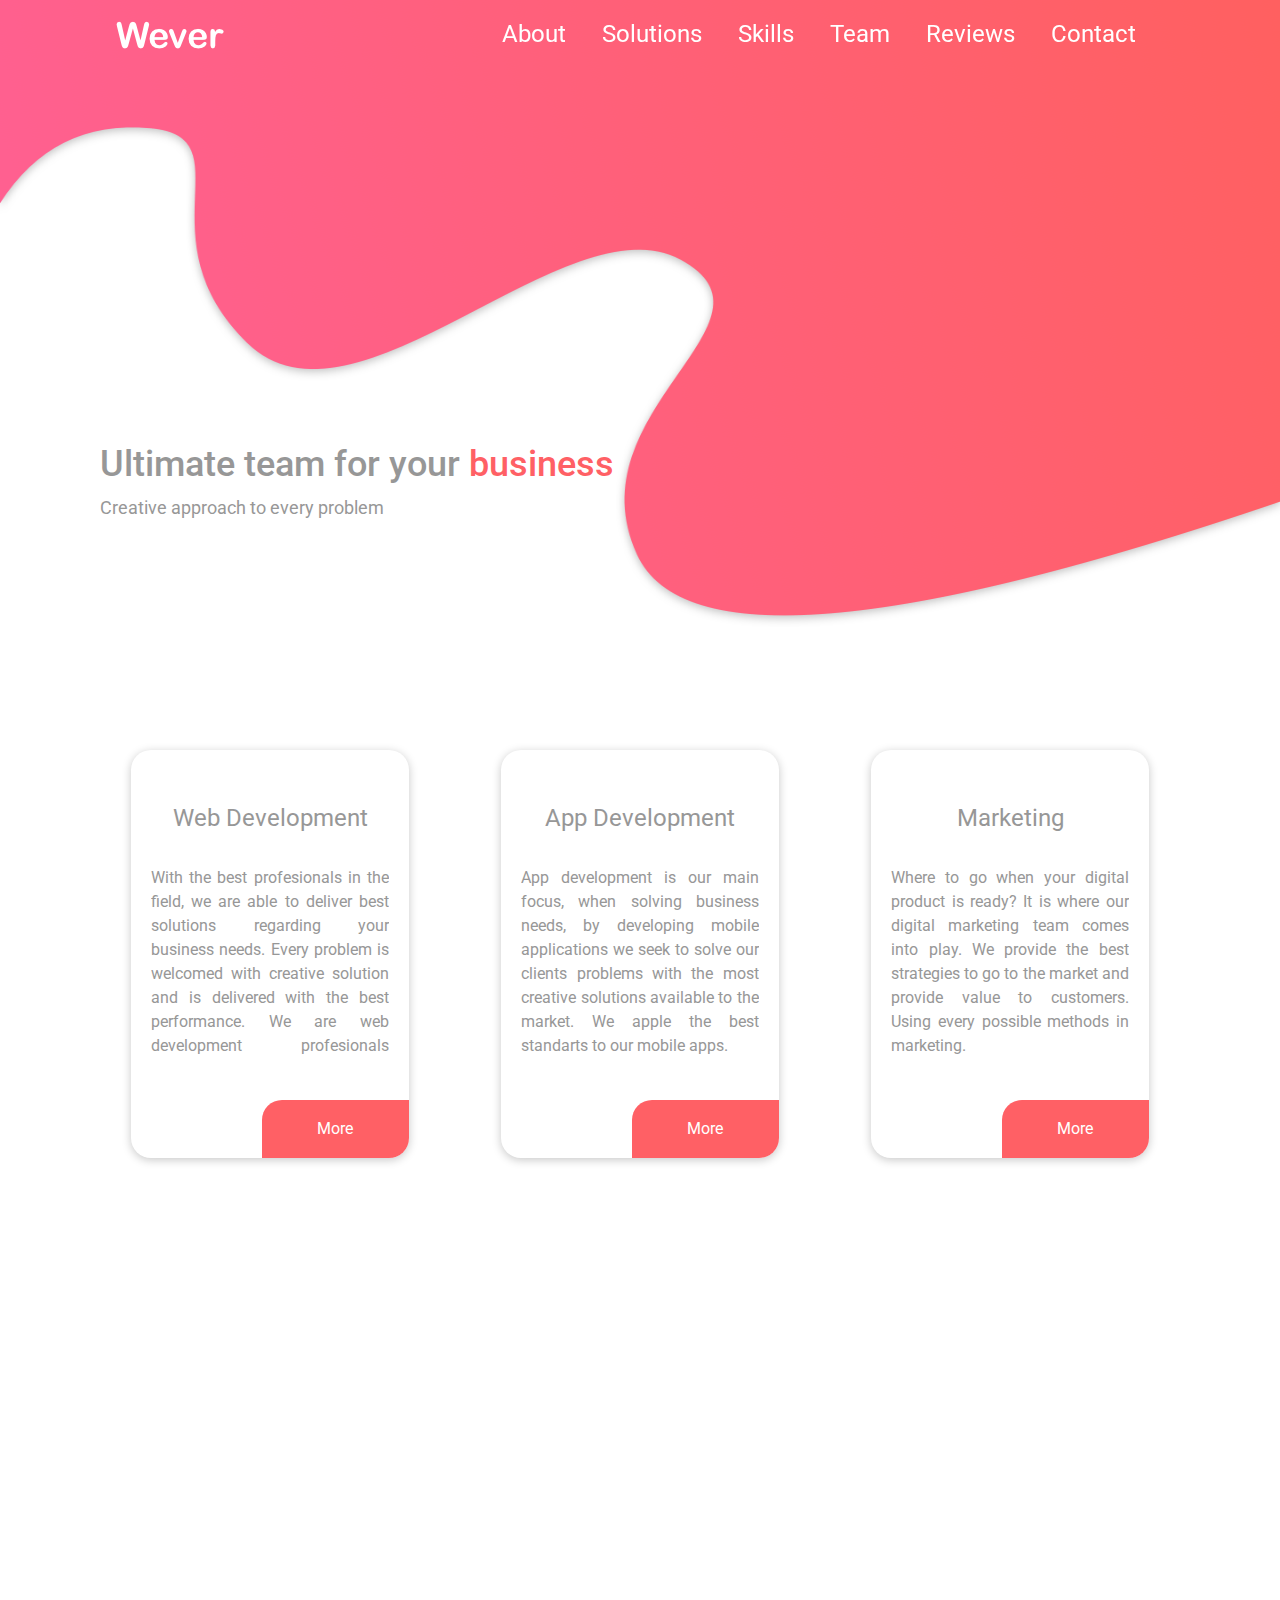
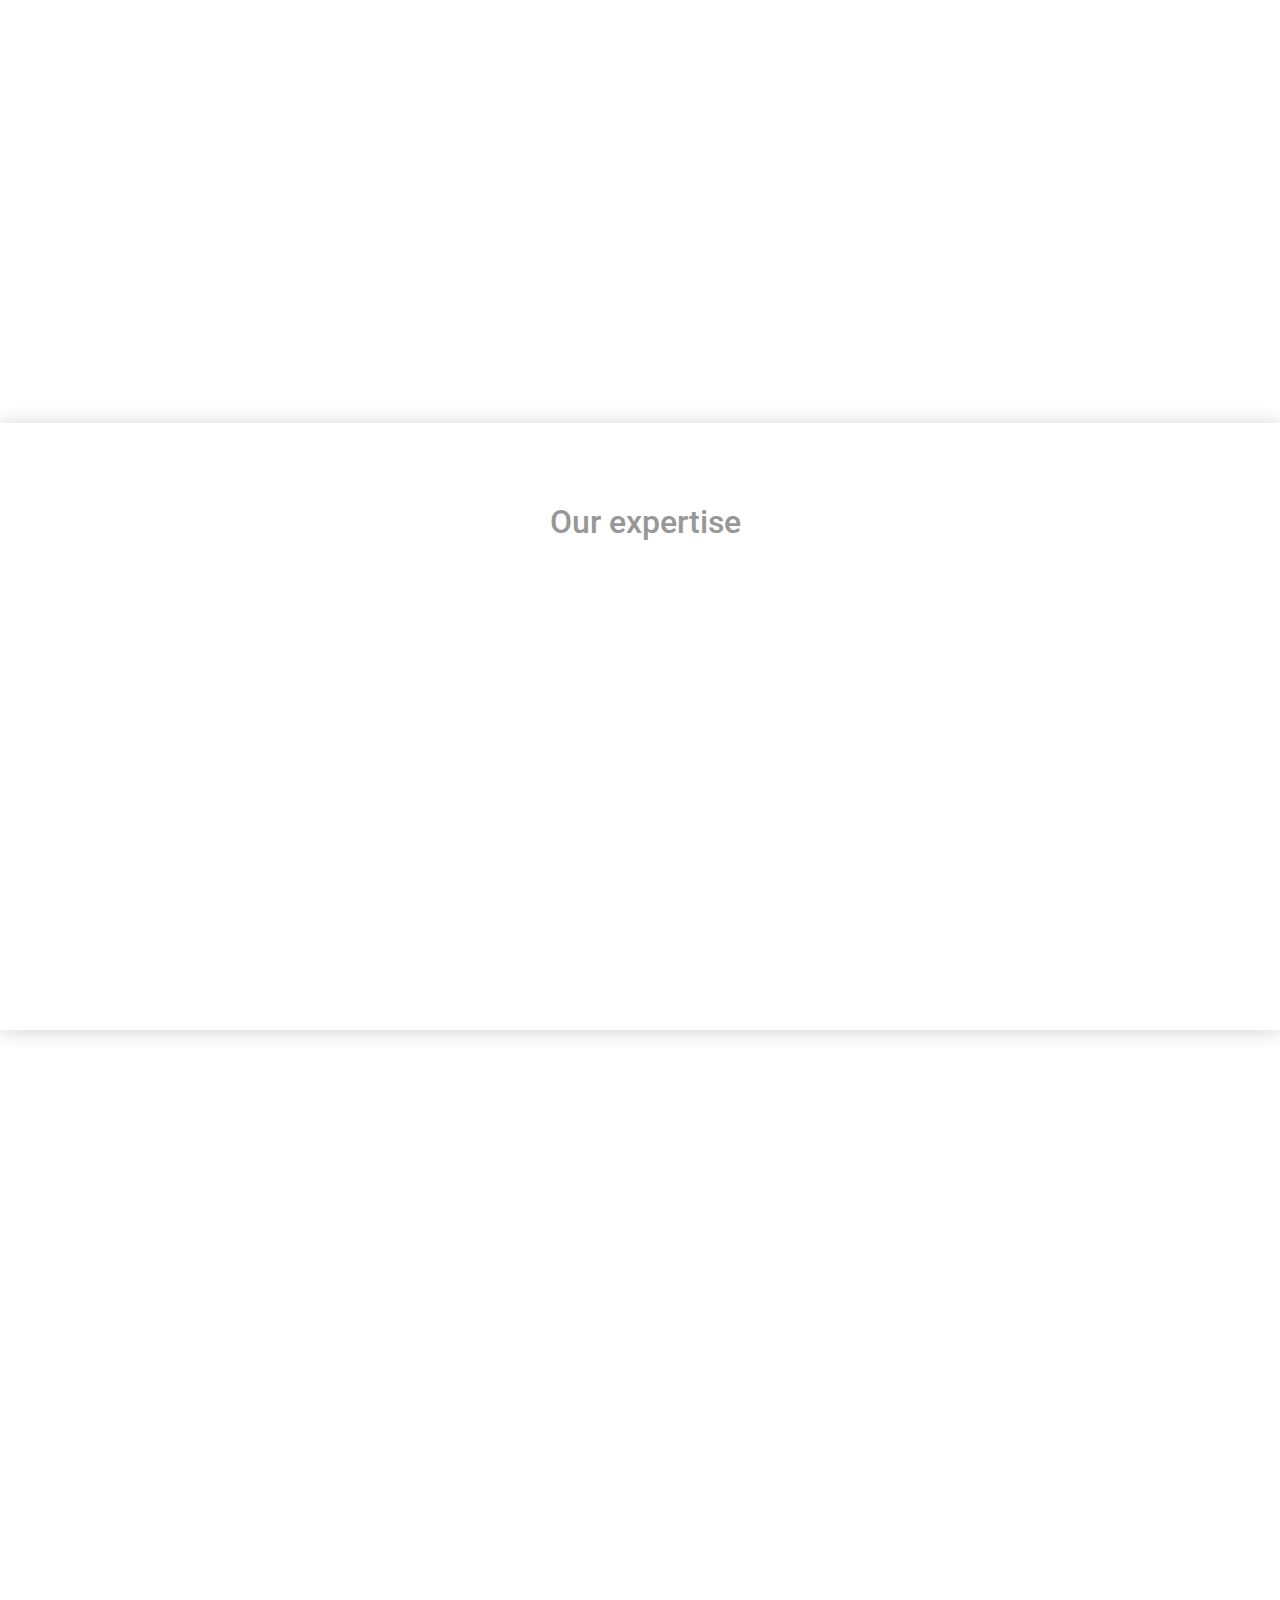
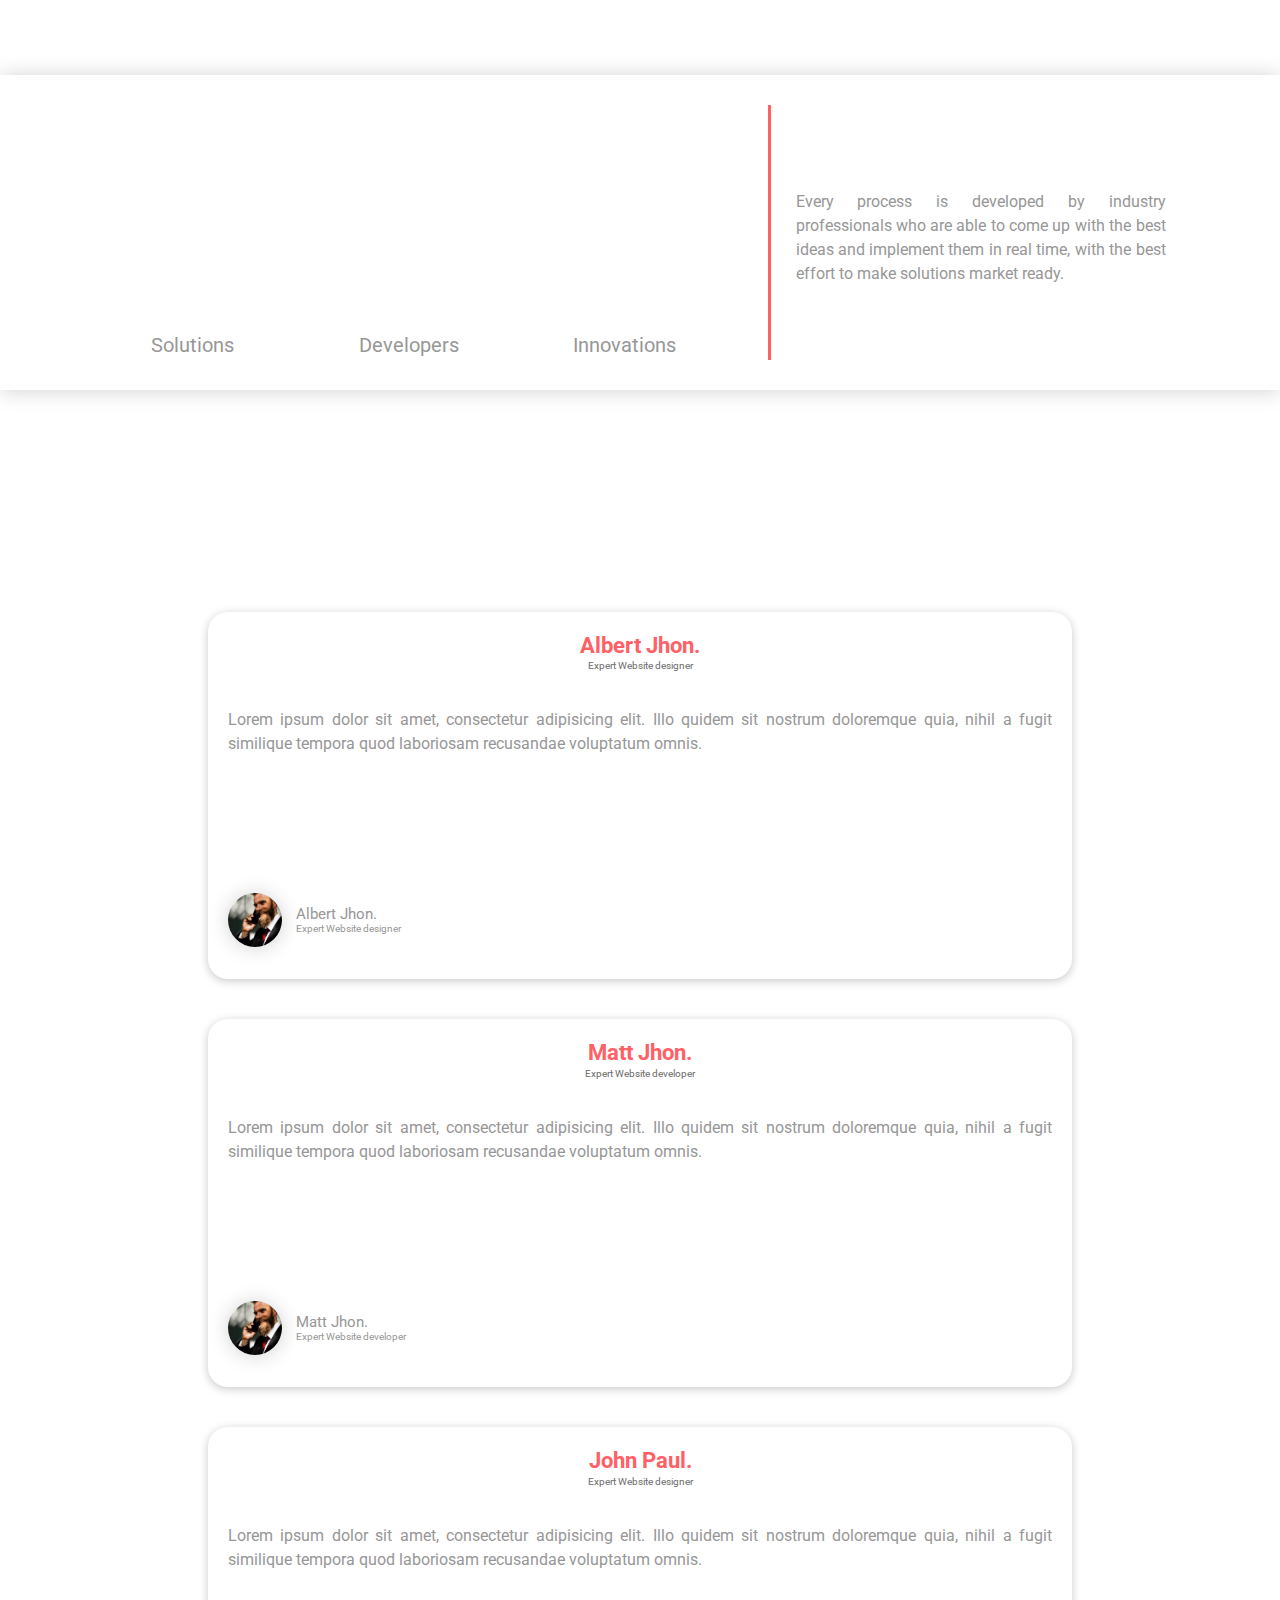
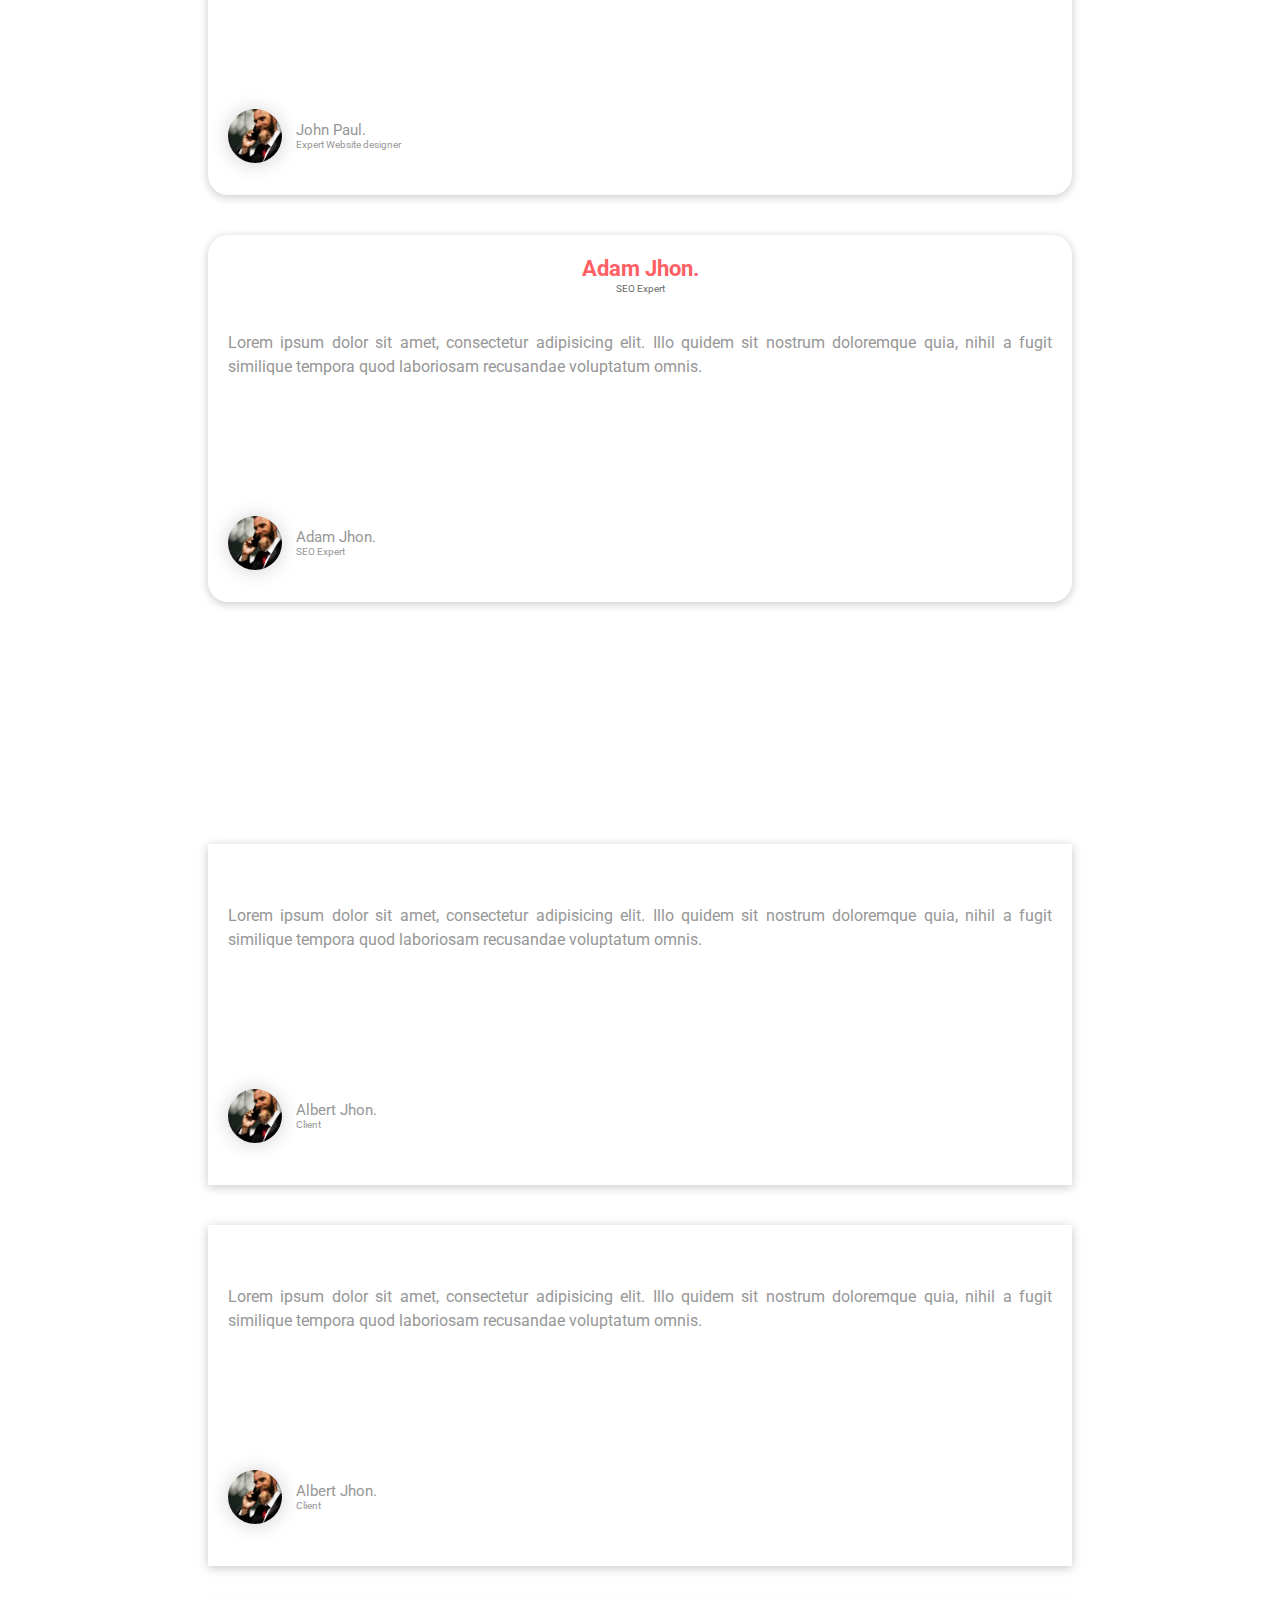
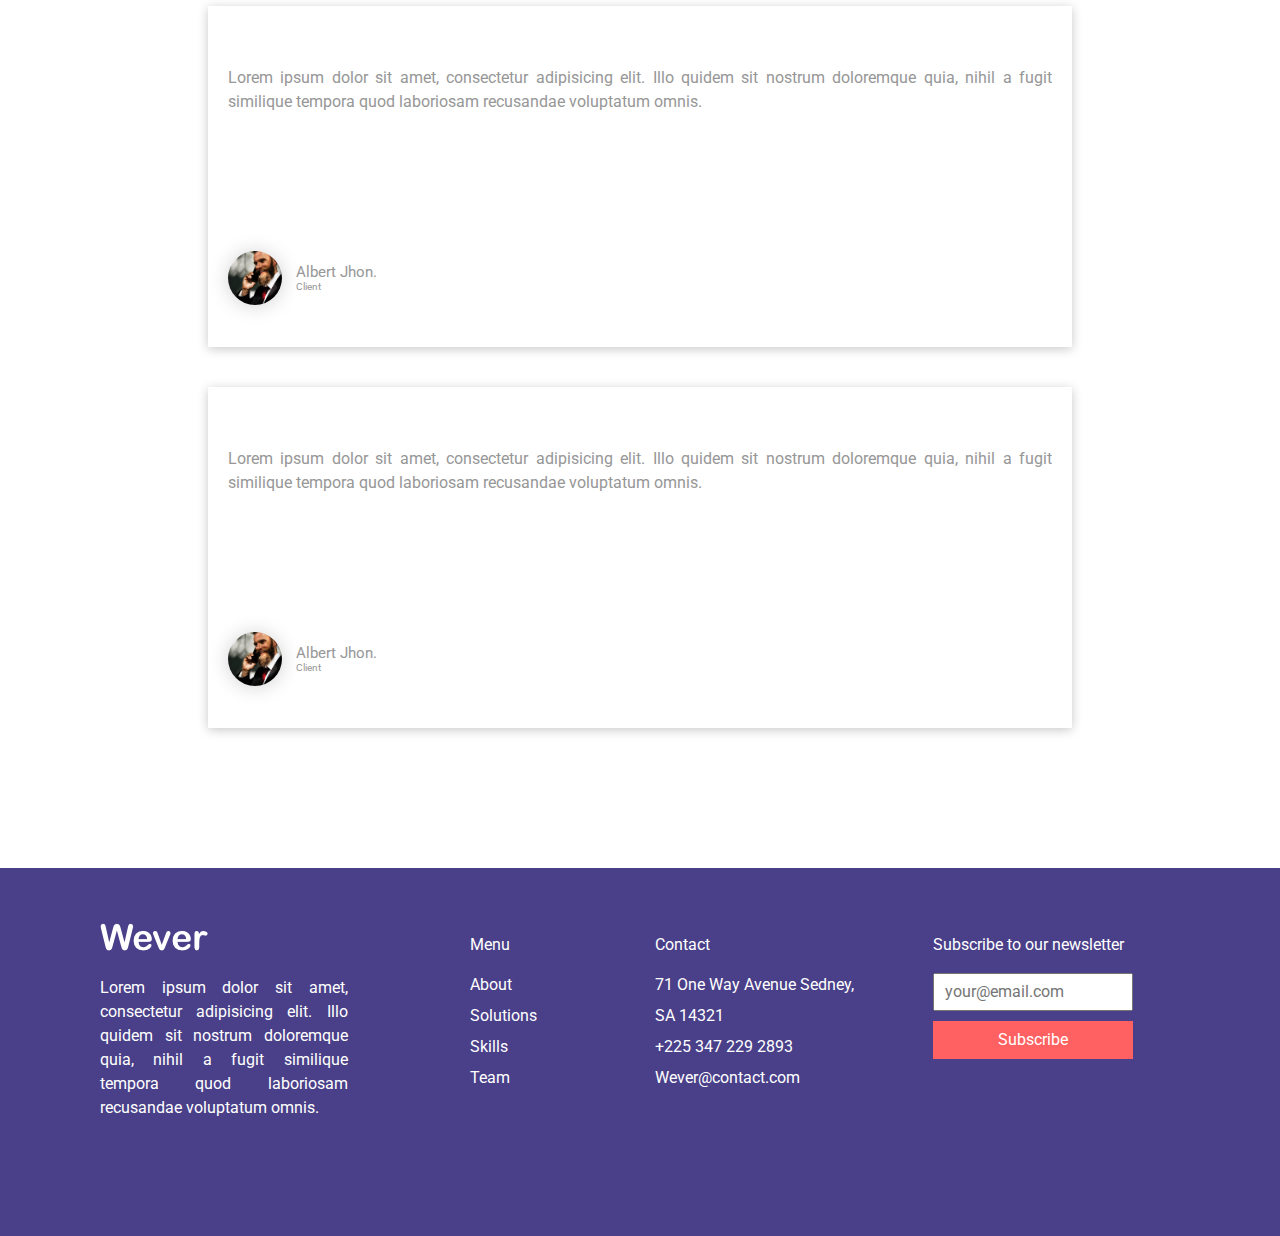
==== commit 873b4146: "menu bar, and scrolbar hide" ====
--- a/index.html
+++ b/index.html
@@ -24,10 +24,10 @@
       <div class="double-bounce2"></div>
     </div>
     
-    <div class="page-content">
-    <nav class="navbar navbar-expand-lg navbar-light">
+    <div id="top" class="page-content">
+    <nav class="navbar navbar-expand-lg navbar-light fixed-top">
       <div class="container-fluid container--custom">
-        <a class="navbar-brand" href="#">
+        <a class="navbar-brand" href="#top">
           <img src="img/logo.png" alt="Logo">
         </a>
         <button class="navbar-toggler toggler-clr" type="button" data-toggle="collapse" data-target="#navbarSupportedContent" aria-controls="navbarSupportedContent" aria-expanded="false" aria-label="Toggle navigation">
@@ -50,6 +50,9 @@
             </li>
             <li class="nav-item">
               <a class="nav-link" href="#review">Reviews</a>
+            </li>
+            <li class="nav-item">
+              <a class="nav-link" href="#foot">Contact</a>
             </li>
           </ul>
         </div>
@@ -591,7 +594,7 @@
       </div>
     </a>
 
-    <footer>
+    <footer id="foot">
       <div class="container-fluid container--custom">
         <div class="row">
 
--- a/css/style.css
+++ b/css/style.css
@@ -13,19 +13,24 @@
 }
 
 nav {
-  position: absolute !important;
-  top: 0 !important;
-  width: 100% !important;
   z-index: 9999;
   color: #fff !important;
 }
 
+.nav-color {
+  background: linear-gradient(to left, #FF6060, #FF6095);
+}
+
 .navbar-light .navbar-nav .active>.nav-link {
   color: #fff;
 }
 
 .navbar-light .navbar-toggler {
   border-color: #fff;
+}
+
+.navbar-toggler:focus {
+  outline: none;
 }
 
 .toggler-clr .navbar-toggler-icon {
@@ -107,14 +112,17 @@
 }
 
 .feature-services__icon {
+  display: block;
+  margin: 0 auto 15px;
   font-size: 40px;
-  margin-right: 18px;
+  /*margin-right: 18px;*/
 }
 
 .feature-services__title {
   display: inline-block;
   position: relative;
   bottom: 5px;
+  margin-bottom: 0;
 }
 
 .feature-services__button {
@@ -424,7 +432,11 @@
 
 .scrollable-box {
   overflow-y: scroll;
-  /*padding-right: 7px;*/
+}
+
+.scrollable-box::-webkit-scrollbar {
+    width: 0px;  
+    background: transparent; 
 }
 
 /*.scrollable-box::-webkit-scrollbar {
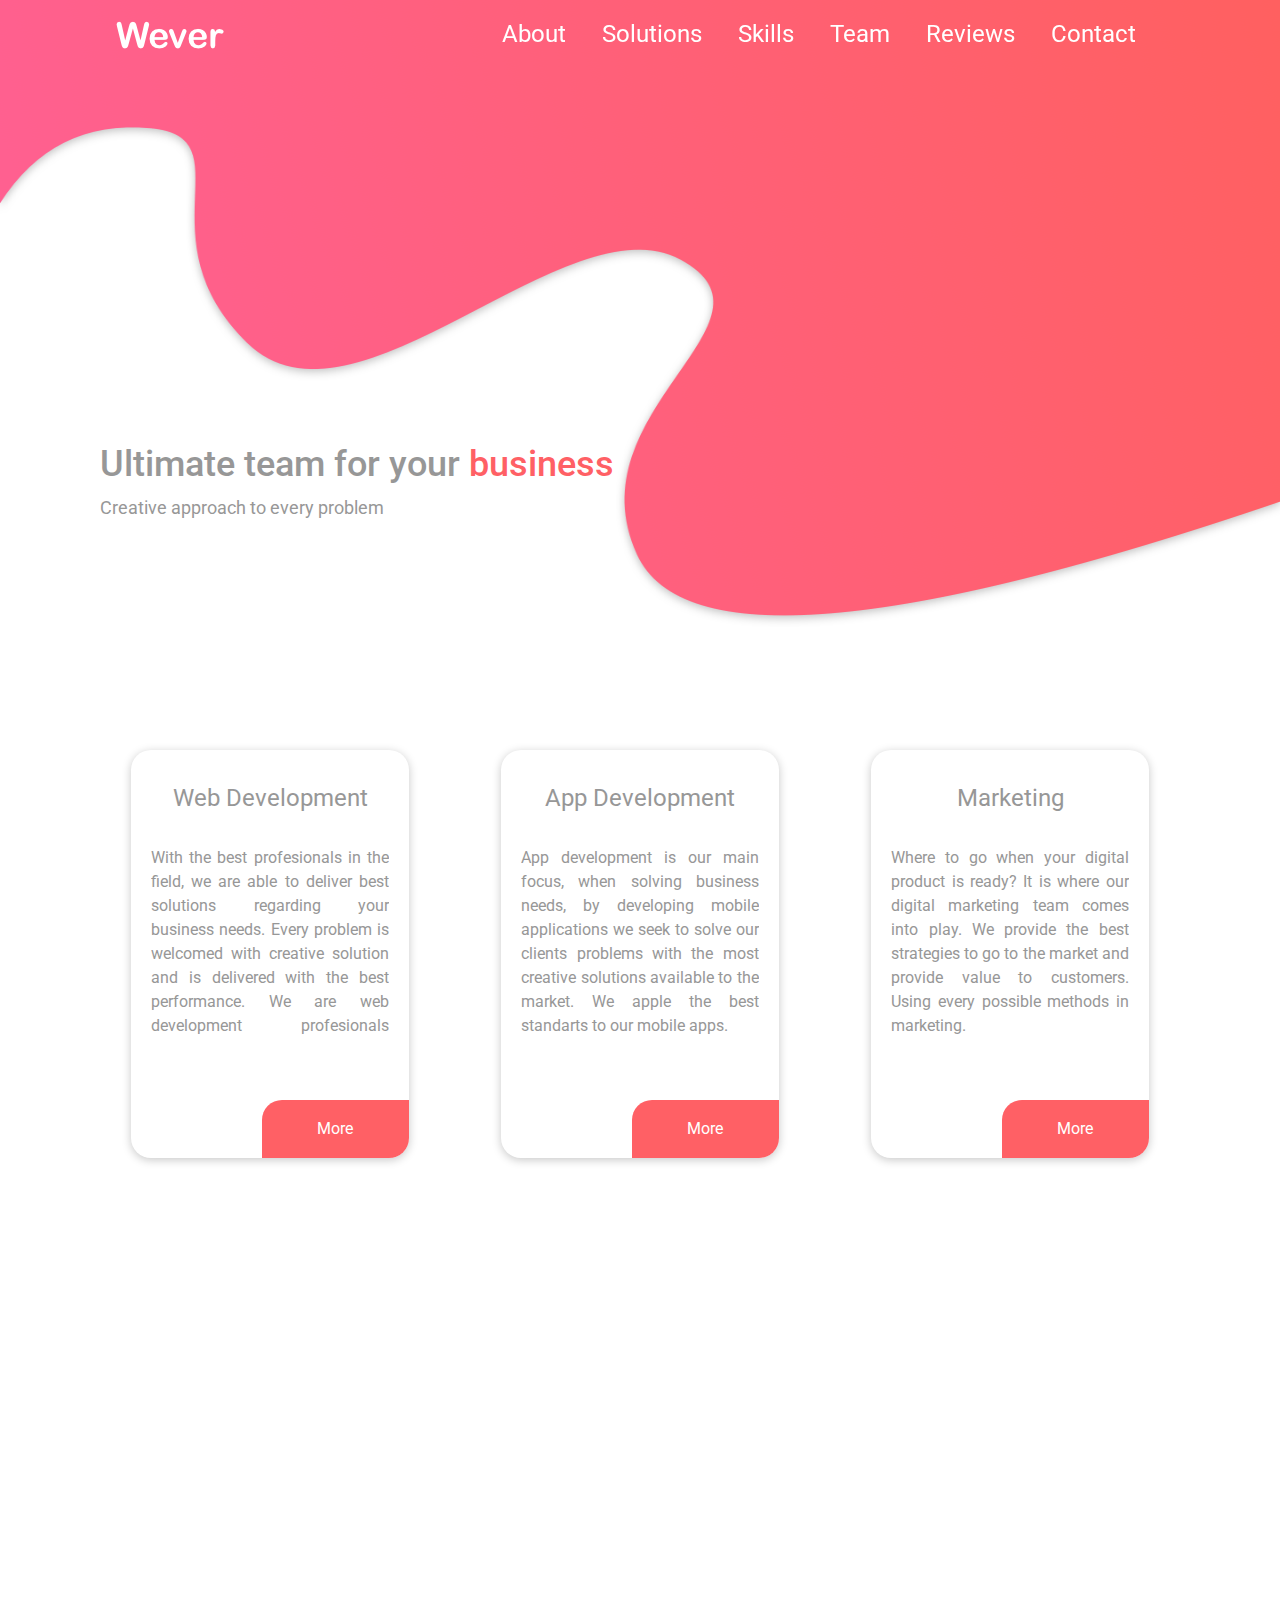
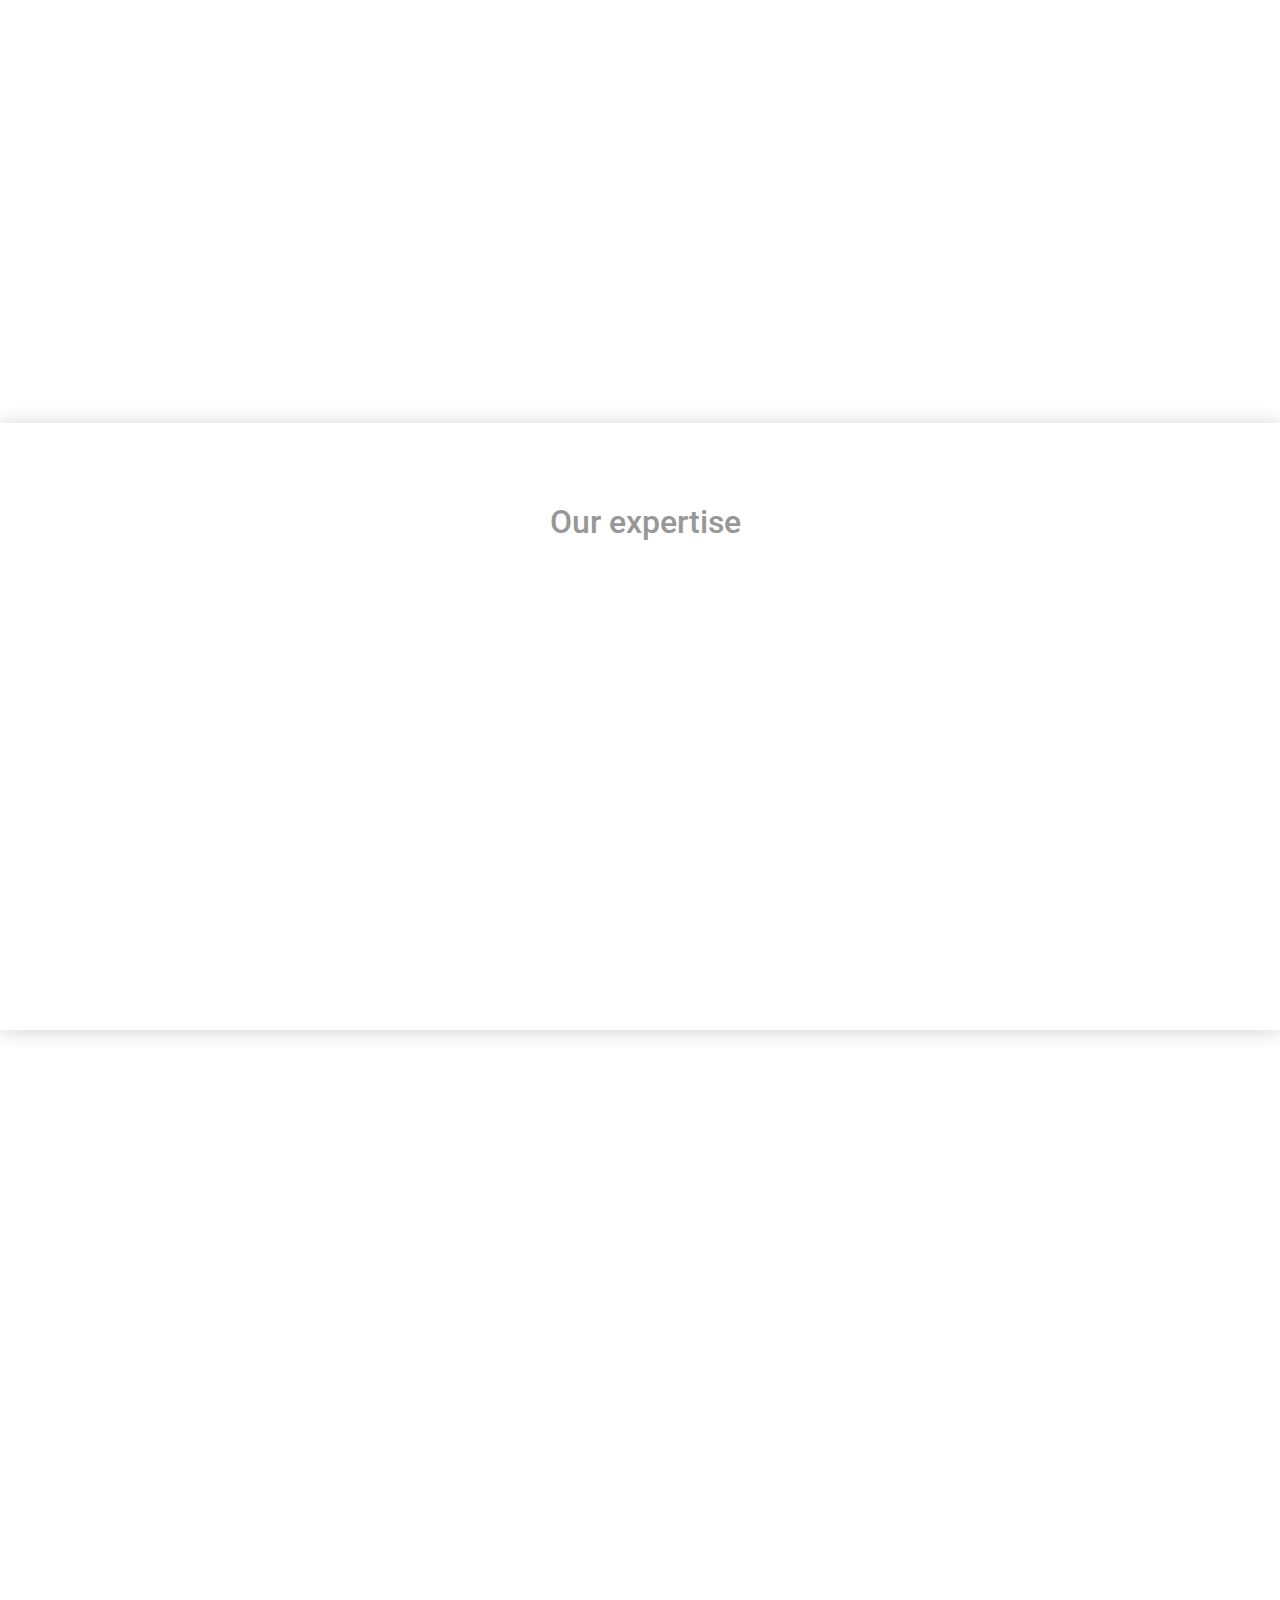
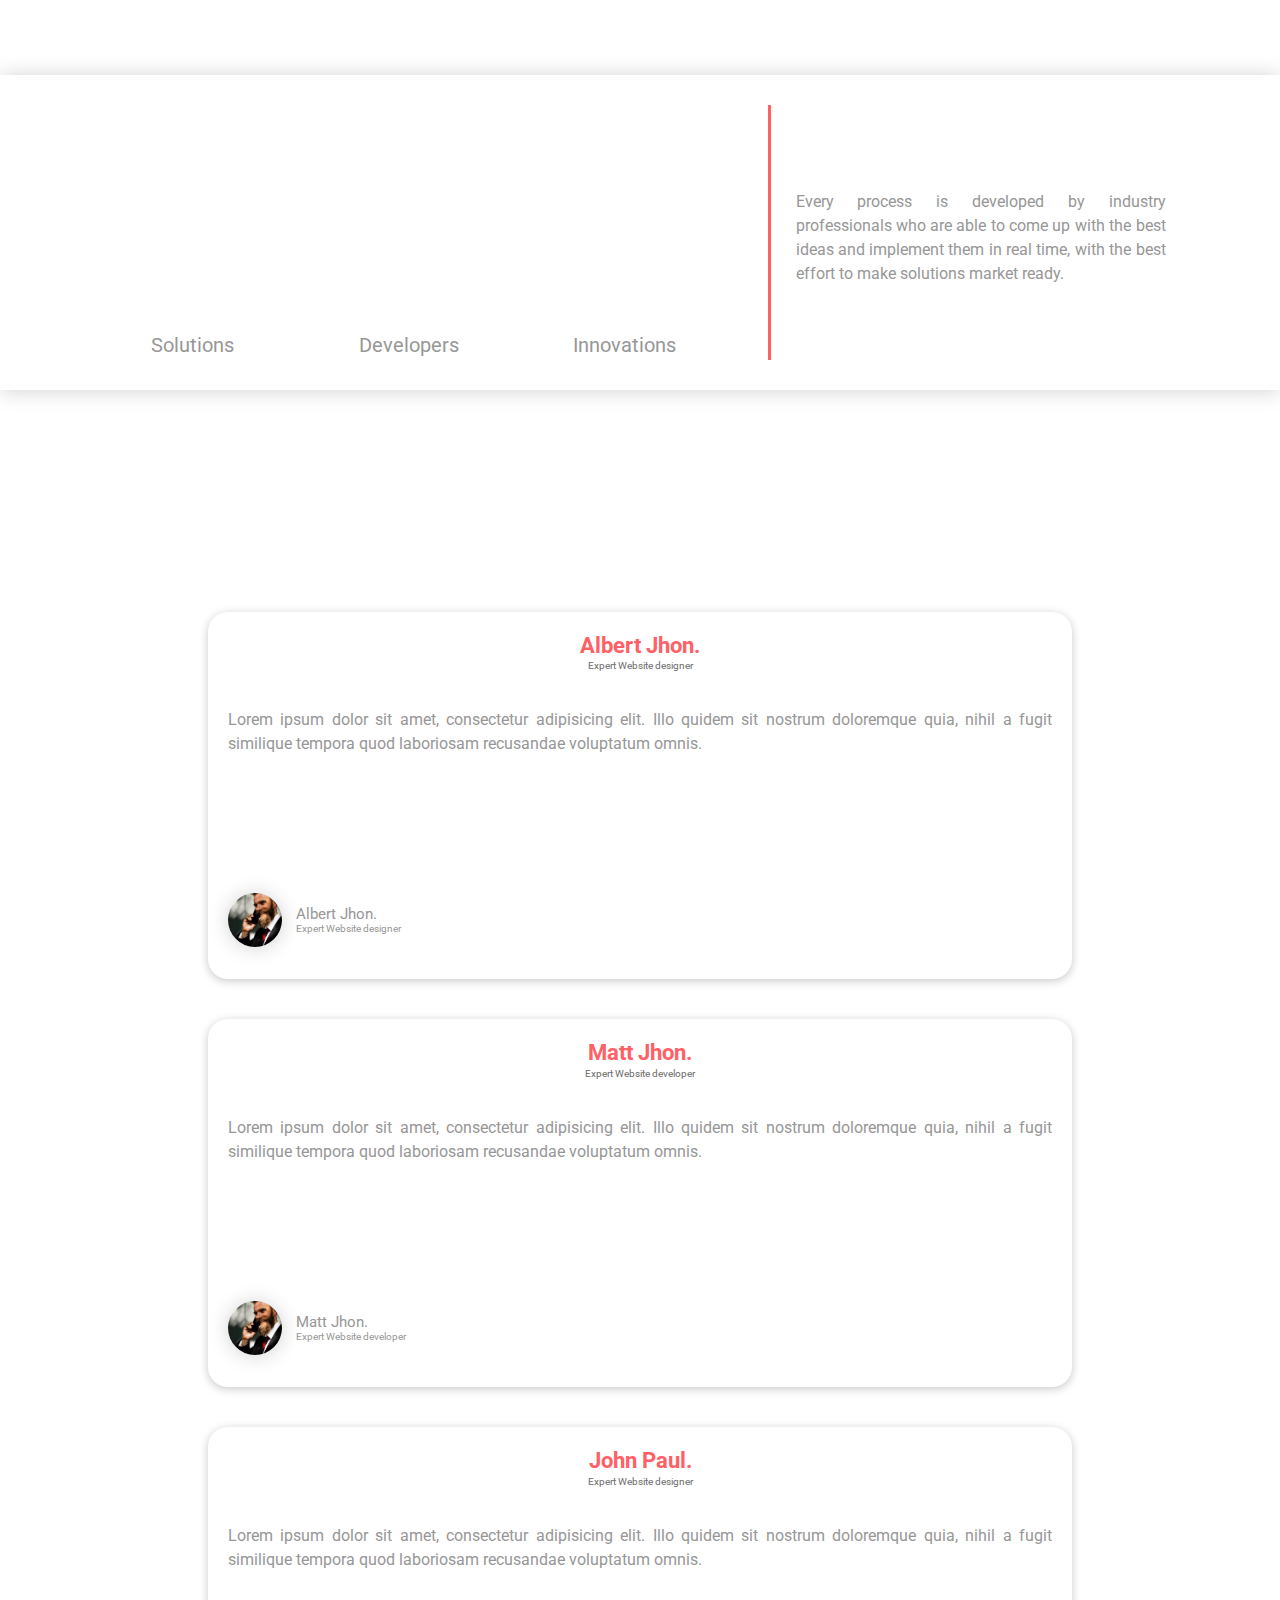
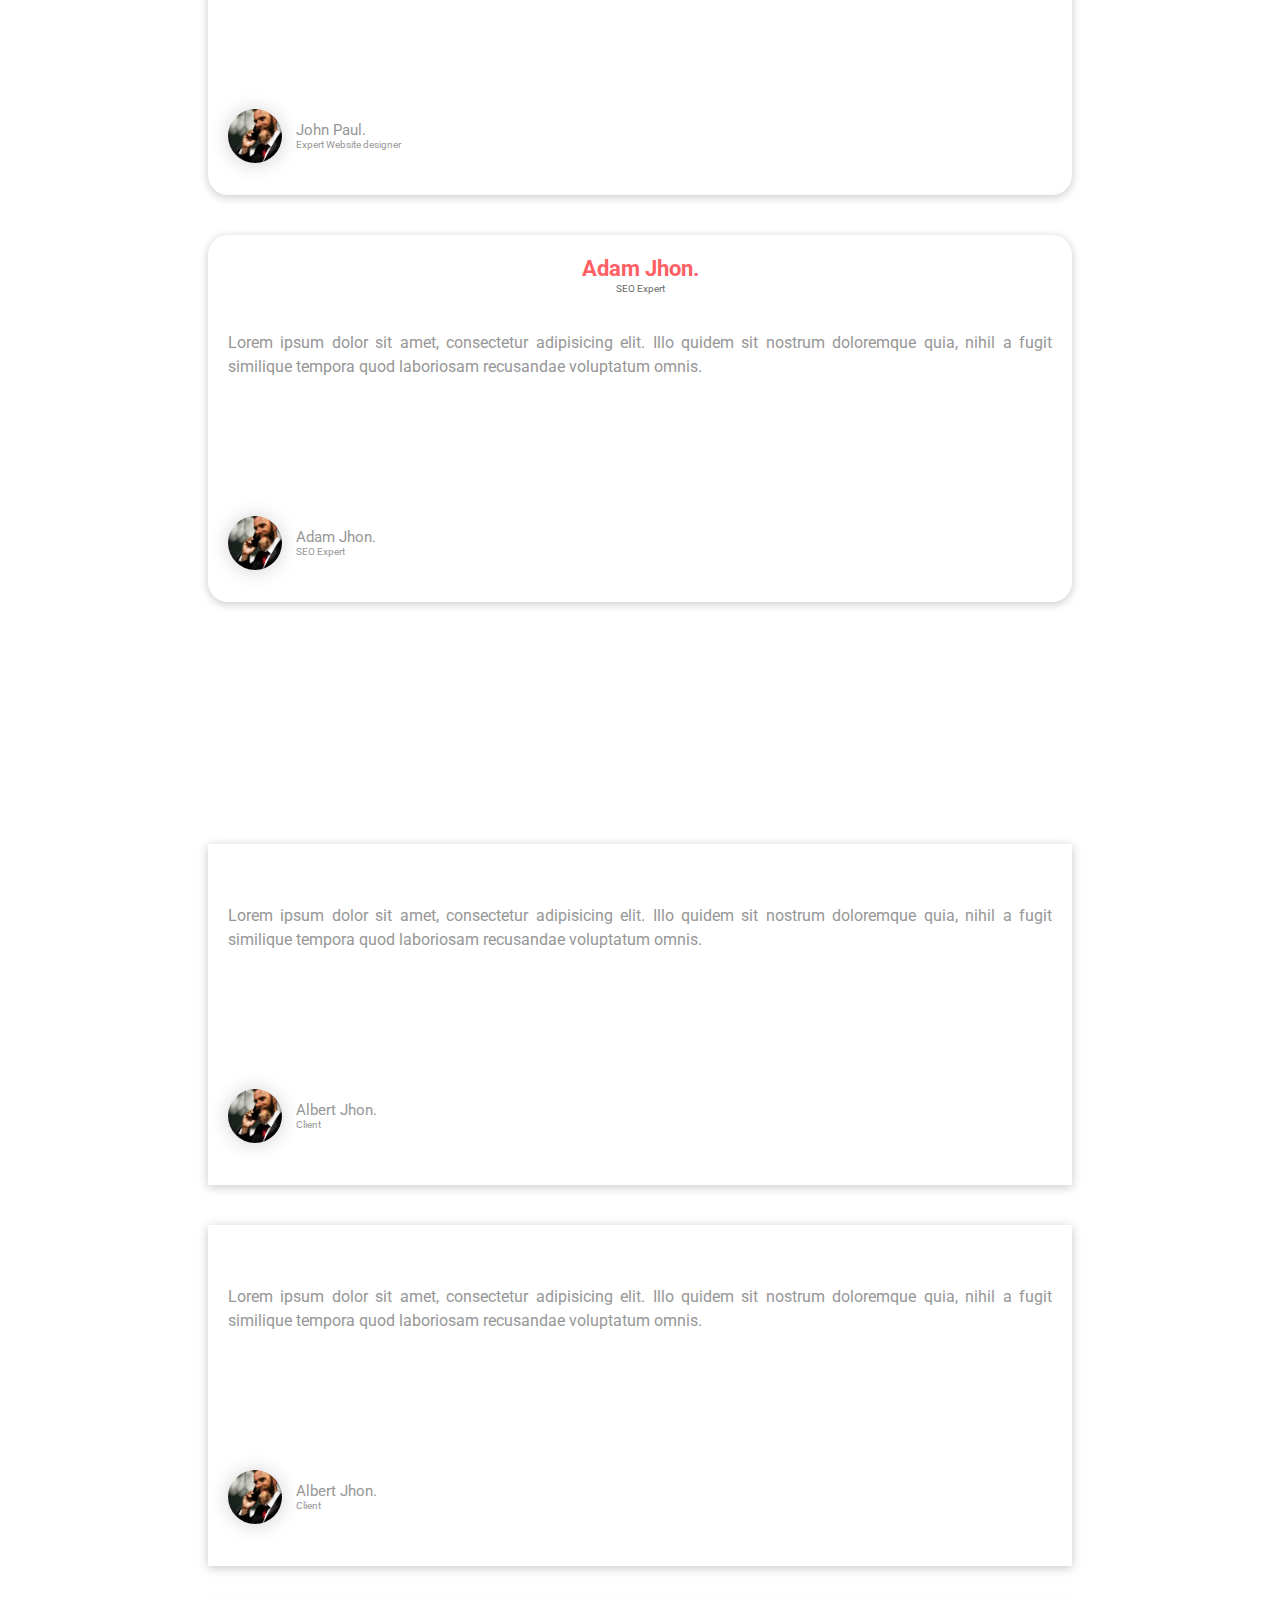
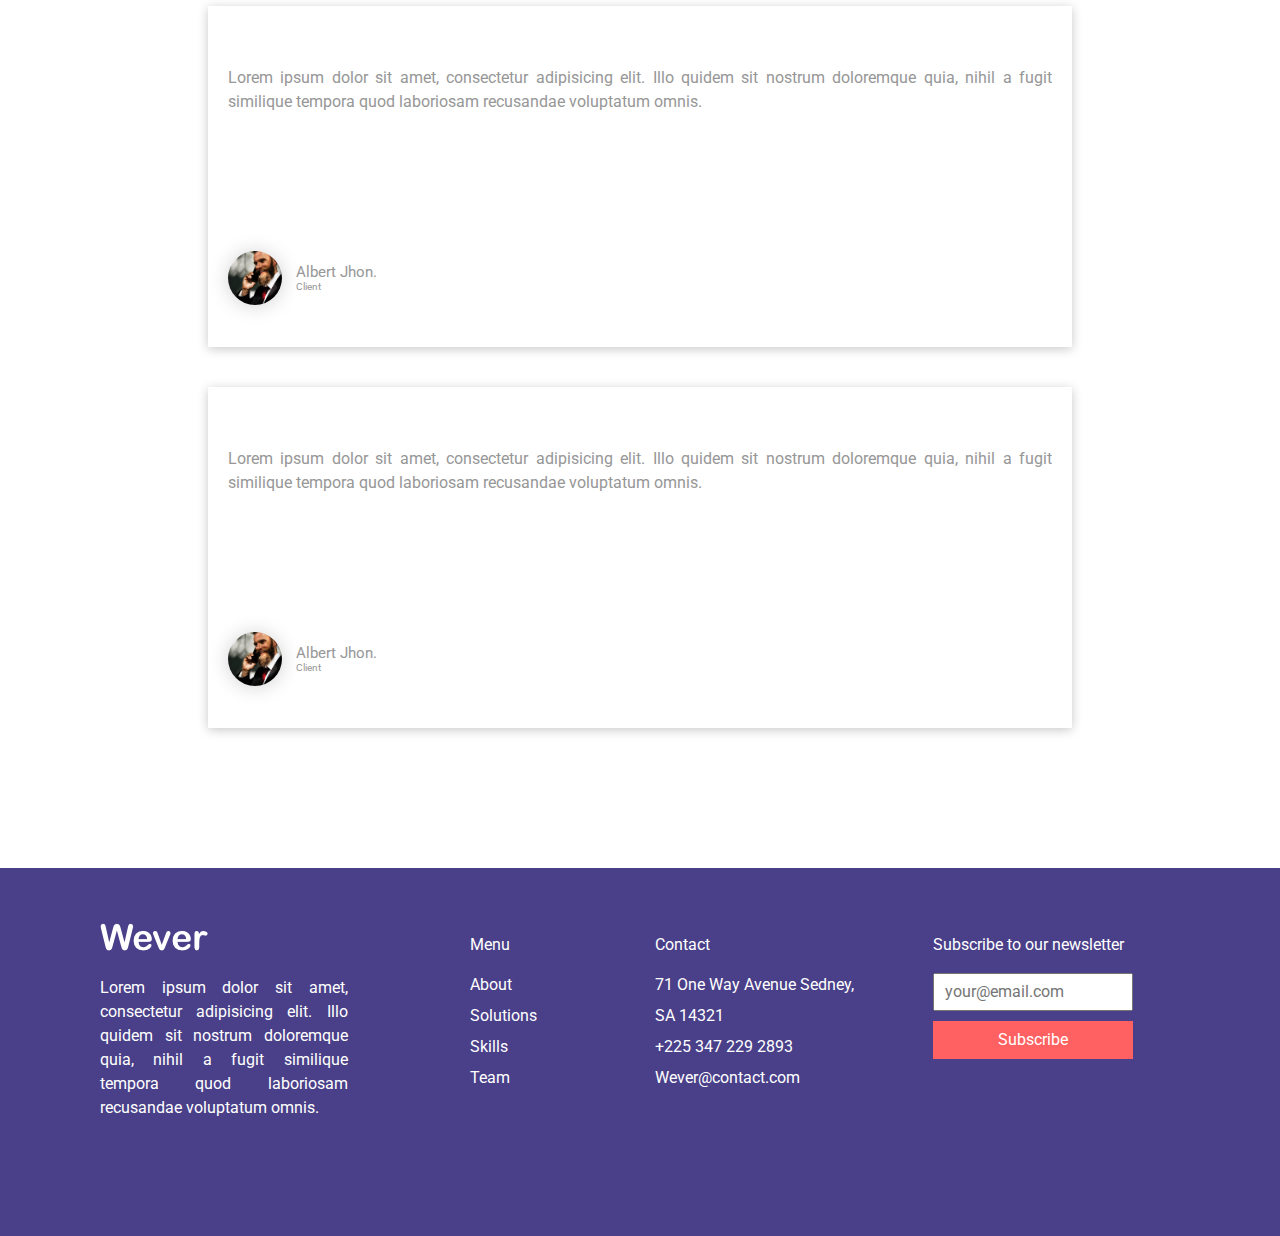
==== commit 8b3fda6e: "video floats IE11" ====
--- a/index.html
+++ b/index.html
@@ -178,7 +178,7 @@
           </div><!-- End of Text column -->
 
           <!-- Video column -->
-          <div class="col-md-5 video-box__col box__col--relative-sm" data-aos="fade-in" data-aos-delay="400" data-aos-once="true">
+          <div class="col-md-5 float-right video-box__col box__col--relative-sm" data-aos="fade-in" data-aos-delay="400" data-aos-once="true">
             <div class="video-box__video">
               <iframe src="https://www.youtube.com/embed/sByzHoiYFX0" frameborder="0" allow="autoplay; encrypted-media" allowfullscreen></iframe>
             </div>
--- a/css/style.css
+++ b/css/style.css
@@ -103,6 +103,10 @@
   border-radius: 20px;
   padding: 40px 20px 75px;
   min-height: 408px;
+}
+
+.feature-services__box {
+  padding-top: 20px;
 }
 
 .feature-services__header {
@@ -432,6 +436,8 @@
 
 .scrollable-box {
   overflow-y: scroll;
+  -ms-overflow-style: none; 
+  /*overflow: auto;*/
 }
 
 .scrollable-box::-webkit-scrollbar {
